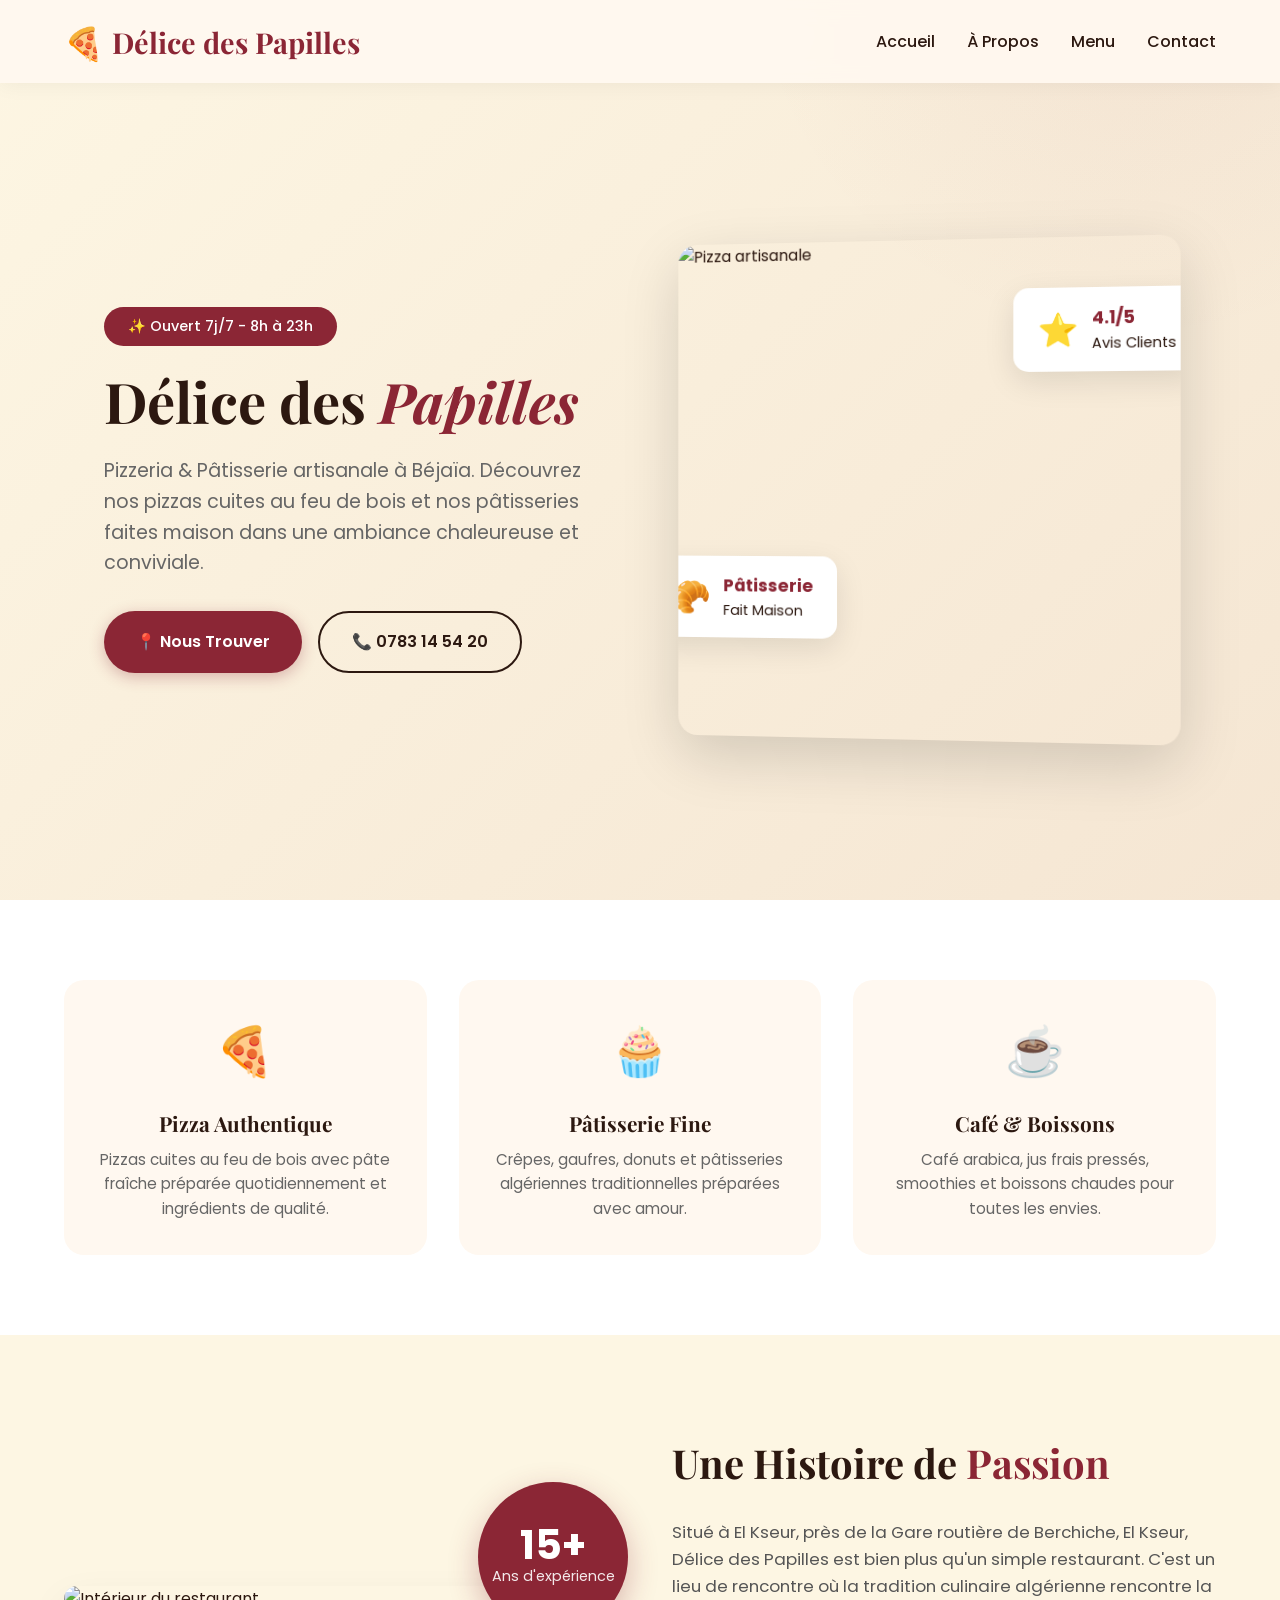
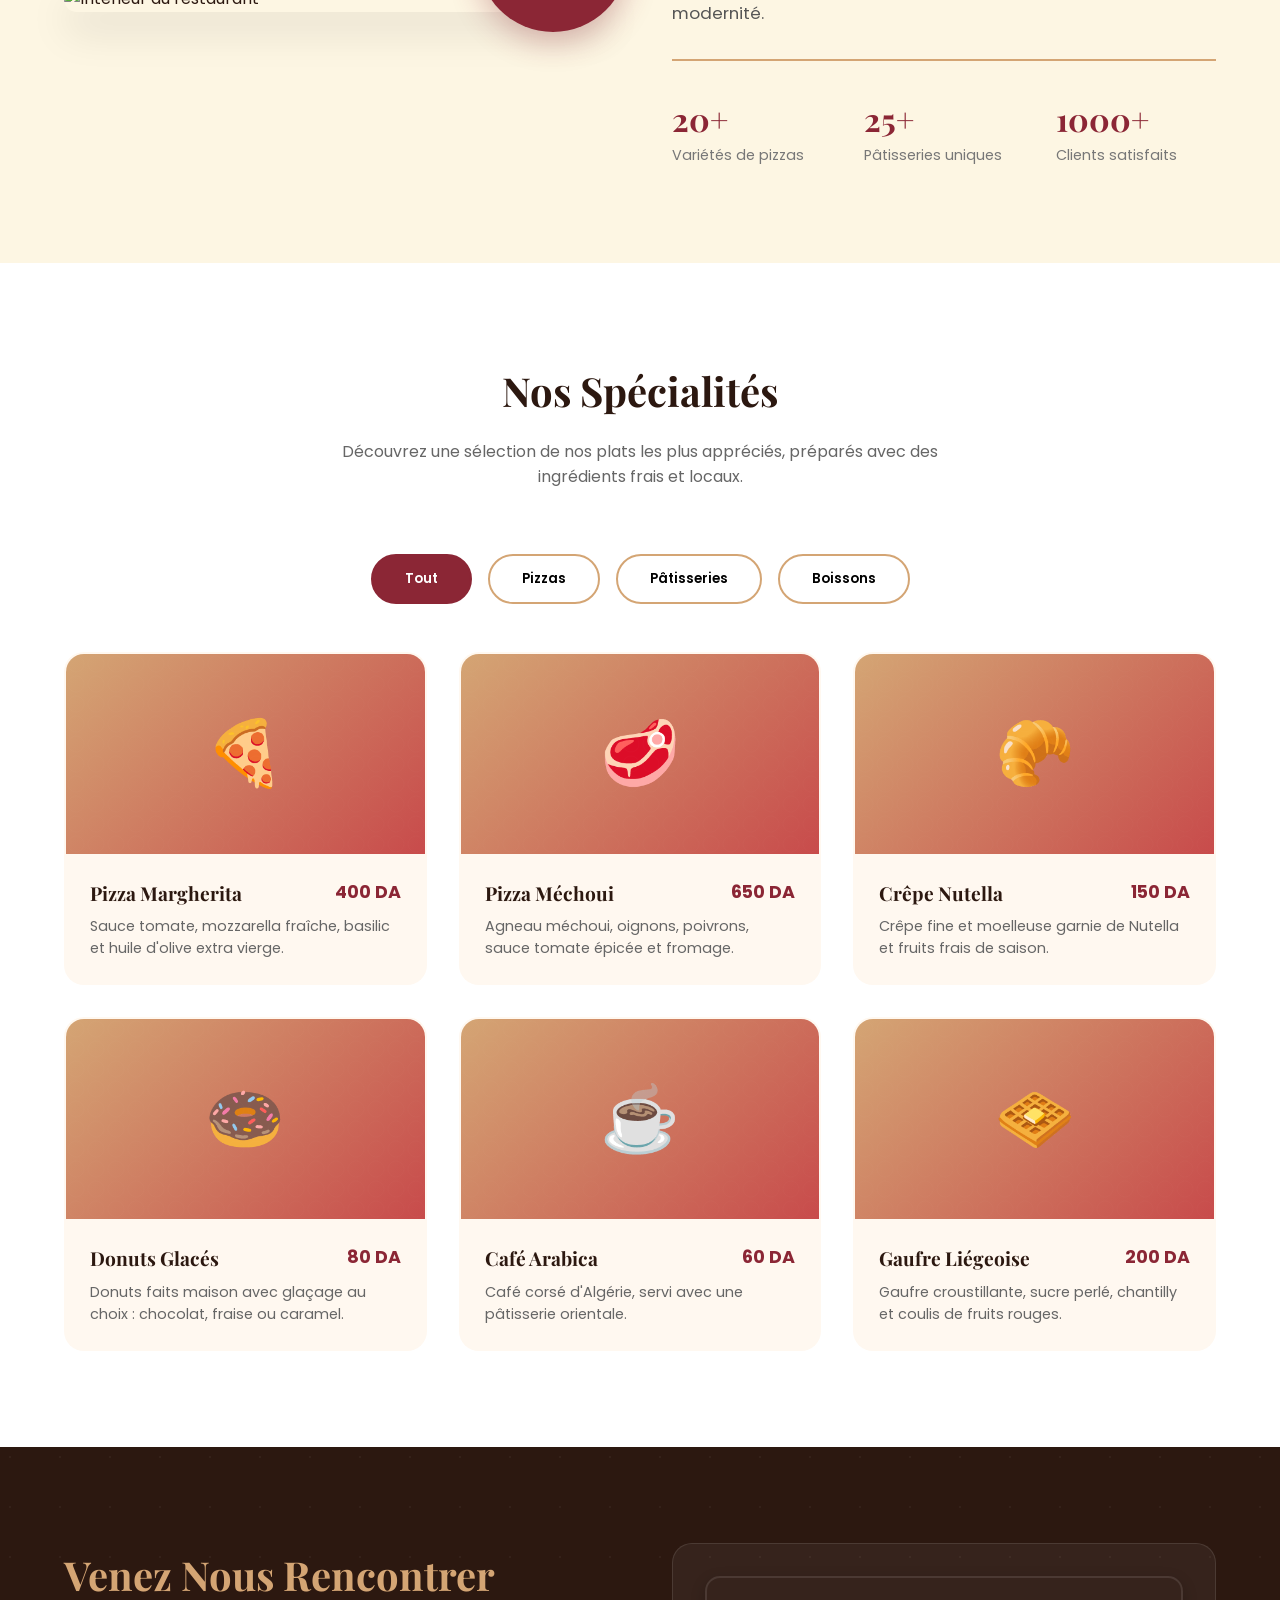
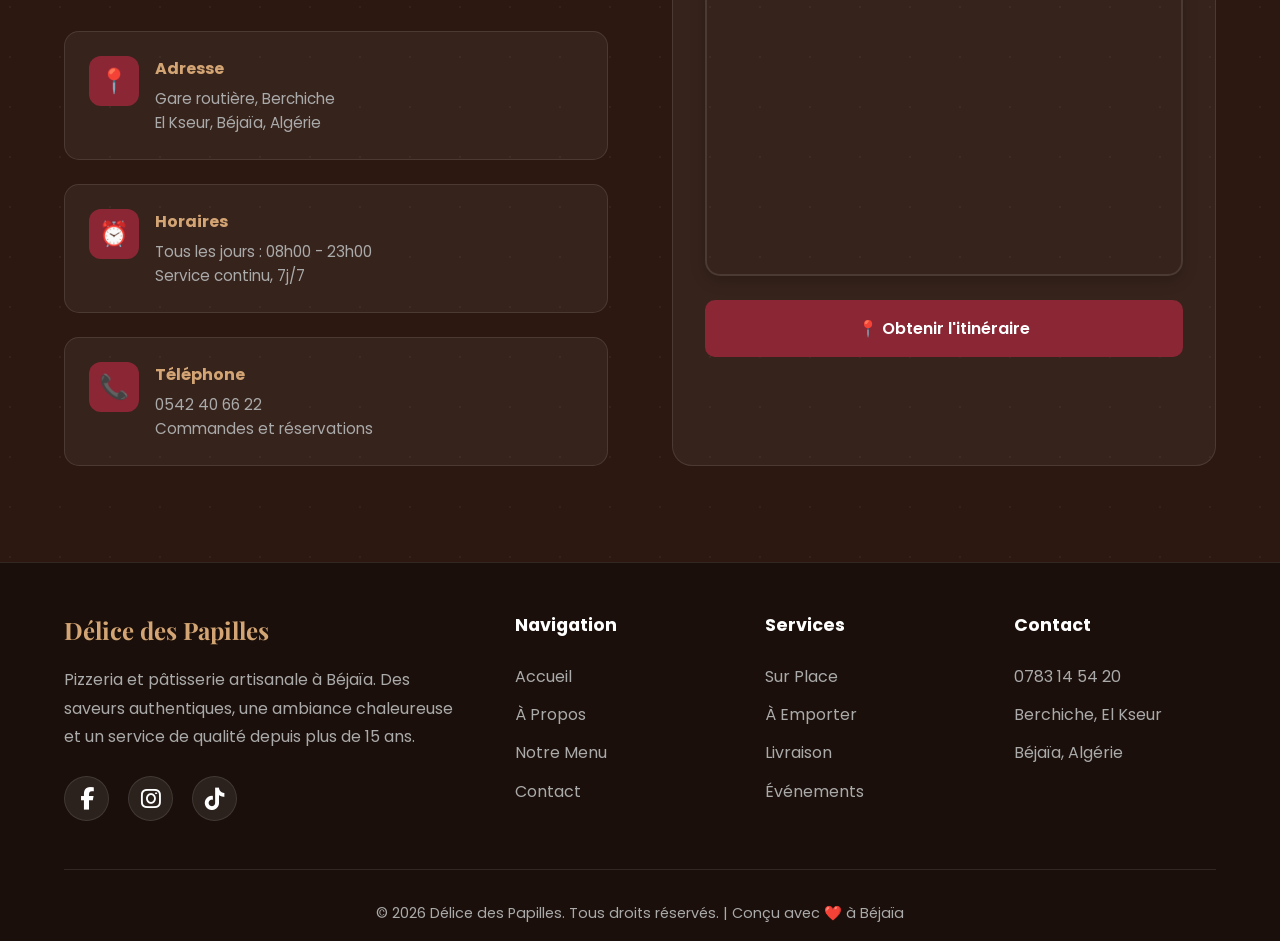
==== index.html @ 22818cdc "Add files via upload" ====
<!DOCTYPE html>
<html lang="fr">
<head>
    <meta charset="UTF-8">
    <meta name="viewport" content="width=device-width, initial-scale=1.0">
    <title>Délice des Papilles | Pizzeria & Pâtisserie - Béjaïa</title>
    <link href="https://fonts.googleapis.com/css2?family=Playfair+Display:wght@400;600;700&family=Poppins:wght@300;400;500;600&display=swap" rel="stylesheet">
    <link rel="stylesheet" href="https://cdnjs.cloudflare.com/ajax/libs/font-awesome/6.5.1/css/all.min.css">
    <link rel="stylesheet" href="style.css">
</head>
<body>

    <nav id="navbar">
        <div class="nav-container">
            <a href="#" class="logo">
                <span class="logo-icon">🍕</span>
                Délice des Papilles
            </a>
            <ul class="nav-links">
                <li><a href="#accueil">Accueil</a></li>
                <li><a href="#apropos">À Propos</a></li>
                <li><a href="#menu">Menu</a></li>
                <li><a href="#contact">Contact</a></li>
            </ul>
            <div class="mobile-menu" onclick="toggleMenu()">
                <span></span>
                <span></span>
                <span></span>
            </div>
        </div>
    </nav>

    <section class="hero" id="accueil">
        <div class="hero-container">
            <div class="hero-content">
                <span class="hero-badge">✨ Ouvert 7j/7 - 8h à 23h</span>
                <h1>Délice des <span>Papilles</span></h1>
                <p class="hero-subtitle">Pizzeria & Pâtisserie artisanale à Béjaïa. Découvrez nos pizzas cuites au feu de bois et nos pâtisseries faites maison dans une ambiance chaleureuse et conviviale.</p>
                <div class="hero-buttons">
                    <a href="#contact" class="btn btn-primary">
                        📍 Nous Trouver
                    </a>
                    <a href="tel:0783145420" class="btn btn-secondary">
                        📞 0783 14 54 20
                    </a>
                </div>
            </div>
            <div class="hero-image">
                <div class="hero-image-container">
                    <img src="https://images.unsplash.com/photo-1565299624946-b28f40a0ae38?w=800&h=500&fit=crop" alt="Pizza artisanale">
                    <div class="floating-card left">
                        <span class="floating-card-icon">🥐</span>
                        <div class="floating-card-text">
                            <strong>Pâtisserie</strong>
                            Fait Maison
                        </div>
                    </div>
                    <div class="floating-card right">
                        <span class="floating-card-icon">⭐</span>
                        <div class="floating-card-text">
                            <strong>4.1/5</strong>
                            Avis Clients
                        </div>
                    </div>
                </div>
            </div>
        </div>
    </section>

    <section class="features">
        <div class="features-grid">
            <div class="feature-card scroll-reveal">
                <div class="feature-icon">🍕</div>
                <h3>Pizza Authentique</h3>
                <p>Pizzas cuites au feu de bois avec pâte fraîche préparée quotidiennement et ingrédients de qualité.</p>
            </div>
            <div class="feature-card scroll-reveal">
                <div class="feature-icon">🧁</div>
                <h3>Pâtisserie Fine</h3>
                <p>Crêpes, gaufres, donuts et pâtisseries algériennes traditionnelles préparées avec amour.</p>
            </div>
            <div class="feature-card scroll-reveal">
                <div class="feature-icon">☕</div>
                <h3>Café & Boissons</h3>
                <p>Café arabica, jus frais pressés, smoothies et boissons chaudes pour toutes les envies.</p>
            </div>
        </div>
    </section>

    <section class="about" id="apropos">
        <div class="about-container">
            <div class="about-image scroll-reveal">
                <div class="about-image-main">
                    <img src="https://images.unsplash.com/photo-1554118811-1e0d58224f24?w=800&h=400&fit=crop" alt="Intérieur du restaurant">
                </div>
                <div class="experience-badge">
                    <span class="years">15+</span>
                    <span class="text">Ans d'expérience</span>
                </div>
            </div>
            <div class="about-content scroll-reveal">
                <h2>Une Histoire de <span>Passion</span></h2>
                <p>Situé à El Kseur, près de la Gare routière de Berchiche, El Kseur, Délice des Papilles est bien plus qu'un simple restaurant. C'est un lieu de rencontre où la tradition culinaire algérienne rencontre la modernité.</p>
                <div class="about-stats">
                    <div class="stat">
                        <h4>20+</h4>
                        <p>Variétés de pizzas</p>
                    </div>
                    <div class="stat">
                        <h4>25+</h4>
                        <p>Pâtisseries uniques</p>
                    </div>
                    <div class="stat">
                        <h4>1000+</h4>
                        <p>Clients satisfaits</p>
                    </div>
                </div>
            </div>
        </div>
    </section>

    <section class="menu-preview" id="menu">
        <div class="section-header scroll-reveal">
            <h2>Nos Spécialités</h2>
            <p>Découvrez une sélection de nos plats les plus appréciés, préparés avec des ingrédients frais et locaux.</p>
        </div>
        
        <div class="menu-tabs scroll-reveal">
            <button class="tab-btn active" onclick="filterMenu('all', event)">Tout</button>
            <button class="tab-btn" onclick="filterMenu('pizza', event)">Pizzas</button>
            <button class="tab-btn" onclick="filterMenu('patisserie', event)">Pâtisseries</button>
            <button class="tab-btn" onclick="filterMenu('boisson', event)">Boissons</button>
        </div>

        <div class="menu-grid" id="menuGrid">
            <div class="menu-item" data-category="pizza">
                <div class="menu-item-image">🍕</div>
                <div class="menu-item-content">
                    <div class="menu-item-header">
                        <h3>Pizza Margherita</h3>
                        <span class="price">400 DA</span>
                    </div>
                    <p>Sauce tomate, mozzarella fraîche, basilic et huile d'olive extra vierge.</p>
                </div>
            </div>
            <div class="menu-item" data-category="pizza">
                <div class="menu-item-image">🥩</div>
                <div class="menu-item-content">
                    <div class="menu-item-header">
                        <h3>Pizza Méchoui</h3>
                        <span class="price">650 DA</span>
                    </div>
                    <p>Agneau méchoui, oignons, poivrons, sauce tomate épicée et fromage.</p>
                </div>
            </div>
            <div class="menu-item" data-category="patisserie">
                <div class="menu-item-image">🥐</div>
                <div class="menu-item-content">
                    <div class="menu-item-header">
                        <h3>Crêpe Nutella</h3>
                        <span class="price">150 DA</span>
                    </div>
                    <p>Crêpe fine et moelleuse garnie de Nutella et fruits frais de saison.</p>
                </div>
            </div>
            <div class="menu-item" data-category="patisserie">
                <div class="menu-item-image">🍩</div>
                <div class="menu-item-content">
                    <div class="menu-item-header">
                        <h3>Donuts Glacés</h3>
                        <span class="price">80 DA</span>
                    </div>
                    <p>Donuts faits maison avec glaçage au choix : chocolat, fraise ou caramel.</p>
                </div>
            </div>
            <div class="menu-item" data-category="boisson">
                <div class="menu-item-image">☕</div>
                <div class="menu-item-content">
                    <div class="menu-item-header">
                        <h3>Café Arabica</h3>
                        <span class="price">60 DA</span>
                    </div>
                    <p>Café corsé d'Algérie, servi avec une pâtisserie orientale.</p>
                </div>
            </div>
            <div class="menu-item" data-category="patisserie">
                <div class="menu-item-image">🧇</div>
                <div class="menu-item-content">
                    <div class="menu-item-header">
                        <h3>Gaufre Liégeoise</h3>
                        <span class="price">200 DA</span>
                    </div>
                    <p>Gaufre croustillante, sucre perlé, chantilly et coulis de fruits rouges.</p>
                </div>
            </div>
        </div>
    </section>

    <section class="info-section" id="contact">
        <div class="info-container">
            <div class="info-content scroll-reveal">
                <h2>Venez Nous <span>Rencontrer</span></h2>
                <div class="info-cards">
                    <div class="info-card">
                        <div class="info-icon">📍</div>
                        <div>
                            <h4>Adresse</h4>
                            <p>Gare routière, Berchiche<br>El Kseur, Béjaïa, Algérie</p>
                        </div>
                    </div>
                    <div class="info-card">
                        <div class="info-icon">⏰</div>
                        <div>
                            <h4>Horaires</h4>
                            <p>Tous les jours : 08h00 - 23h00<br>Service continu, 7j/7</p>
                        </div>
                    </div>
                    <div class="info-card">
                        <div class="info-icon">📞</div>
                        <div>
                            <h4>Téléphone</h4>
                            <p>0542 40 66 22<br>Commandes et réservations</p>
                        </div>
                    </div>
                </div>
            </div>
            
            <div class="map-container scroll-reveal">
    <div class="map-frame" style="height: 300px; width: 100%; border-radius: 15px; overflow: hidden; margin-bottom: 1.5rem;">
        <iframe 
            src="https://www.google.com/maps/embed?pb=!1m18!1m12!1m3!1d3202.43577382405!2d4.8554283!3d36.6881987!2m3!1f0!2f0!3f0!3m2!1i1024!2i768!4f13.1!3m3!1m2!1s0x12f2d4f296316207%3A0xc3d1f65d6487e4c!2sGare%20Routi%C3%A8re%20de%20Berchiche!5e0!3m2!1sfr!2sdz!4v1711234567890!5m2!1sfr!2sdz" 
            width="100%" 
            height="100%" 
            style="border:0;" 
            allowfullscreen="" 
            loading="lazy" 
            referrerpolicy="no-referrer-when-downgrade">
        </iframe>
    </div>
    <button class="directions-btn" onclick="openMap()">
        📍 Obtenir l'itinéraire
    </button>
</div>
        </div>
    </section>

    <footer>
        <div class="footer-container">
            <div class="footer-brand">
                <h3>Délice des Papilles</h3>
                <p>Pizzeria et pâtisserie artisanale à Béjaïa. Des saveurs authentiques, une ambiance chaleureuse et un service de qualité depuis plus de 15 ans.</p>
                <div class="social-links">
    <a href="https://www.facebook.com/share/18ao5Qve84/" target="_blank" title="Facebook">
        <i class="fa-brands fa-facebook-f"></i>
    </a>
    <a href="https://www.instagram.com/delice.des.papilles?igsh=bWtlcW90cXY0NDlj" target="_blank" title="Instagram">
        <i class="fa-brands fa-instagram"></i>
    </a>
    <a href="https://www.tiktok.com/@votrecompte" target="_blank" title="TikTok">
        <i class="fa-brands fa-tiktok"></i>
    </a>
</div>
            </div>
            <div class="footer-links">
                <h4>Navigation</h4>
                <ul>
                    <li><a href="#accueil">Accueil</a></li>
                    <li><a href="#apropos">À Propos</a></li>
                    <li><a href="#menu">Notre Menu</a></li>
                    <li><a href="#contact">Contact</a></li>
                </ul>
            </div>
            <div class="footer-links">
                <h4>Services</h4>
                <ul>
                    <li><a href="#">Sur Place</a></li>
                    <li><a href="#">À Emporter</a></li>
                    <li><a href="#">Livraison</a></li>
                    <li><a href="#">Événements</a></li>
                </ul>
            </div>
            <div class="footer-links">
                <h4>Contact</h4>
                <ul>
                    <li><a href="tel:0542406622">0783 14 54 20</a></li>
                    <li><a href="#">Berchiche, El Kseur</a></li>
                    <li><a href="#">Béjaïa, Algérie</a></li>
                </ul>
            </div>
        </div>
        <div class="footer-bottom">
            <p>© 2026 Délice des Papilles. Tous droits réservés. | Conçu avec ❤️ à Béjaïa</p>
        </div>
    </footer>

    <script src="script.js"></script>
</body>
</html>
---- style.css ----
* {
    margin: 0;
    padding: 0;
    box-sizing: border-box;
}

:root {
    --primary: #8B2635;
    --primary-light: #C84B4B;
    --secondary: #D4A574;
    --accent: #F5E6D3;
    --dark: #2C1810;
    --light: #FFF8F0;
    --cream: #FDF6E3;
}

body {
    font-family: 'Poppins', sans-serif;
    background-color: var(--light);
    color: var(--dark);
    line-height: 1.6;
    overflow-x: hidden;
}

h1, h2, h3 {
    font-family: 'Playfair Display', serif;
}

/* Navigation */
nav {
    position: fixed;
    top: 0;
    width: 100%;
    background: rgba(255, 248, 240, 0.95);
    backdrop-filter: blur(10px);
    z-index: 1000;
    padding: 1rem 5%;
    box-shadow: 0 2px 20px rgba(0,0,0,0.05);
    transition: all 0.3s ease;
}

nav.scrolled {
    padding: 0.5rem 5%;
    background: rgba(255, 248, 240, 0.98);
}

.nav-container {
    max-width: 1200px;
    margin: 0 auto;
    display: flex;
    justify-content: space-between;
    align-items: center;
}

.logo {
    font-family: 'Playfair Display', serif;
    font-size: 1.8rem;
    font-weight: 700;
    color: var(--primary);
    text-decoration: none;
    display: flex;
    align-items: center;
    gap: 0.5rem;
}

.logo-icon {
    font-size: 2rem;
}

.nav-links {
    display: flex;
    gap: 2rem;
    list-style: none;
}

.nav-links a {
    text-decoration: none;
    color: var(--dark);
    font-weight: 500;
    transition: color 0.3s ease;
    position: relative;
}

.nav-links a::after {
    content: '';
    position: absolute;
    bottom: -5px;
    left: 0;
    width: 0;
    height: 2px;
    background: var(--primary);
    transition: width 0.3s ease;
}

.nav-links a:hover::after {
    width: 100%;
}

.nav-links a:hover {
    color: var(--primary);
}

.mobile-menu {
    display: none;
    flex-direction: column;
    gap: 4px;
    cursor: pointer;
}

.mobile-menu span {
    width: 25px;
    height: 3px;
    background: var(--primary);
    transition: all 0.3s ease;
}

/* Hero Section */
.hero {
    min-height: 100vh;
    background: linear-gradient(135deg, var(--cream) 0%, var(--accent) 100%);
    display: flex;
    align-items: center;
    justify-content: center;
    position: relative;
    overflow: hidden;
    padding-top: 80px;
}

.hero::before {
    content: '';
    position: absolute;
    top: -50%;
    right: -20%;
    width: 800px;
    height: 800px;
    background: radial-gradient(circle, rgba(139, 38, 53, 0.05) 0%, transparent 70%);
    border-radius: 50%;
    animation: float 20s infinite ease-in-out;
}

@keyframes float {
    0%, 100% { transform: translate(0, 0) rotate(0deg); }
    50% { transform: translate(-30px, -30px) rotate(10deg); }
}

.hero-container {
    max-width: 1200px;
    margin: 0 auto;
    padding: 0 5%;
    display: grid;
    grid-template-columns: 1fr 1fr;
    gap: 4rem;
    align-items: center;
}

.hero-content {
    z-index: 2;
}

.hero-badge {
    display: inline-block;
    background: var(--primary);
    color: white;
    padding: 0.5rem 1.5rem;
    border-radius: 50px;
    font-size: 0.9rem;
    font-weight: 500;
    margin-bottom: 1.5rem;
    animation: fadeInUp 0.8s ease;
}

.hero h1 {
    font-size: 3.5rem;
    line-height: 1.1;
    margin-bottom: 1.5rem;
    color: var(--dark);
    animation: fadeInUp 0.8s ease 0.1s both;
}

.hero h1 span {
    color: var(--primary);
    font-style: italic;
}

.hero-subtitle {
    font-size: 1.2rem;
    color: #666;
    margin-bottom: 2rem;
    animation: fadeInUp 0.8s ease 0.2s both;
}

.hero-buttons {
    display: flex;
    gap: 1rem;
    animation: fadeInUp 0.8s ease 0.3s both;
}

.btn {
    padding: 1rem 2rem;
    border-radius: 50px;
    text-decoration: none;
    font-weight: 600;
    transition: all 0.3s ease;
    display: inline-flex;
    align-items: center;
    gap: 0.5rem;
}

.btn-primary {
    background: var(--primary);
    color: white;
    box-shadow: 0 4px 15px rgba(139, 38, 53, 0.3);
}

.btn-primary:hover {
    background: var(--primary-light);
    transform: translateY(-2px);
    box-shadow: 0 6px 20px rgba(139, 38, 53, 0.4);
}

.btn-secondary {
    background: transparent;
    color: var(--dark);
    border: 2px solid var(--dark);
}

.btn-secondary:hover {
    background: var(--dark);
    color: white;
}

.hero-image {
    position: relative;
    z-index: 2;
}

.hero-image-container {
    position: relative;
    border-radius: 20px;
    overflow: hidden;
    box-shadow: 0 20px 60px rgba(0,0,0,0.15);
    transform: perspective(1000px) rotateY(-5deg);
    transition: transform 0.5s ease;
}

.hero-image-container:hover {
    transform: perspective(1000px) rotateY(0deg);
}

.hero-image img {
    width: 100%;
    height: 500px;
    object-fit: cover;
    display: block;
}

.floating-card {
    position: absolute;
    background: white;
    padding: 1rem 1.5rem;
    border-radius: 15px;
    box-shadow: 0 10px 30px rgba(0,0,0,0.1);
    display: flex;
    align-items: center;
    gap: 0.8rem;
    animation: floatCard 3s infinite ease-in-out;
}

.floating-card.left {
    left: -30px;
    bottom: 100px;
    animation-delay: 0s;
}

.floating-card.right {
    right: -20px;
    top: 50px;
    animation-delay: 1.5s;
}

@keyframes floatCard {
    0%, 100% { transform: translateY(0); }
    50% { transform: translateY(-10px); }
}

.floating-card-icon {
    font-size: 2rem;
}

.floating-card-text {
    font-size: 0.9rem;
}

.floating-card-text strong {
    display: block;
    color: var(--primary);
    font-size: 1.1rem;
}

@keyframes fadeInUp {
    from { opacity: 0; transform: translateY(30px); }
    to { opacity: 1; transform: translateY(0); }
}

/* Features Section */
.features {
    padding: 5rem 5%;
    background: white;
}

.features-grid {
    max-width: 1200px;
    margin: 0 auto;
    display: grid;
    grid-template-columns: repeat(3, 1fr);
    gap: 2rem;
}

.feature-card {
    text-align: center;
    padding: 2rem;
    border-radius: 20px;
    background: var(--light);
    transition: all 0.3s ease;
    border: 2px solid transparent;
}

.feature-card:hover {
    transform: translateY(-5px);
    border-color: var(--secondary);
    box-shadow: 0 10px 30px rgba(0,0,0,0.08);
}

.feature-icon {
    font-size: 3rem;
    margin-bottom: 1rem;
}

.feature-card h3 {
    font-size: 1.3rem;
    margin-bottom: 0.5rem;
    color: var(--dark);
}

.feature-card p {
    color: #666;
    font-size: 0.95rem;
}

/* About Section */
.about {
    padding: 6rem 5%;
    background: var(--cream);
}

.about-container {
    max-width: 1200px;
    margin: 0 auto;
    display: grid;
    grid-template-columns: 1fr 1fr;
    gap: 4rem;
    align-items: center;
}

.about-image {
    position: relative;
}

.about-image-main {
    border-radius: 20px;
    overflow: hidden;
    box-shadow: 0 20px 40px rgba(0,0,0,0.1);
}

.about-image img {
    width: 100%;
    height: 400px;
    object-fit: cover;
}

.experience-badge {
    position: absolute;
    bottom: -20px;
    right: -20px;
    background: var(--primary);
    color: white;
    width: 150px;
    height: 150px;
    border-radius: 50%;
    display: flex;
    flex-direction: column;
    align-items: center;
    justify-content: center;
    text-align: center;
    box-shadow: 0 10px 30px rgba(139, 38, 53, 0.3);
    animation: pulse 2s infinite;
}

@keyframes pulse {
    0%, 100% { transform: scale(1); }
    50% { transform: scale(1.05); }
}

.experience-badge .years {
    font-size: 2.5rem;
    font-weight: 700;
    line-height: 1;
}

.experience-badge .text {
    font-size: 0.9rem;
    opacity: 0.9;
}

.about-content h2 {
    font-size: 2.5rem;
    margin-bottom: 1.5rem;
    color: var(--dark);
}

.about-content h2 span {
    color: var(--primary);
}

.about-content p {
    color: #555;
    margin-bottom: 1.5rem;
    font-size: 1.05rem;
}

.about-stats {
    display: grid;
    grid-template-columns: repeat(3, 1fr);
    gap: 2rem;
    margin-top: 2rem;
    padding-top: 2rem;
    border-top: 2px solid var(--secondary);
}

.stat h4 {
    font-size: 2rem;
    color: var(--primary);
    font-family: 'Playfair Display', serif;
}

.stat p {
    font-size: 0.9rem;
    color: #777;
    margin: 0;
}

/* Menu Preview Section */
.menu-preview {
    padding: 6rem 5%;
    background: white;
}

.section-header {
    text-align: center;
    max-width: 600px;
    margin: 0 auto 4rem;
}

.section-header h2 {
    font-size: 2.5rem;
    margin-bottom: 1rem;
    color: var(--dark);
}

.section-header p {
    color: #666;
}

.menu-tabs {
    display: flex;
    justify-content: center;
    gap: 1rem;
    margin-bottom: 3rem;
    flex-wrap: wrap;
}

.tab-btn {
    padding: 0.8rem 2rem;
    border: 2px solid var(--secondary);
    background: transparent;
    border-radius: 50px;
    cursor: pointer;
    font-weight: 600;
    transition: all 0.3s ease;
    font-family: 'Poppins', sans-serif;
}

.tab-btn.active, .tab-btn:hover {
    background: var(--primary);
    border-color: var(--primary);
    color: white;
}

.menu-grid {
    max-width: 1200px;
    margin: 0 auto;
    display: grid;
    grid-template-columns: repeat(auto-fit, minmax(280px, 1fr));
    gap: 2rem;
}

.menu-item {
    background: var(--light);
    border-radius: 20px;
    overflow: hidden;
    transition: all 0.3s ease;
    border: 2px solid transparent;
}

.menu-item:hover {
    transform: translateY(-10px);
    border-color: var(--secondary);
    box-shadow: 0 15px 40px rgba(0,0,0,0.1);
}

.menu-item-image {
    height: 200px;
    background: linear-gradient(135deg, var(--secondary) 0%, var(--primary-light) 100%);
    display: flex;
    align-items: center;
    justify-content: center;
    font-size: 4rem;
    position: relative;
    overflow: hidden;
}

.menu-item-image::after {
    content: '';
    position: absolute;
    top: 0;
    left: 0;
    right: 0;
    bottom: 0;
    background: url('data:image/svg+xml,<svg xmlns="http://www.w3.org/2000/svg" viewBox="0 0 100 100"><circle cx="50" cy="50" r="40" fill="none" stroke="rgba(255,255,255,0.1)" stroke-width="2"/></svg>');
    background-size: 20px 20px;
    opacity: 0.3;
}

.menu-item-content {
    padding: 1.5rem;
}

.menu-item-header {
    display: flex;
    justify-content: space-between;
    align-items: start;
    margin-bottom: 0.5rem;
}

.menu-item h3 {
    font-size: 1.2rem;
    color: var(--dark);
}

.menu-item .price {
    color: var(--primary);
    font-weight: 700;
    font-size: 1.1rem;
}

.menu-item p {
    color: #666;
    font-size: 0.9rem;
    line-height: 1.5;
}

/* Info/Contact Section */
.info-section {
    padding: 6rem 5%;
    background: var(--dark);
    color: white;
    position: relative;
    overflow: hidden;
}

.info-section::before {
    content: '';
    position: absolute;
    top: 0;
    left: 0;
    right: 0;
    bottom: 0;
    background: url('data:image/svg+xml,<svg xmlns="http://www.w3.org/2000/svg" viewBox="0 0 100 100"><circle cx="20" cy="20" r="2" fill="rgba(255,255,255,0.05)"/></svg>');
    background-size: 50px 50px;
}

.info-container {
    max-width: 1200px;
    margin: 0 auto;
    display: grid;
    grid-template-columns: 1fr 1fr;
    gap: 4rem;
    position: relative;
    z-index: 2;
}

.info-content h2 {
    font-size: 2.5rem;
    margin-bottom: 1.5rem;
    color: var(--secondary);
}

.info-content > p {
    color: #ccc;
    margin-bottom: 2rem;
    font-size: 1.1rem;
}

.info-cards {
    display: grid;
    gap: 1.5rem;
}

.info-card {
    background: rgba(255,255,255,0.05);
    padding: 1.5rem;
    border-radius: 15px;
    display: flex;
    align-items: start;
    gap: 1rem;
    transition: all 0.3s ease;
    border: 1px solid rgba(255,255,255,0.1);
}

.info-card:hover {
    background: rgba(255,255,255,0.1);
    transform: translateX(10px);
}

.info-icon {
    font-size: 1.5rem;
    background: var(--primary);
    width: 50px;
    height: 50px;
    border-radius: 12px;
    display: flex;
    align-items: center;
    justify-content: center;
    flex-shrink: 0;
}

.info-card h4 {
    margin-bottom: 0.3rem;
    color: var(--secondary);
}

.info-card p {
    color: #aaa;
    font-size: 0.95rem;
}

.map-container {
    background: rgba(255,255,255,0.05);
    border-radius: 20px;
    padding: 2rem;
    border: 1px solid rgba(255,255,255,0.1);
}

/* ADD THESE BLOCKS */
.map-frame {
    height: 300px;
    width: 100%;
    border-radius: 15px;
    overflow: hidden;
    margin-bottom: 1.5rem;
    border: 2px solid rgba(255, 255, 255, 0.1);
    box-shadow: 0 5px 15px rgba(0,0,0,0.2);
}

.map-frame iframe {
    width: 100%;
    height: 100%;
    border: 0;
    /* This makes the map blend better with your dark contact section */
    filter: grayscale(0.2) contrast(1.1); 
    transition: filter 0.3s ease;
}

.map-frame:hover iframe {
    filter: grayscale(0);
}

.directions-btn {
    width: 100%;
    padding: 1rem;
    background: var(--primary);
    color: white;
    border: none;
    border-radius: 10px;
    font-weight: 600;
    cursor: pointer;
    transition: all 0.3s ease;
    font-family: 'Poppins', sans-serif;
    font-size: 1rem;
}

.directions-btn:hover {
    background: var(--primary-light);
    transform: translateY(-2px);
}

/* Footer */
footer {
    background: #1a0f0a;
    color: #aaa;
    padding: 3rem 5% 1rem;
    border-top: 1px solid rgba(255,255,255,0.1);
}

.footer-container {
    max-width: 1200px;
    margin: 0 auto;
    display: grid;
    grid-template-columns: 2fr 1fr 1fr 1fr;
    gap: 3rem;
}

.footer-brand h3 {
    color: var(--secondary);
    font-size: 1.5rem;
    margin-bottom: 1rem;
}

.footer-brand p {
    line-height: 1.8;
    margin-bottom: 1.5rem;
}

.social-links {
    display: flex;
    gap: 1rem;
}

.social-links a {
    width: 40px;
    height: 40px;
    background: rgba(255,255,255,0.1);
    border-radius: 50%;
    display: flex;
    align-items: center;
    justify-content: center;
    text-decoration: none;
    transition: all 0.3s ease;
    font-size: 1.2rem;
}

.social-links a:hover {
    background: var(--primary);
    transform: translateY(-3px);
}

.footer-links h4 {
    color: white;
    margin-bottom: 1.5rem;
    font-size: 1.1rem;
}

.footer-links ul {
    list-style: none;
}

.footer-links li {
    margin-bottom: 0.8rem;
}

.footer-links a {
    color: #aaa;
    text-decoration: none;
    transition: color 0.3s ease;
}

.footer-links a:hover {
    color: var(--secondary);
}

.footer-bottom {
    max-width: 1200px;
    margin: 3rem auto 0;
    padding-top: 2rem;
    border-top: 1px solid rgba(255,255,255,0.1);
    text-align: center;
    font-size: 0.9rem;
}

/* Responsive Styles */
@media (max-width: 968px) {
    .hero-container, .about-container, .info-container { grid-template-columns: 1fr; }
    .hero h1 { font-size: 2.5rem; }
    .features-grid { grid-template-columns: 1fr; }
    .footer-container { grid-template-columns: 1fr 1fr; }
    .nav-links { display: none; }
    .mobile-menu { display: flex; }
}

@media (max-width: 600px) {
    .hero-buttons { flex-direction: column; }
    .btn { width: 100%; justify-content: center; }
    .footer-container { grid-template-columns: 1fr; }
    .about-stats { grid-template-columns: 1fr; text-align: center; }
}

/* Scroll Animation classes */
.scroll-reveal {
    opacity: 0;
    transform: translateY(30px);
    transition: all 0.8s ease;
}

.scroll-reveal.active {
    opacity: 1;
    transform: translateY(0);
}
.social-links {
    display: flex;
    gap: 1.2rem;
}

.social-links a {
    width: 45px;
    height: 45px;
    background: rgba(255, 255, 255, 0.08);
    border-radius: 50%;
    display: flex;
    align-items: center;
    justify-content: center;
    text-decoration: none;
    transition: all 0.4s cubic-bezier(0.175, 0.885, 0.32, 1.275);
    color: white; /* Icon color */
    font-size: 1.4rem;
    border: 1px solid rgba(255, 255, 255, 0.1);
}

.social-links a:hover {
    background: var(--primary);
    transform: translateY(-5px) scale(1.1);
    border-color: var(--secondary);
    box-shadow: 0 10px 20px rgba(139, 38, 53, 0.4);
}

/* Specific colors on hover (Optional) */
.social-links a:hover .fa-facebook-f { color: #1877F2; }
.social-links a:hover .fa-instagram { color: #E4405F; }
.social-links a:hover .fa-tiktok { color: #00f2ea; }
.social-links a:hover .fa-facebook-f {
    color: #1877F2;
}

.social-links a:hover .fa-instagram {
    color: #E4405F;
}

.social-links a:hover .fa-tiktok {
    color: #00f2ea;
}
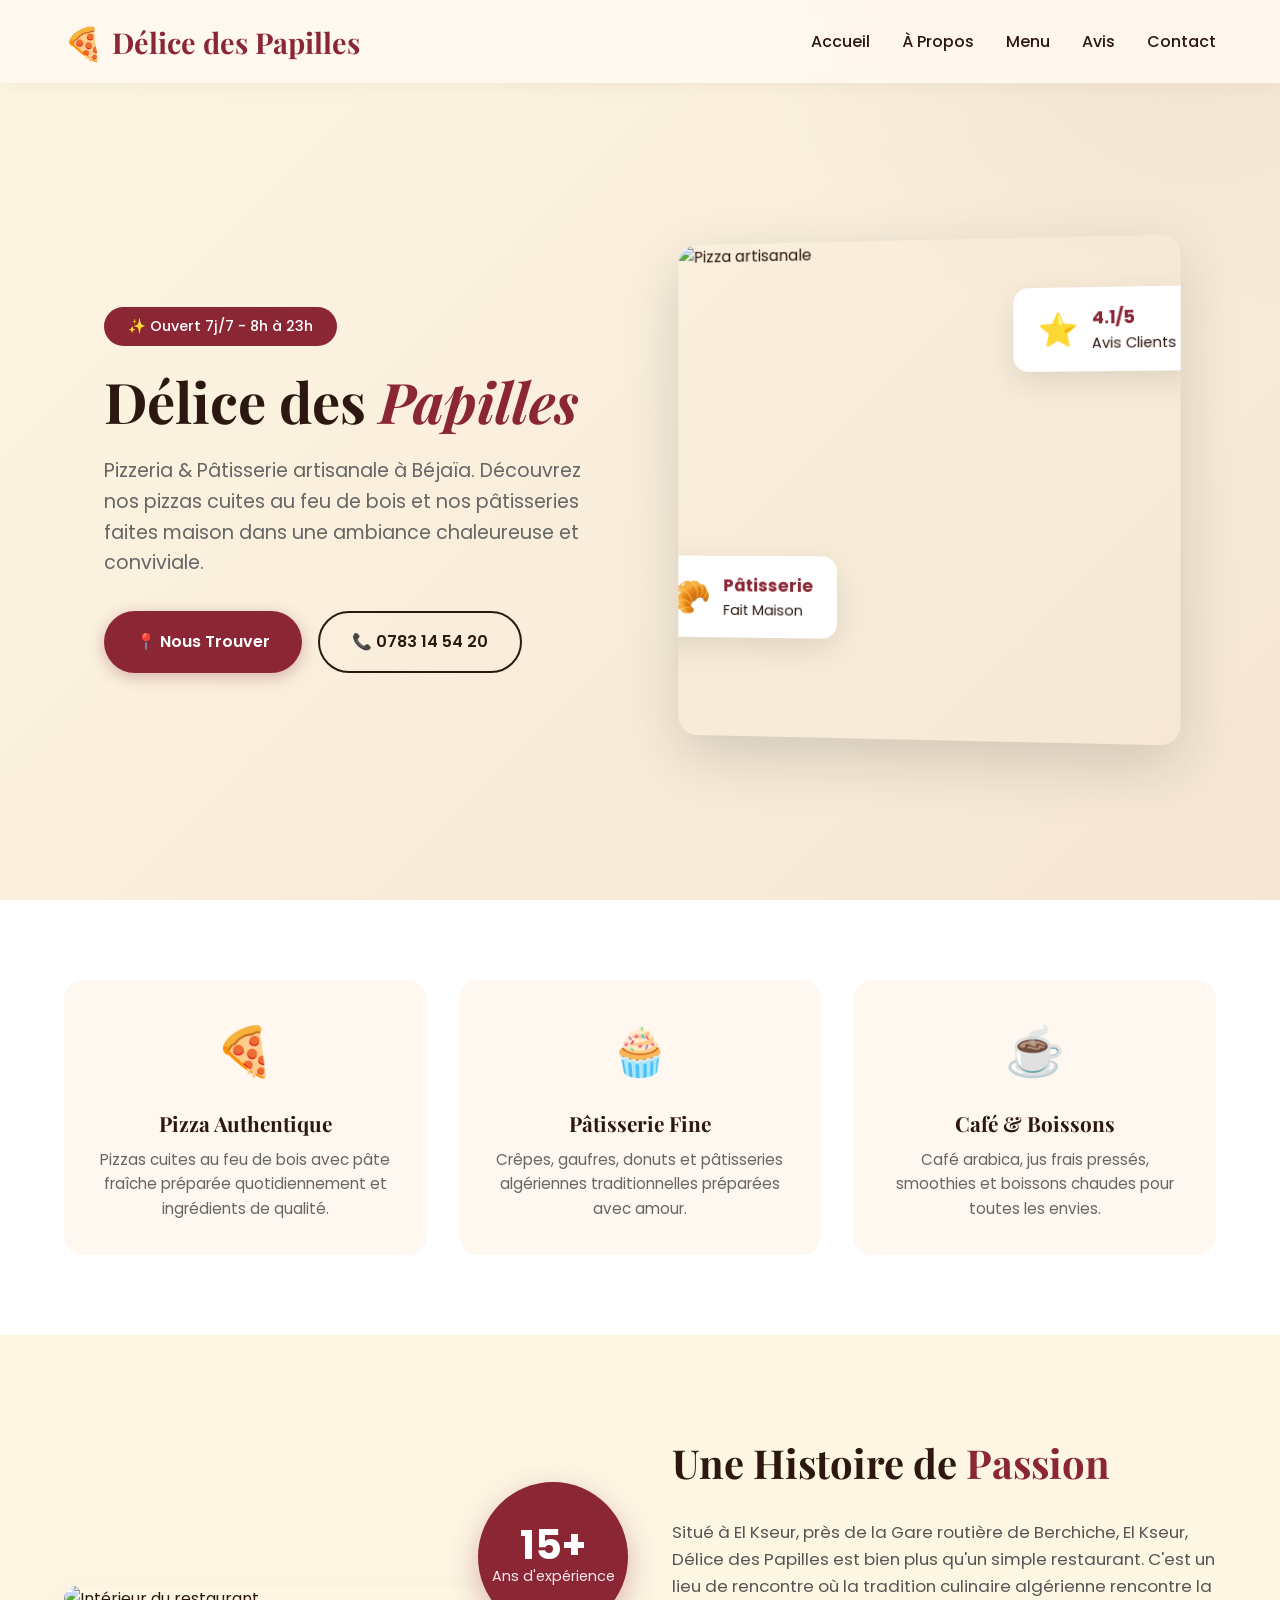
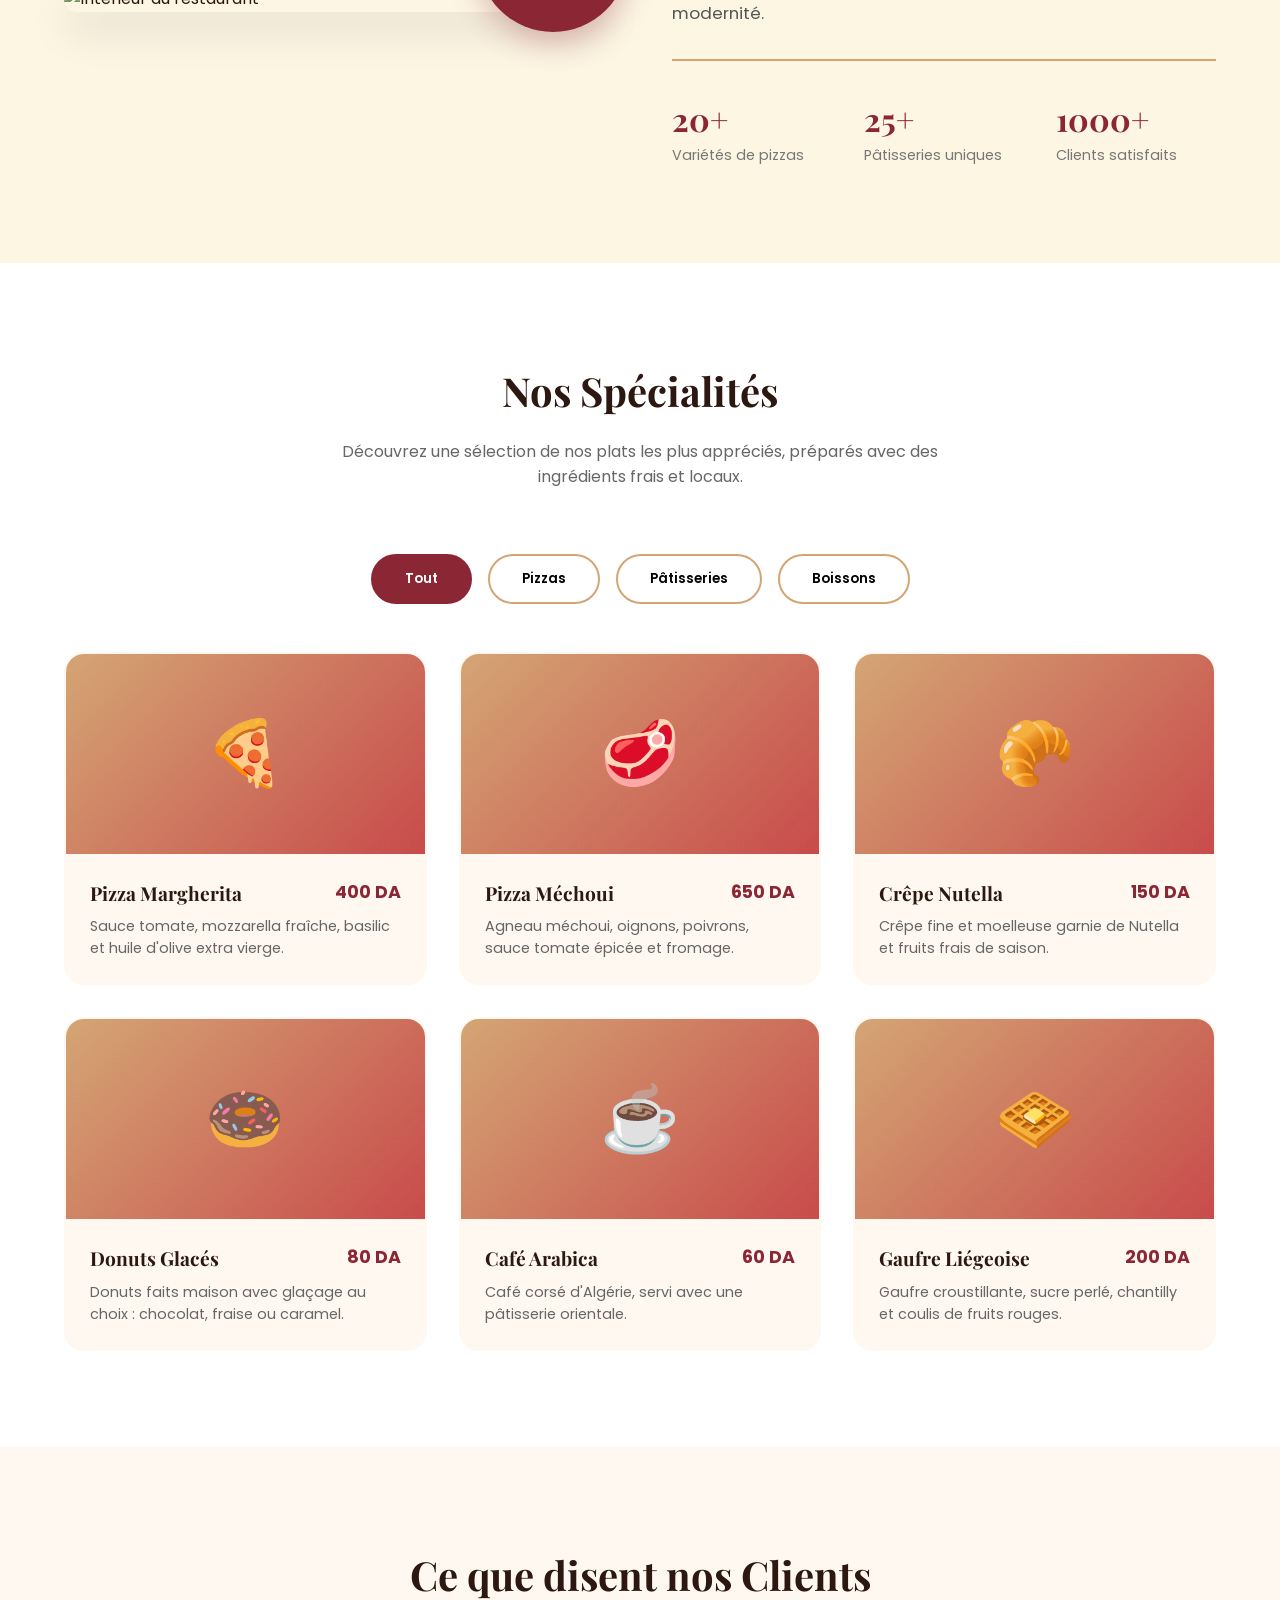
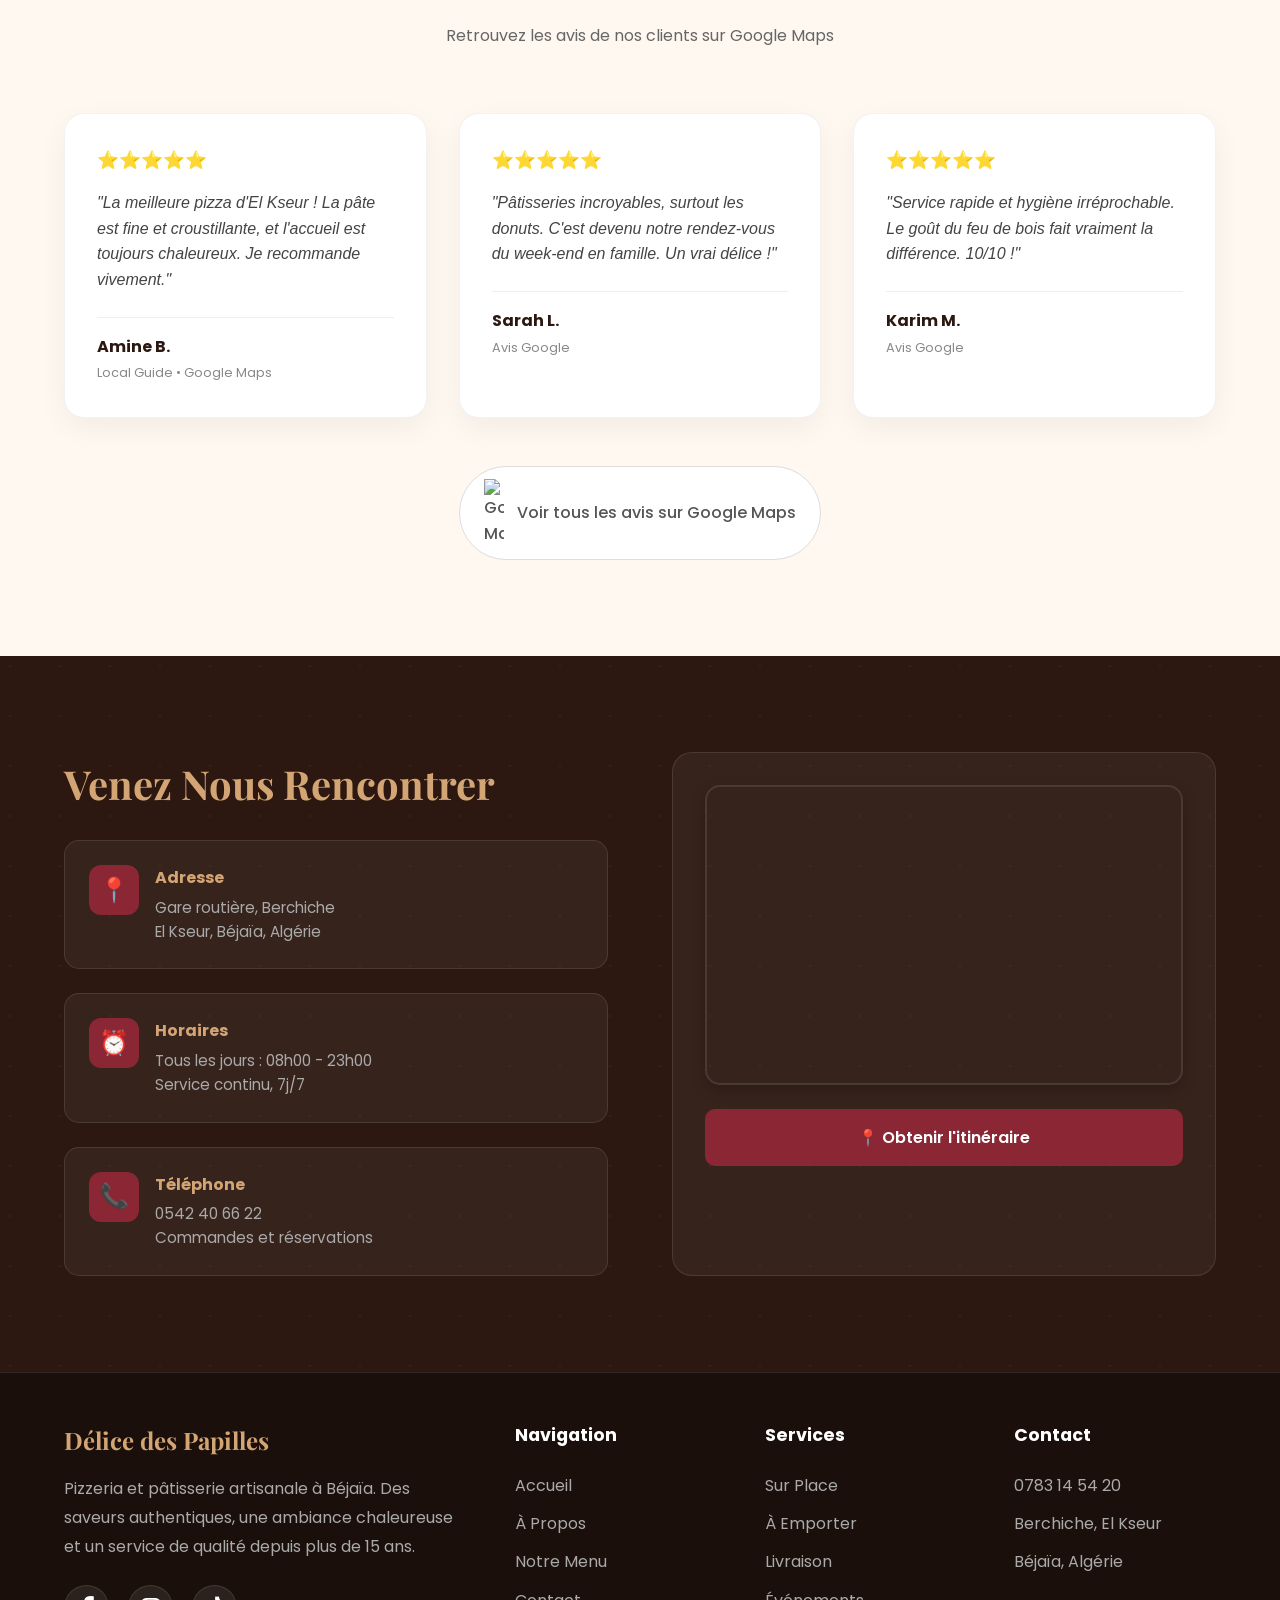
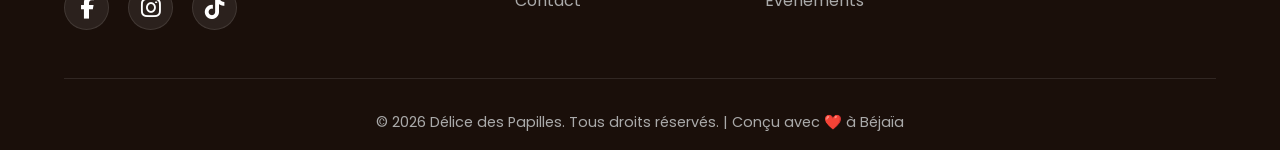
==== commit caff1554: "Add files via upload" ====
--- a/index.html
+++ b/index.html
@@ -20,6 +20,7 @@
                 <li><a href="#accueil">Accueil</a></li>
                 <li><a href="#apropos">À Propos</a></li>
                 <li><a href="#menu">Menu</a></li>
+                <li><a href="#avis">Avis</a></li>
                 <li><a href="#contact">Contact</a></li>
             </ul>
             <div class="mobile-menu" onclick="toggleMenu()">
@@ -195,6 +196,57 @@
             </div>
         </div>
     </section>
+
+    <section class="reviews" id="avis">
+    <div class="section-header scroll-reveal">
+        <h2>Ce que disent nos <span>Clients</span></h2>
+        <p>Retrouvez les avis de nos clients sur Google Maps</p>
+    </div>
+
+    <div class="reviews-container scroll-reveal">
+        <div class="reviews-grid">
+            <div class="review-card">
+                <div class="review-stars">⭐⭐⭐⭐⭐</div>
+                <p class="review-text">"La meilleure pizza d'El Kseur ! La pâte est fine et croustillante, et l'accueil est toujours chaleureux. Je recommande vivement."</p>
+                <div class="review-user">
+                    <div class="user-info">
+                        <strong>Amine B.</strong>
+                        <span>Local Guide • Google Maps</span>
+                    </div>
+                </div>
+            </div>
+
+            <div class="review-card">
+                <div class="review-stars">⭐⭐⭐⭐⭐</div>
+                <p class="review-text">"Pâtisseries incroyables, surtout les donuts. C'est devenu notre rendez-vous du week-end en famille. Un vrai délice !"</p>
+                <div class="review-user">
+                    <div class="user-info">
+                        <strong>Sarah L.</strong>
+                        <span>Avis Google</span>
+                    </div>
+                </div>
+            </div>
+
+            <div class="review-card">
+                <div class="review-stars">⭐⭐⭐⭐⭐</div>
+                <p class="review-text">"Service rapide et hygiène irréprochable. Le goût du feu de bois fait vraiment la différence. 10/10 !"</p>
+                <div class="review-user">
+                    <div class="user-info">
+                        <strong>Karim M.</strong>
+                        <span>Avis Google</span>
+                    </div>
+                </div>
+            </div>
+        </div>
+        
+        <div class="google-badge-container">
+            <a href="http://googleusercontent.com/maps.google.com/4" target="_blank" class="google-badge">
+                <img src="https://upload.wikimedia.org/wikipedia/commons/thumb/c/c1/Google_Maps_icon_%282020%29.svg/512px-Google_Maps_icon_%282020%29.svg.png" alt="Google Maps" width="20">
+                Voir tous les avis sur Google Maps
+            </a>
+        </div>
+    </div>
+</section>
 
     <section class="info-section" id="contact">
         <div class="info-container">
--- a/style.css
+++ b/style.css
@@ -856,4 +856,86 @@
 
 .social-links a:hover .fa-tiktok {
     color: #00f2ea;
+}
+/* Reviews Section */
+.reviews {
+    padding: 6rem 5%;
+    background: var(--light);
+}
+
+.reviews-grid {
+    max-width: 1200px;
+    margin: 0 auto;
+    display: grid;
+    grid-template-columns: repeat(auto-fit, minmax(300px, 1fr));
+    gap: 2rem;
+}
+
+.review-card {
+    background: white;
+    padding: 2rem;
+    border-radius: 20px;
+    box-shadow: 0 10px 30px rgba(0,0,0,0.05);
+    border: 1px solid rgba(0,0,0,0.05);
+    transition: transform 0.3s ease;
+}
+
+.review-card:hover {
+    transform: translateY(-10px);
+}
+
+.review-stars {
+    color: #FFD700;
+    margin-bottom: 1rem;
+    font-size: 1.1rem;
+}
+
+.review-text {
+    font-style: italic;
+    color: #444;
+    margin-bottom: 1.5rem;
+    line-height: 1.6;
+}
+
+.review-user {
+    display: flex;
+    align-items: center;
+    gap: 1rem;
+    border-top: 1px solid #eee;
+    padding-top: 1rem;
+}
+
+.user-info strong {
+    display: block;
+    color: var(--dark);
+}
+
+.user-info span {
+    font-size: 0.8rem;
+    color: #888;
+}
+
+.google-badge-container {
+    text-align: center;
+    margin-top: 3rem;
+}
+
+.google-badge {
+    display: inline-flex;
+    align-items: center;
+    gap: 0.8rem;
+    padding: 0.8rem 1.5rem;
+    background: white;
+    border: 1px solid #ddd;
+    border-radius: 50px;
+    text-decoration: none;
+    color: #555;
+    font-weight: 500;
+    transition: all 0.3s ease;
+}
+
+.google-badge:hover {
+    background: #f8f8f8;
+    box-shadow: 0 4px 12px rgba(0,0,0,0.1);
+    transform: scale(1.05);
 }
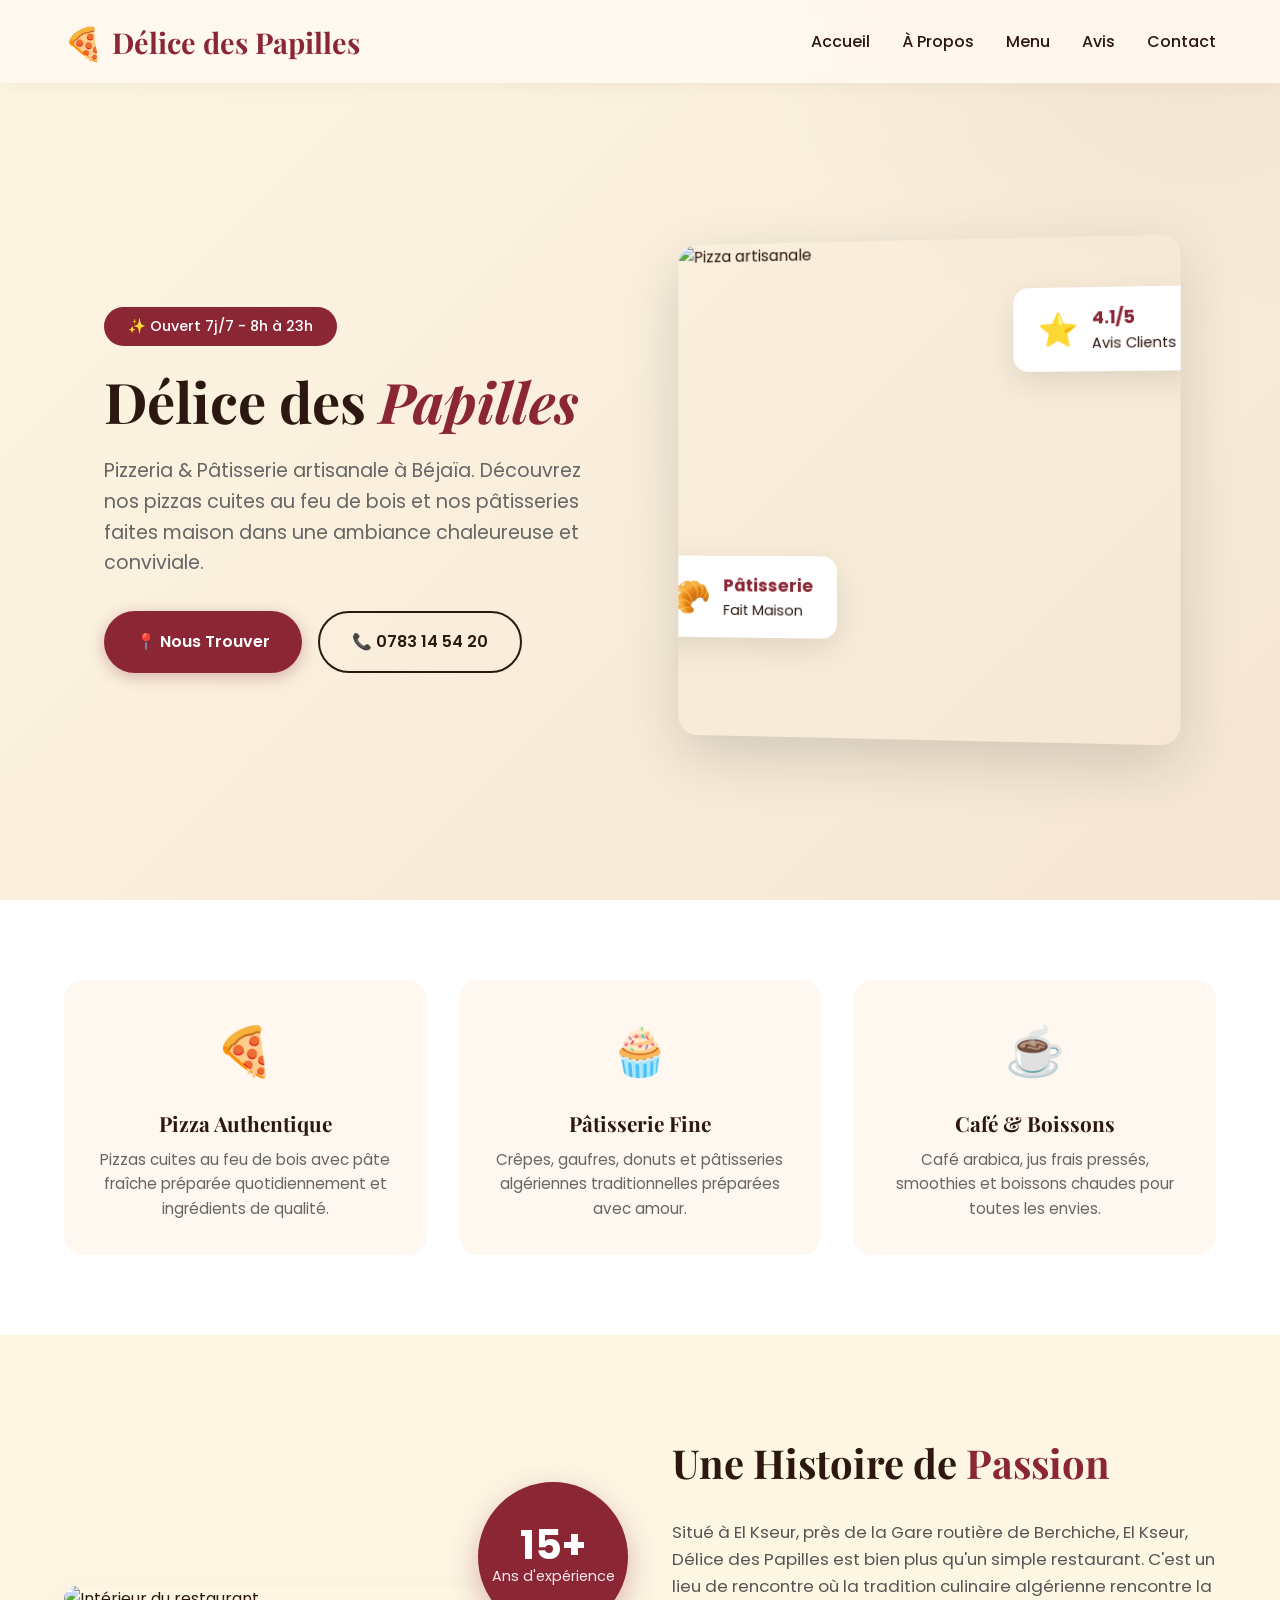
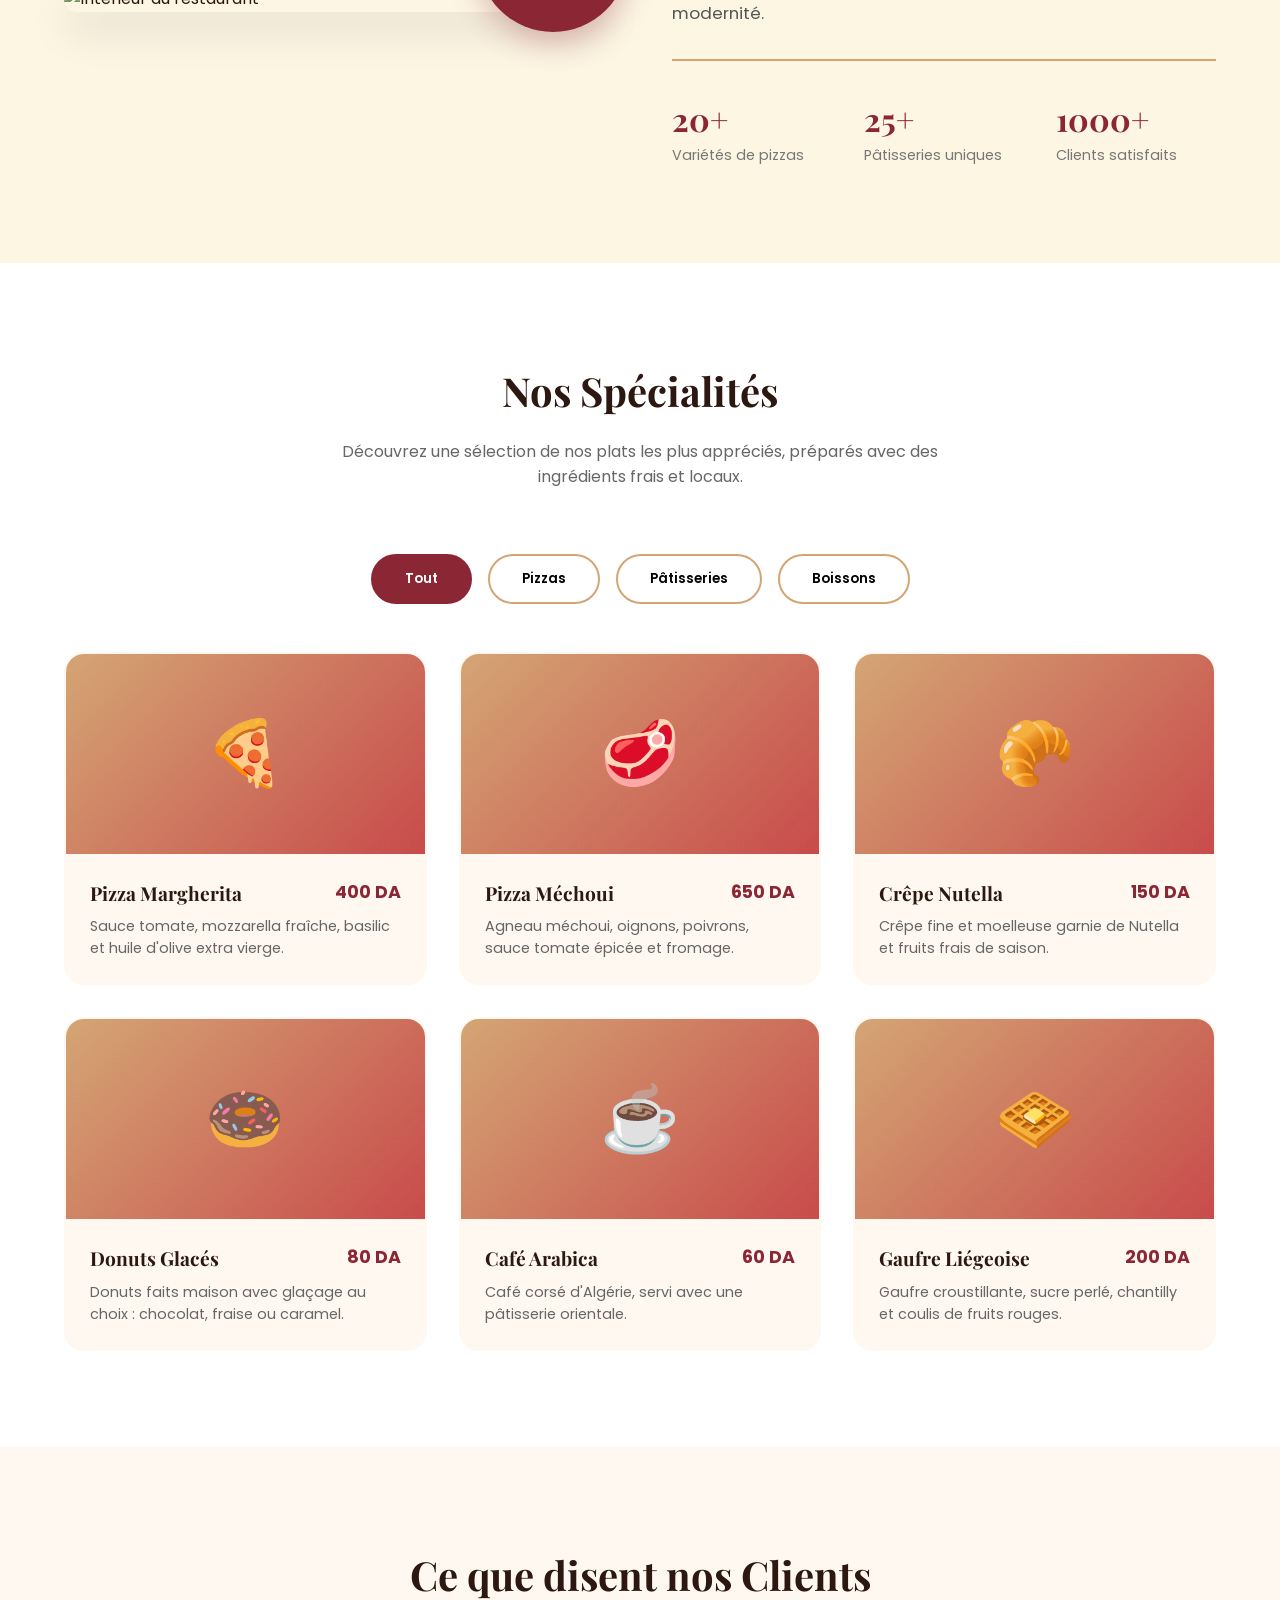
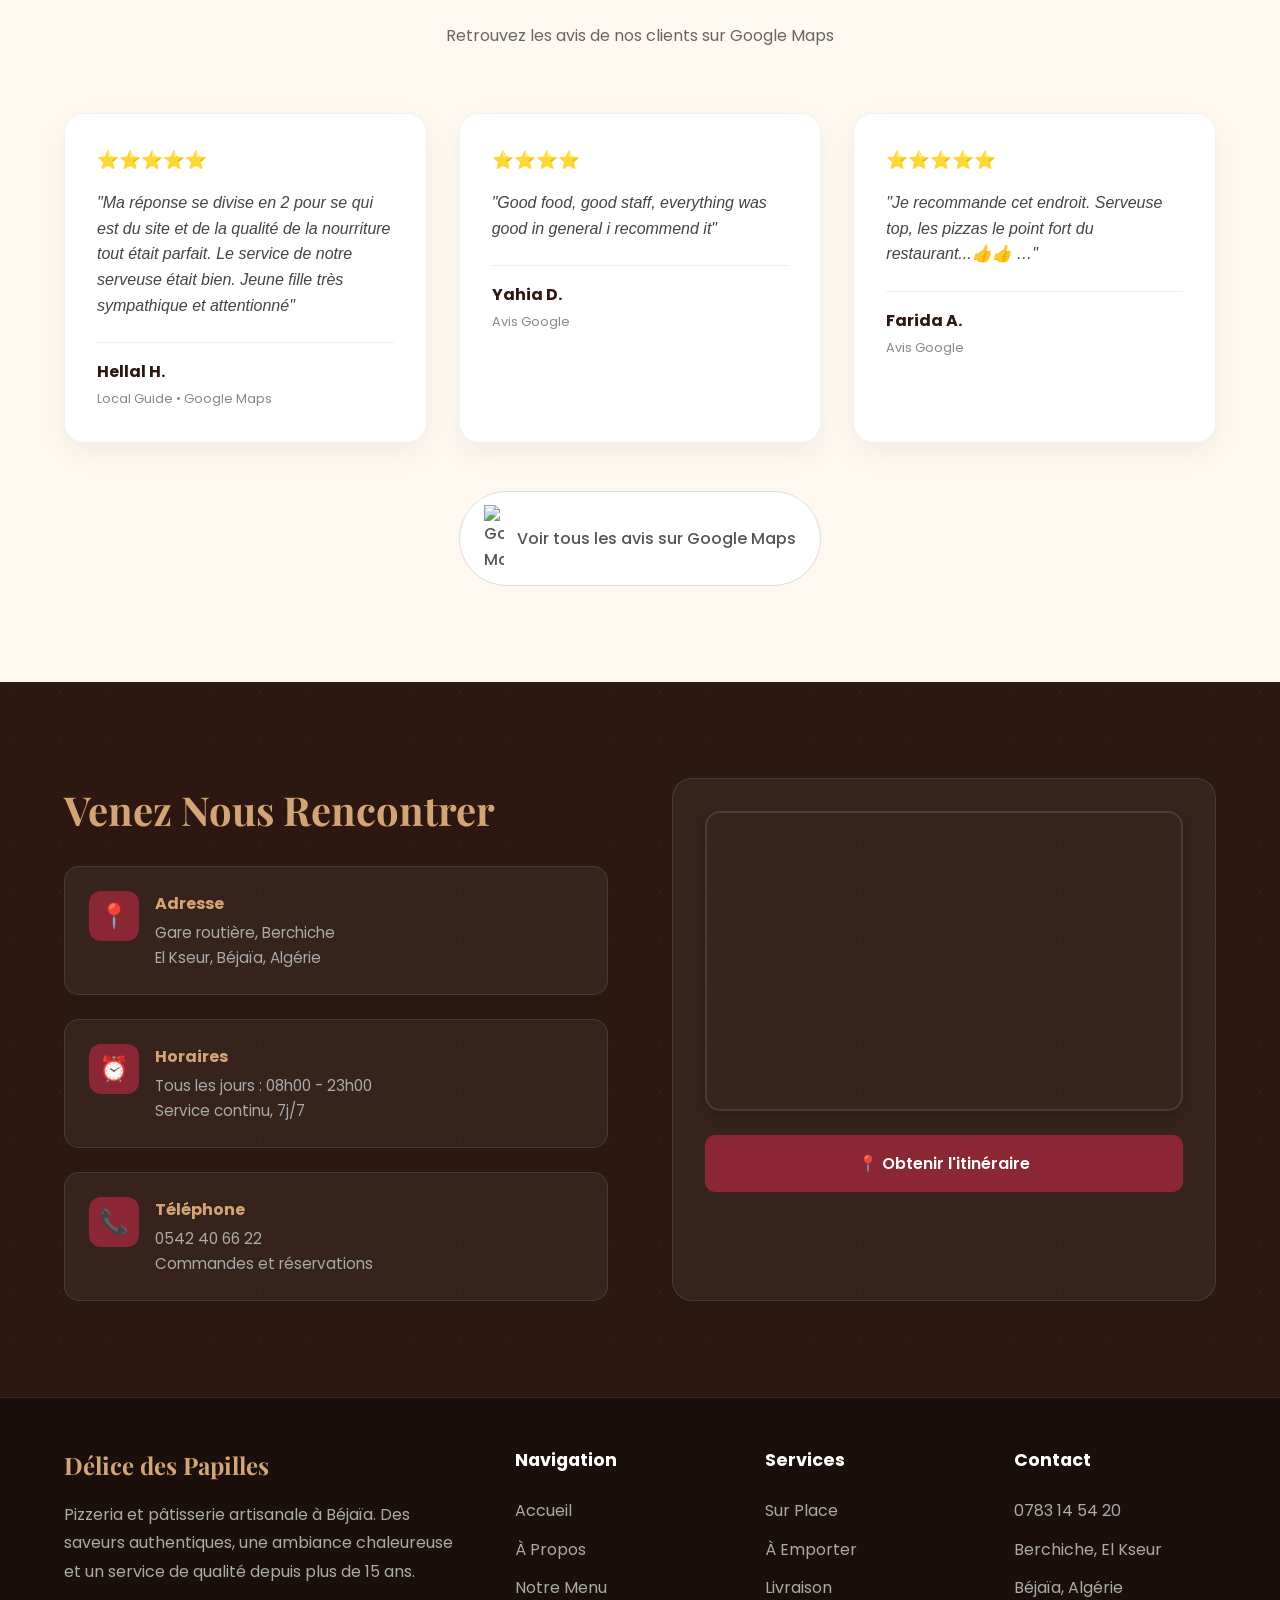
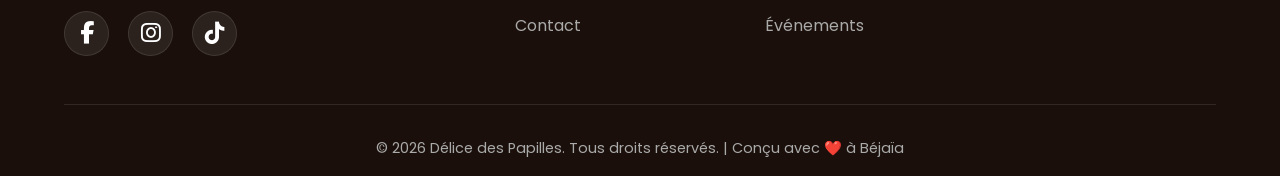
==== commit b44ce3b2: "Add files via upload" ====
--- a/index.html
+++ b/index.html
@@ -207,32 +207,32 @@
         <div class="reviews-grid">
             <div class="review-card">
                 <div class="review-stars">⭐⭐⭐⭐⭐</div>
-                <p class="review-text">"La meilleure pizza d'El Kseur ! La pâte est fine et croustillante, et l'accueil est toujours chaleureux. Je recommande vivement."</p>
+                <p class="review-text">"Ma réponse se divise en 2 pour se qui est du site et de la qualité de la nourriture tout était parfait. Le service de notre serveuse était bien. Jeune fille très sympathique et attentionné"</p>
                 <div class="review-user">
                     <div class="user-info">
-                        <strong>Amine B.</strong>
+                        <strong>Hellal H.</strong>
                         <span>Local Guide • Google Maps</span>
+                    </div>
+                </div>
+            </div>
+
+            <div class="review-card">
+                <div class="review-stars">⭐⭐⭐⭐</div>
+                <p class="review-text">"Good food, good staff, everything was good in general i recommend it"</p>
+                <div class="review-user">
+                    <div class="user-info">
+                        <strong>Yahia D.</strong>
+                        <span>Avis Google</span>
                     </div>
                 </div>
             </div>
 
             <div class="review-card">
                 <div class="review-stars">⭐⭐⭐⭐⭐</div>
-                <p class="review-text">"Pâtisseries incroyables, surtout les donuts. C'est devenu notre rendez-vous du week-end en famille. Un vrai délice !"</p>
+                <p class="review-text">"Je recommande cet endroit. Serveuse top, les pizzas le point fort du restaurant...👍👍 …"</p>
                 <div class="review-user">
                     <div class="user-info">
-                        <strong>Sarah L.</strong>
-                        <span>Avis Google</span>
-                    </div>
-                </div>
-            </div>
-
-            <div class="review-card">
-                <div class="review-stars">⭐⭐⭐⭐⭐</div>
-                <p class="review-text">"Service rapide et hygiène irréprochable. Le goût du feu de bois fait vraiment la différence. 10/10 !"</p>
-                <div class="review-user">
-                    <div class="user-info">
-                        <strong>Karim M.</strong>
+                        <strong>Farida A.</strong>
                         <span>Avis Google</span>
                     </div>
                 </div>
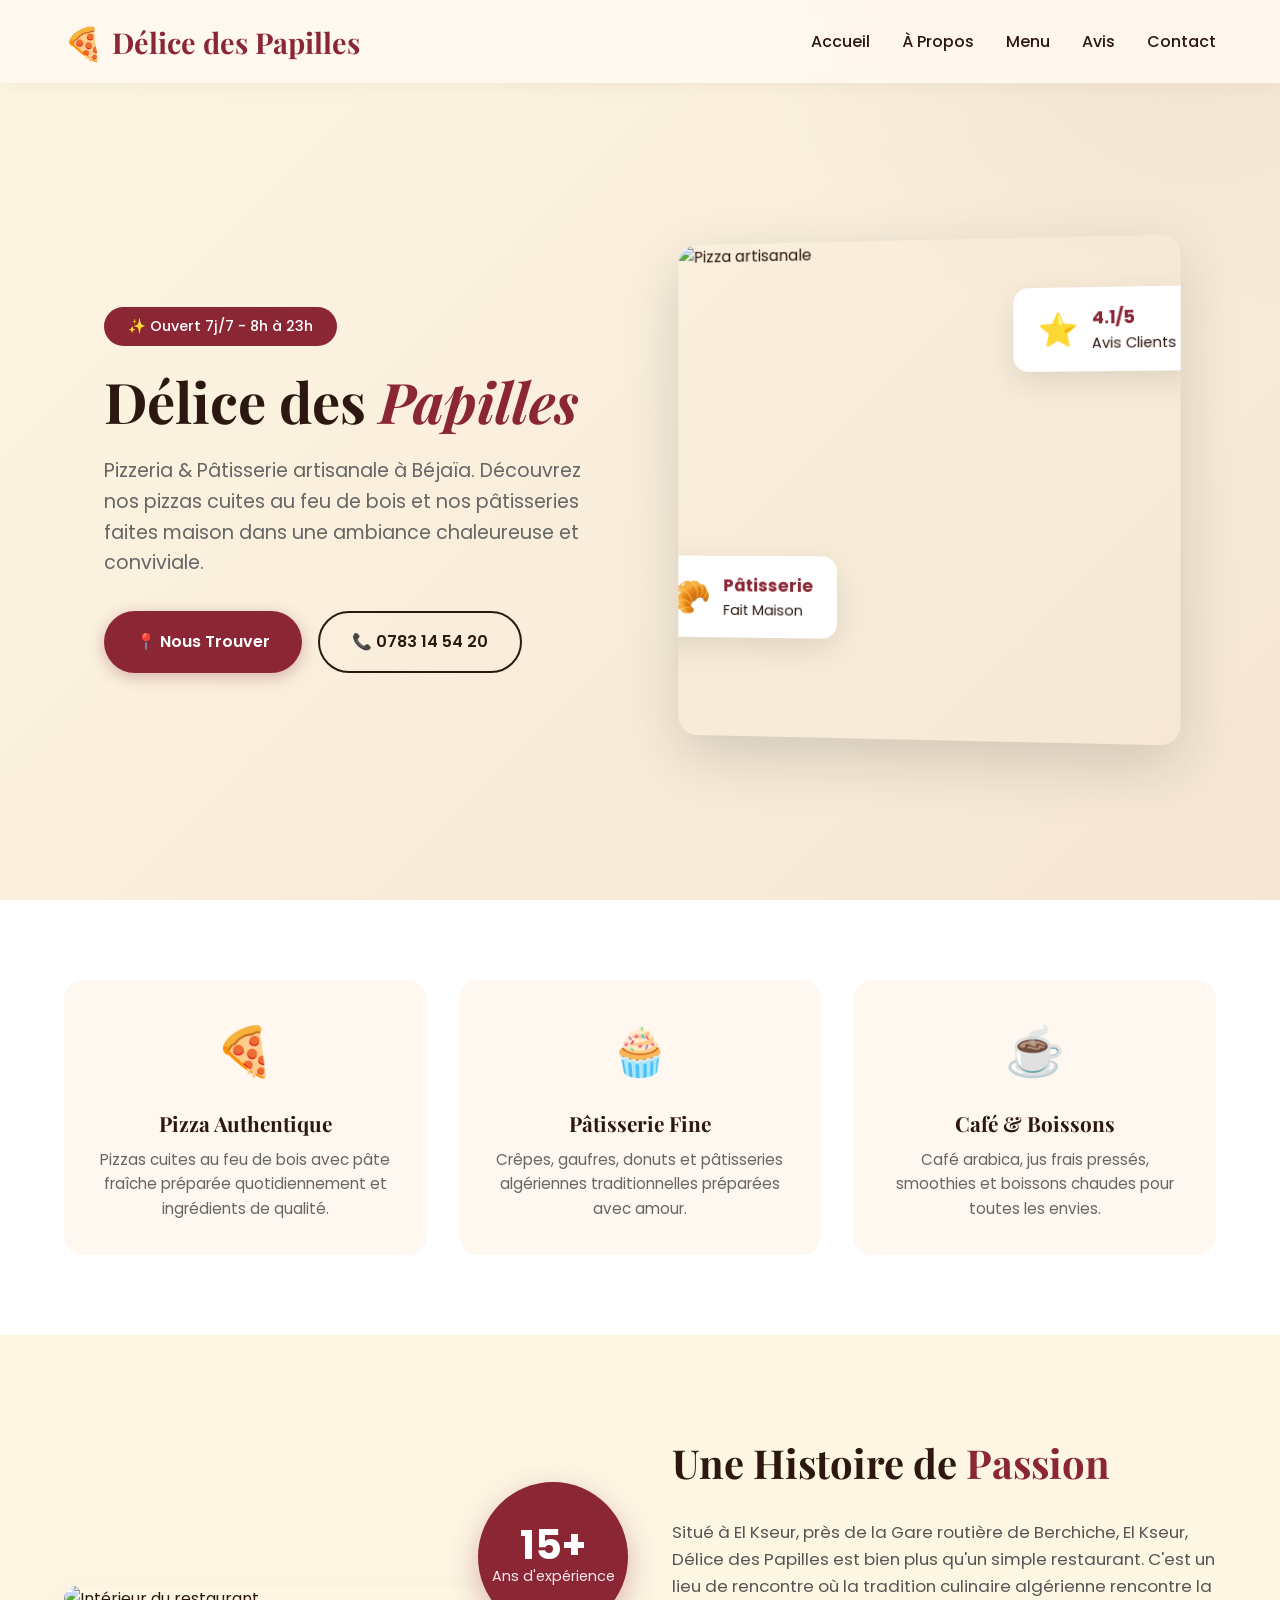
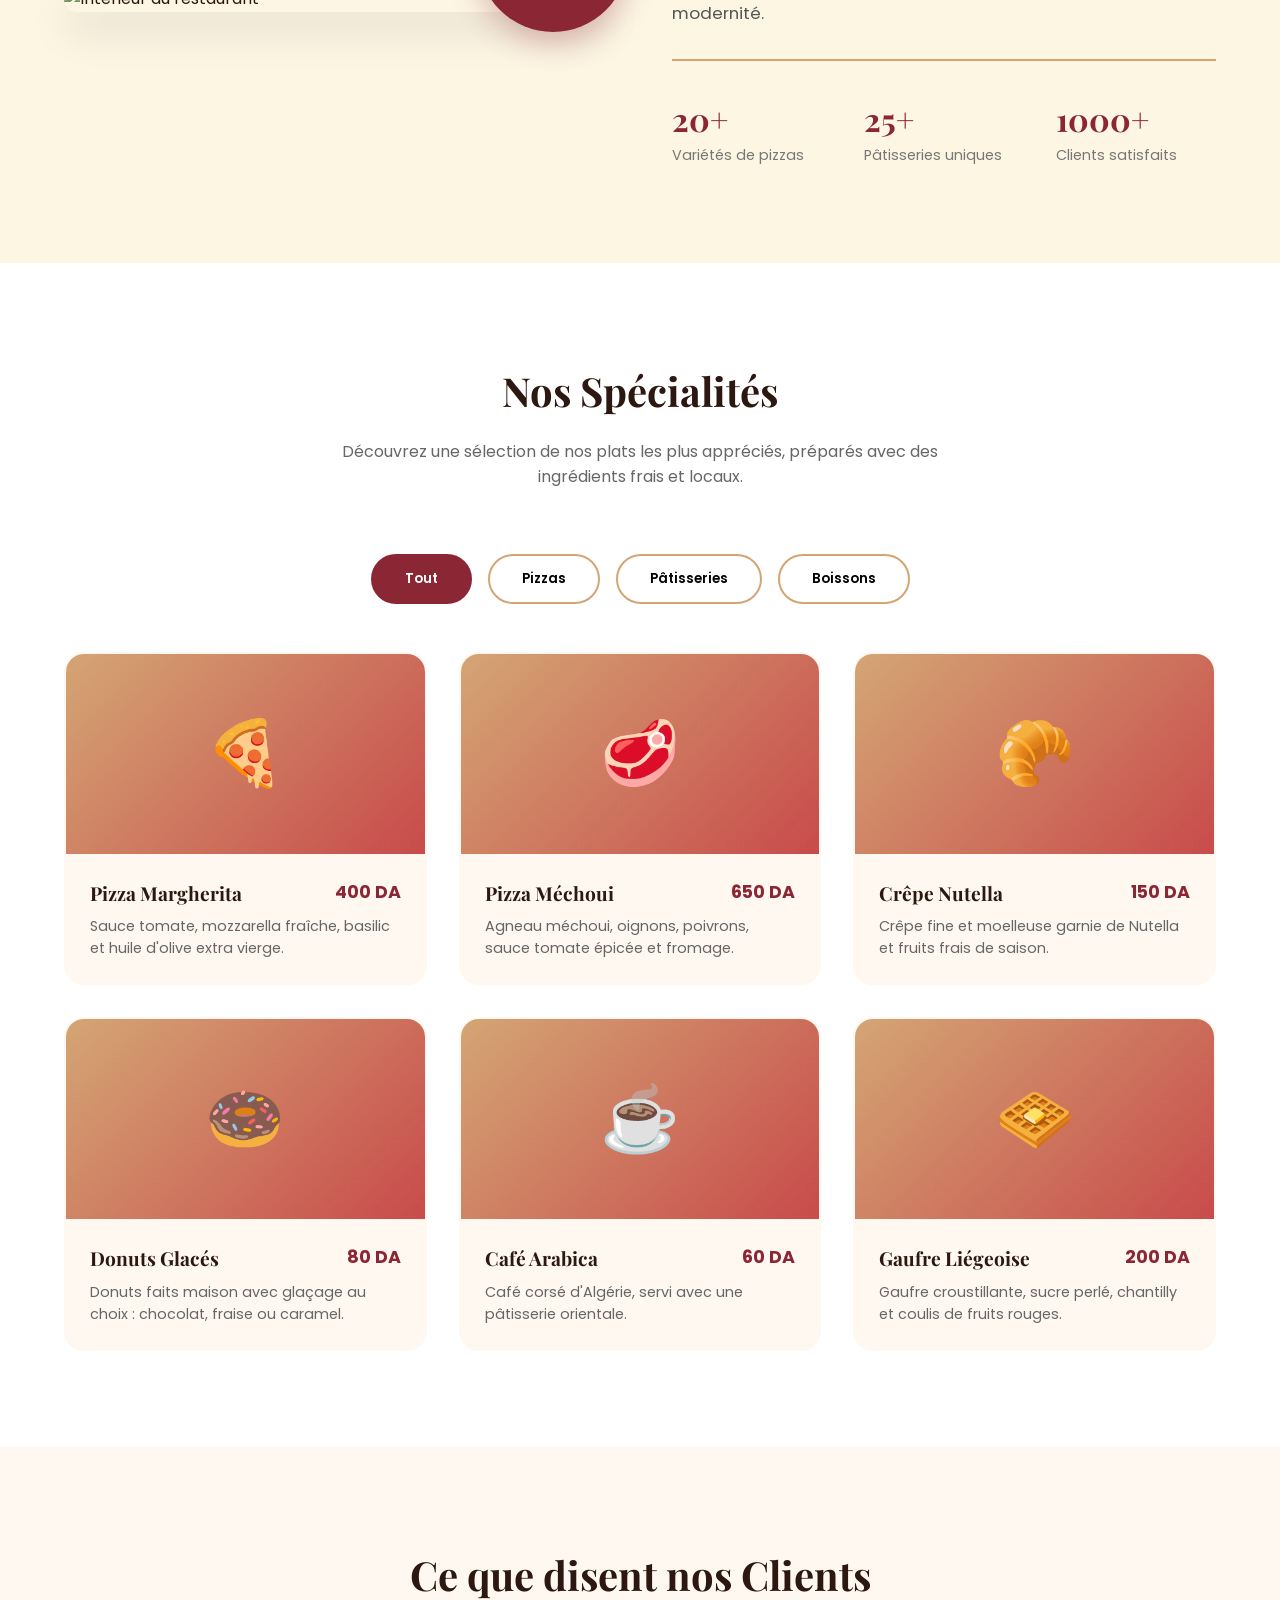
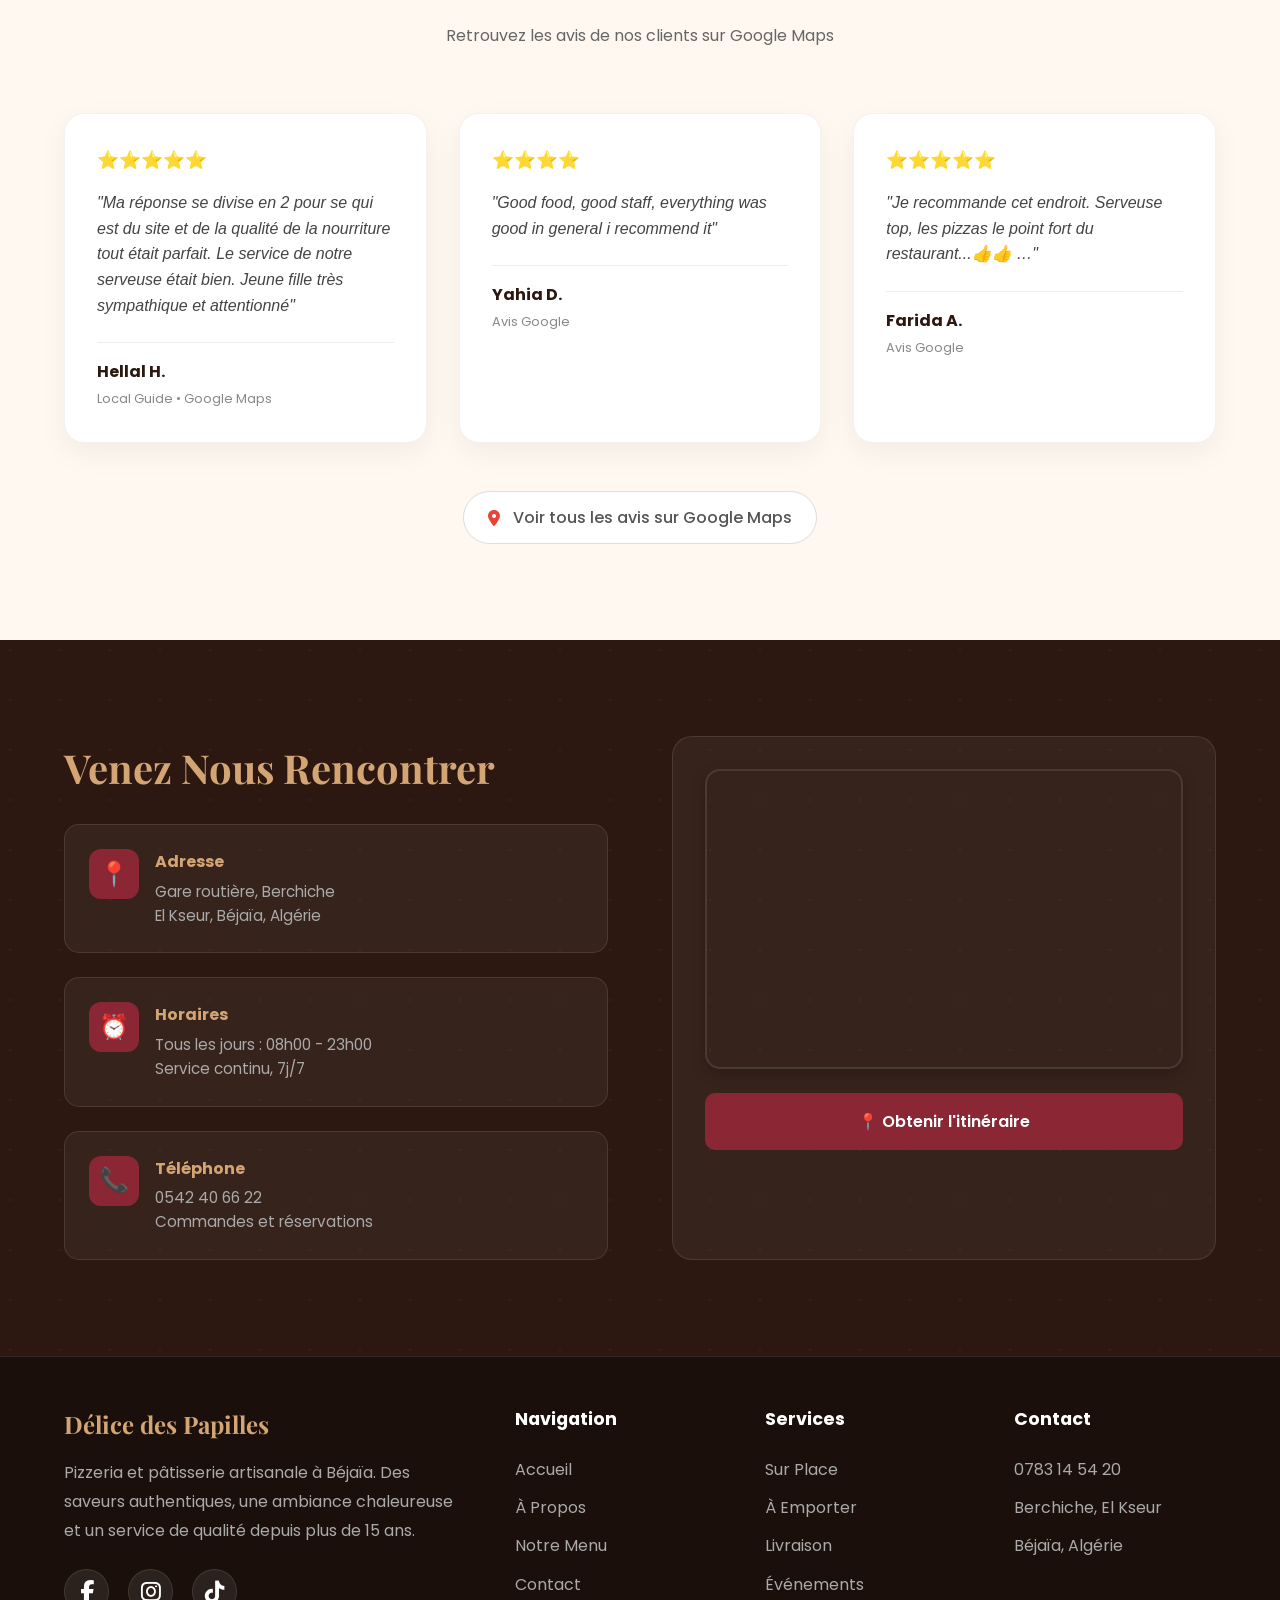
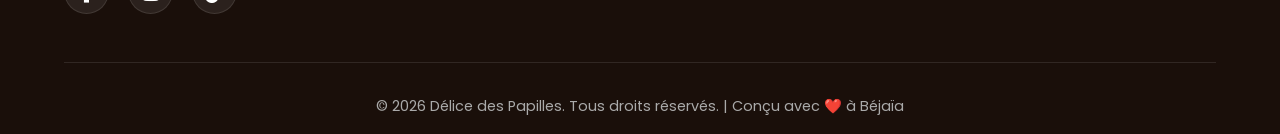
==== commit 479df52a: "Add files via upload" ====
--- a/index.html
+++ b/index.html
@@ -241,7 +241,7 @@
         
         <div class="google-badge-container">
             <a href="http://googleusercontent.com/maps.google.com/4" target="_blank" class="google-badge">
-                <img src="https://upload.wikimedia.org/wikipedia/commons/thumb/c/c1/Google_Maps_icon_%282020%29.svg/512px-Google_Maps_icon_%282020%29.svg.png" alt="Google Maps" width="20">
+                <i class="fa-solid fa-location-dot" style="color: #EA4335;"></i>
                 Voir tous les avis sur Google Maps
             </a>
         </div>
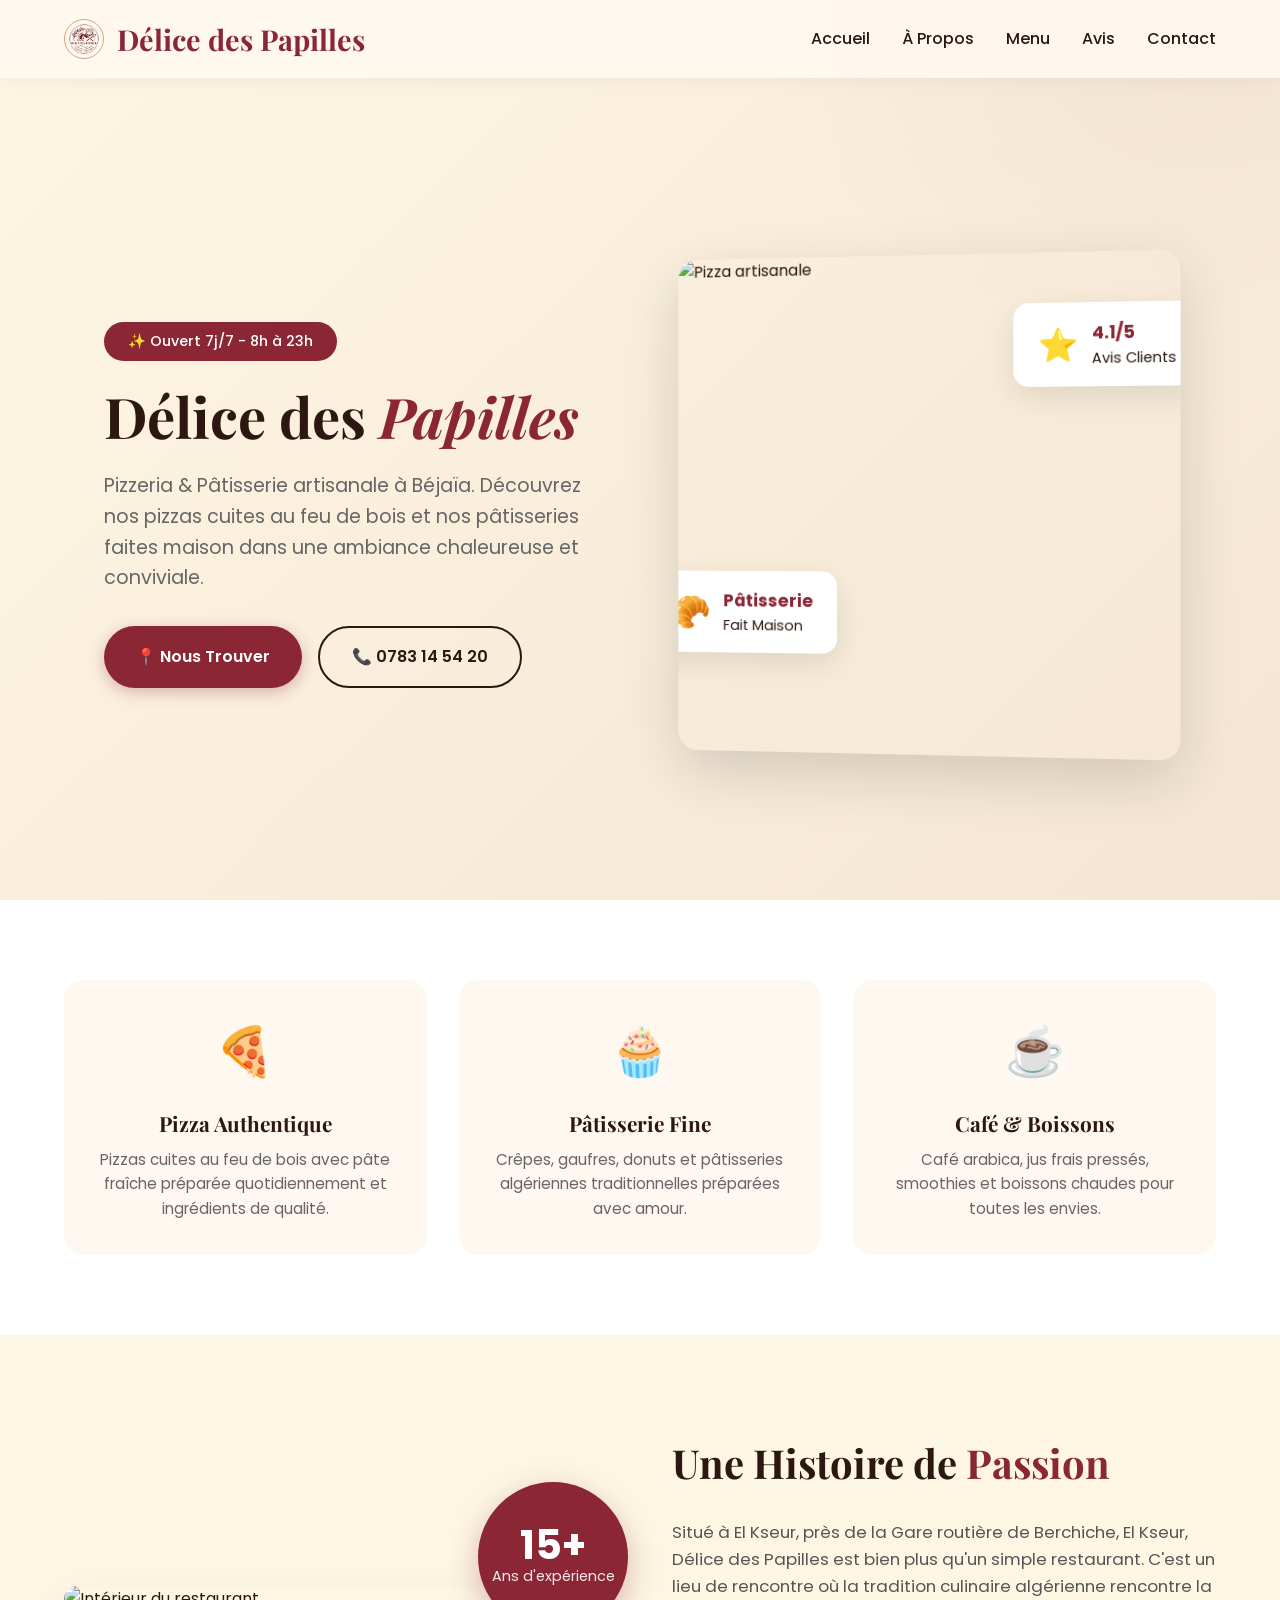
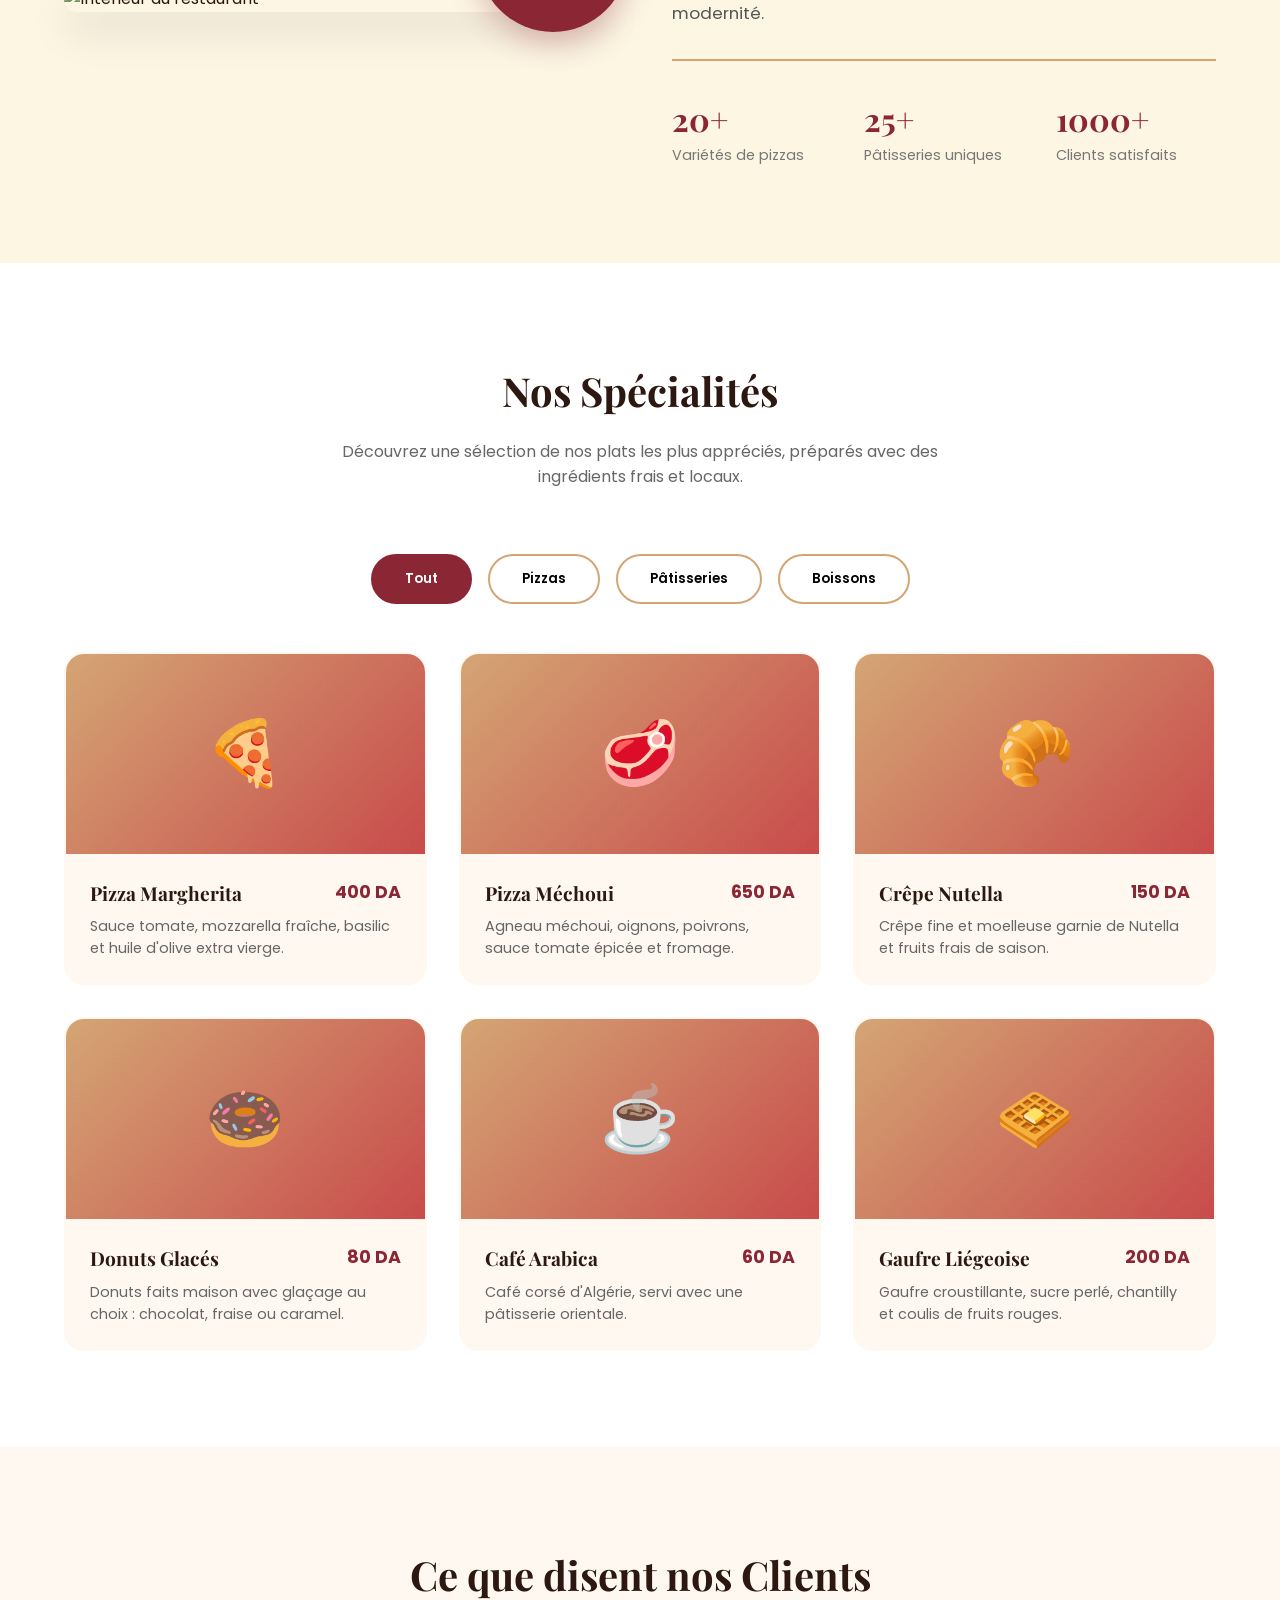
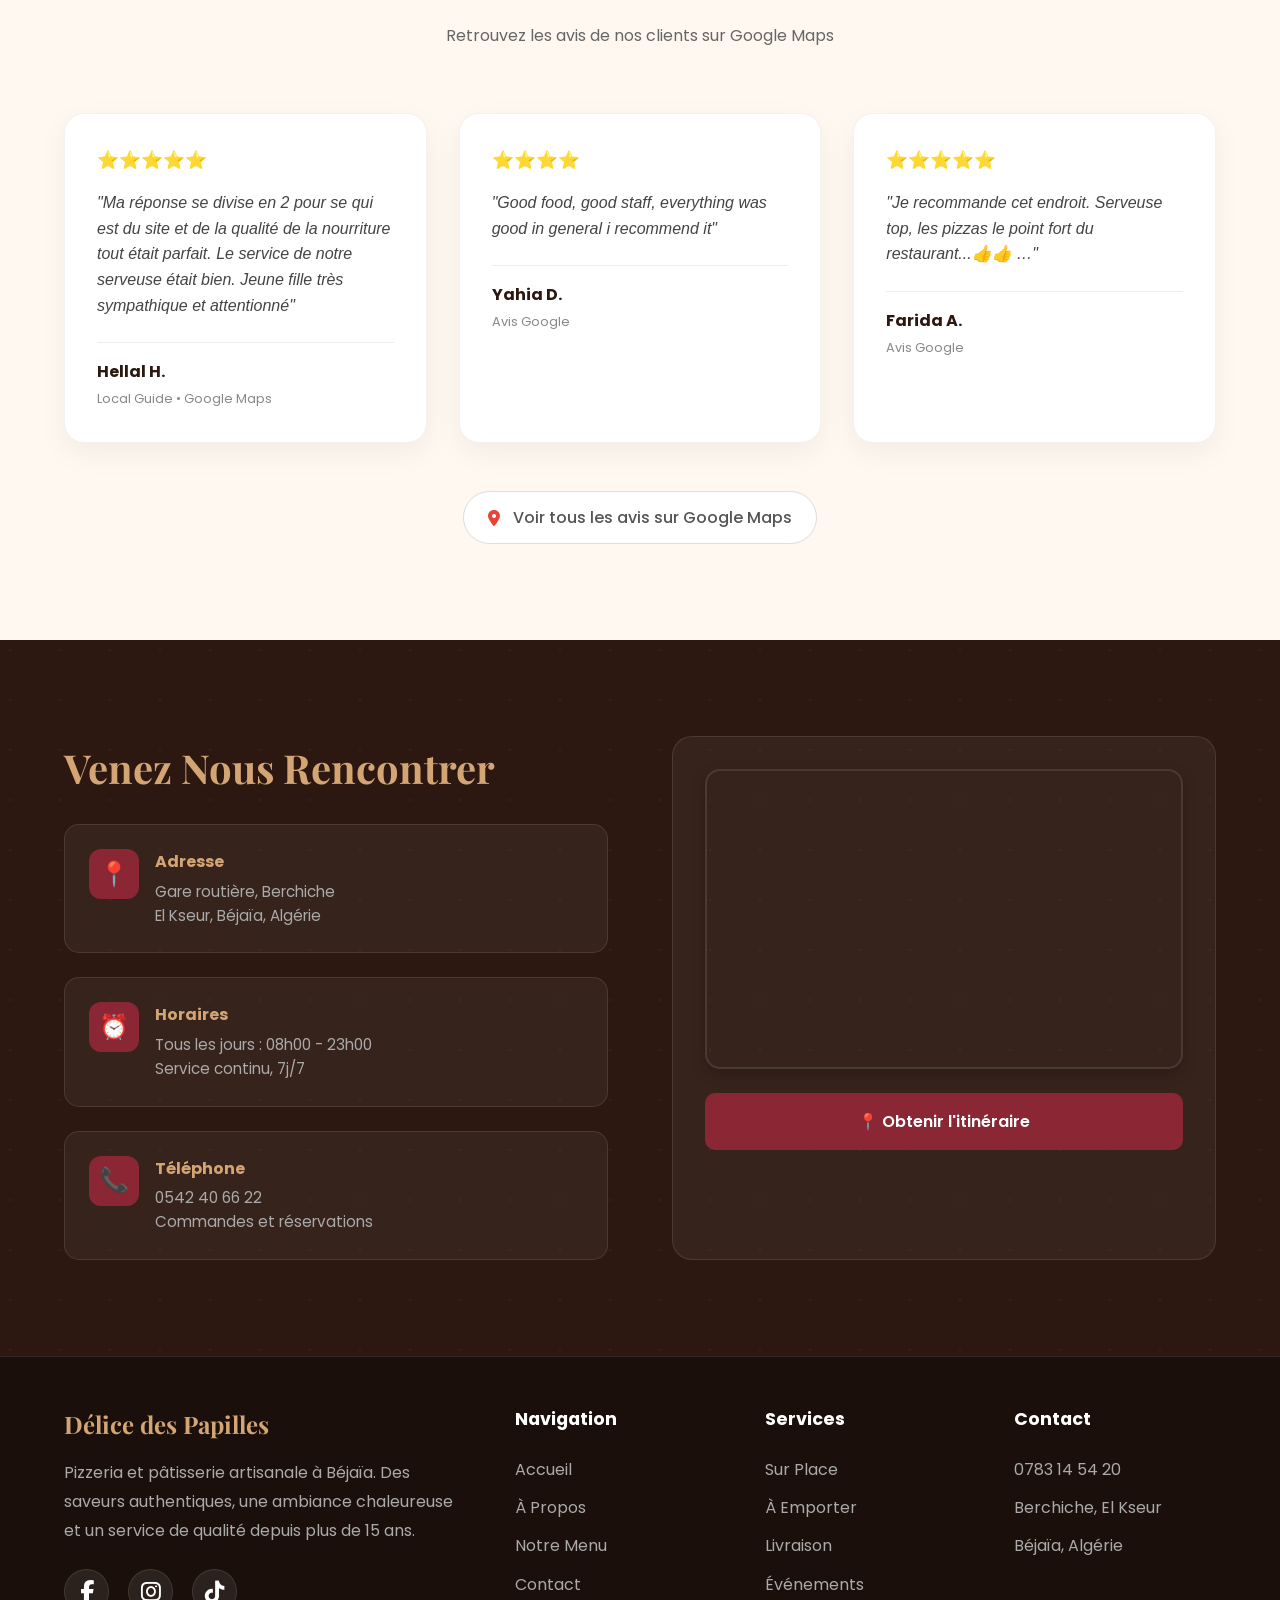
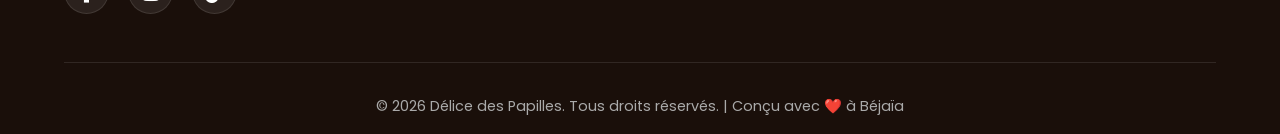
==== commit 94a21a19: "Add files via upload" ====
--- a/index.html
+++ b/index.html
@@ -4,6 +4,9 @@
     <meta charset="UTF-8">
     <meta name="viewport" content="width=device-width, initial-scale=1.0">
     <title>Délice des Papilles | Pizzeria & Pâtisserie - Béjaïa</title>
+    <link rel="icon" type="image/png" href="favicon.png">
+
+<link rel="apple-touch-icon" href="favicon.png">
     <link href="https://fonts.googleapis.com/css2?family=Playfair+Display:wght@400;600;700&family=Poppins:wght@300;400;500;600&display=swap" rel="stylesheet">
     <link rel="stylesheet" href="https://cdnjs.cloudflare.com/ajax/libs/font-awesome/6.5.1/css/all.min.css">
     <link rel="stylesheet" href="style.css">
@@ -13,9 +16,9 @@
     <nav id="navbar">
         <div class="nav-container">
             <a href="#" class="logo">
-                <span class="logo-icon">🍕</span>
-                Délice des Papilles
-            </a>
+    <img src="favicon.png" alt="Délice des Papilles Logo" class="logo-img">
+    Délice des Papilles
+</a>
             <ul class="nav-links">
                 <li><a href="#accueil">Accueil</a></li>
                 <li><a href="#apropos">À Propos</a></li>
@@ -240,7 +243,7 @@
         </div>
         
         <div class="google-badge-container">
-            <a href="http://googleusercontent.com/maps.google.com/4" target="_blank" class="google-badge">
+            <a href="https://maps.app.goo.gl/PefXxU3RwHGUaTs68" target="_blank" class="google-badge">
                 <i class="fa-solid fa-location-dot" style="color: #EA4335;"></i>
                 Voir tous les avis sur Google Maps
             </a>
--- a/style.css
+++ b/style.css
@@ -123,7 +123,7 @@
     justify-content: center;
     position: relative;
     overflow: hidden;
-    padding-top: 80px;
+    padding-top: 110px;
 }
 
 .hero::before {
@@ -938,4 +938,23 @@
     background: #f8f8f8;
     box-shadow: 0 4px 12px rgba(0,0,0,0.1);
     transform: scale(1.05);
+}
+.logo-img {
+    height: 40px; /* Adjust this to match your preferred size */
+    width: auto;
+    object-fit: contain;
+    border-radius: 50%; /* Keeps it circular like the design */
+    border: 1px solid var(--secondary); /* Optional: adds a thin gold border */
+}
+
+/* Ensure the logo and text stay centered together */
+.logo {
+    display: flex;
+    align-items: center;
+    gap: 0.8rem;
+    font-family: 'Playfair Display', serif;
+    font-size: 1.8rem;
+    font-weight: 700;
+    color: var(--primary);
+    text-decoration: none;
 }
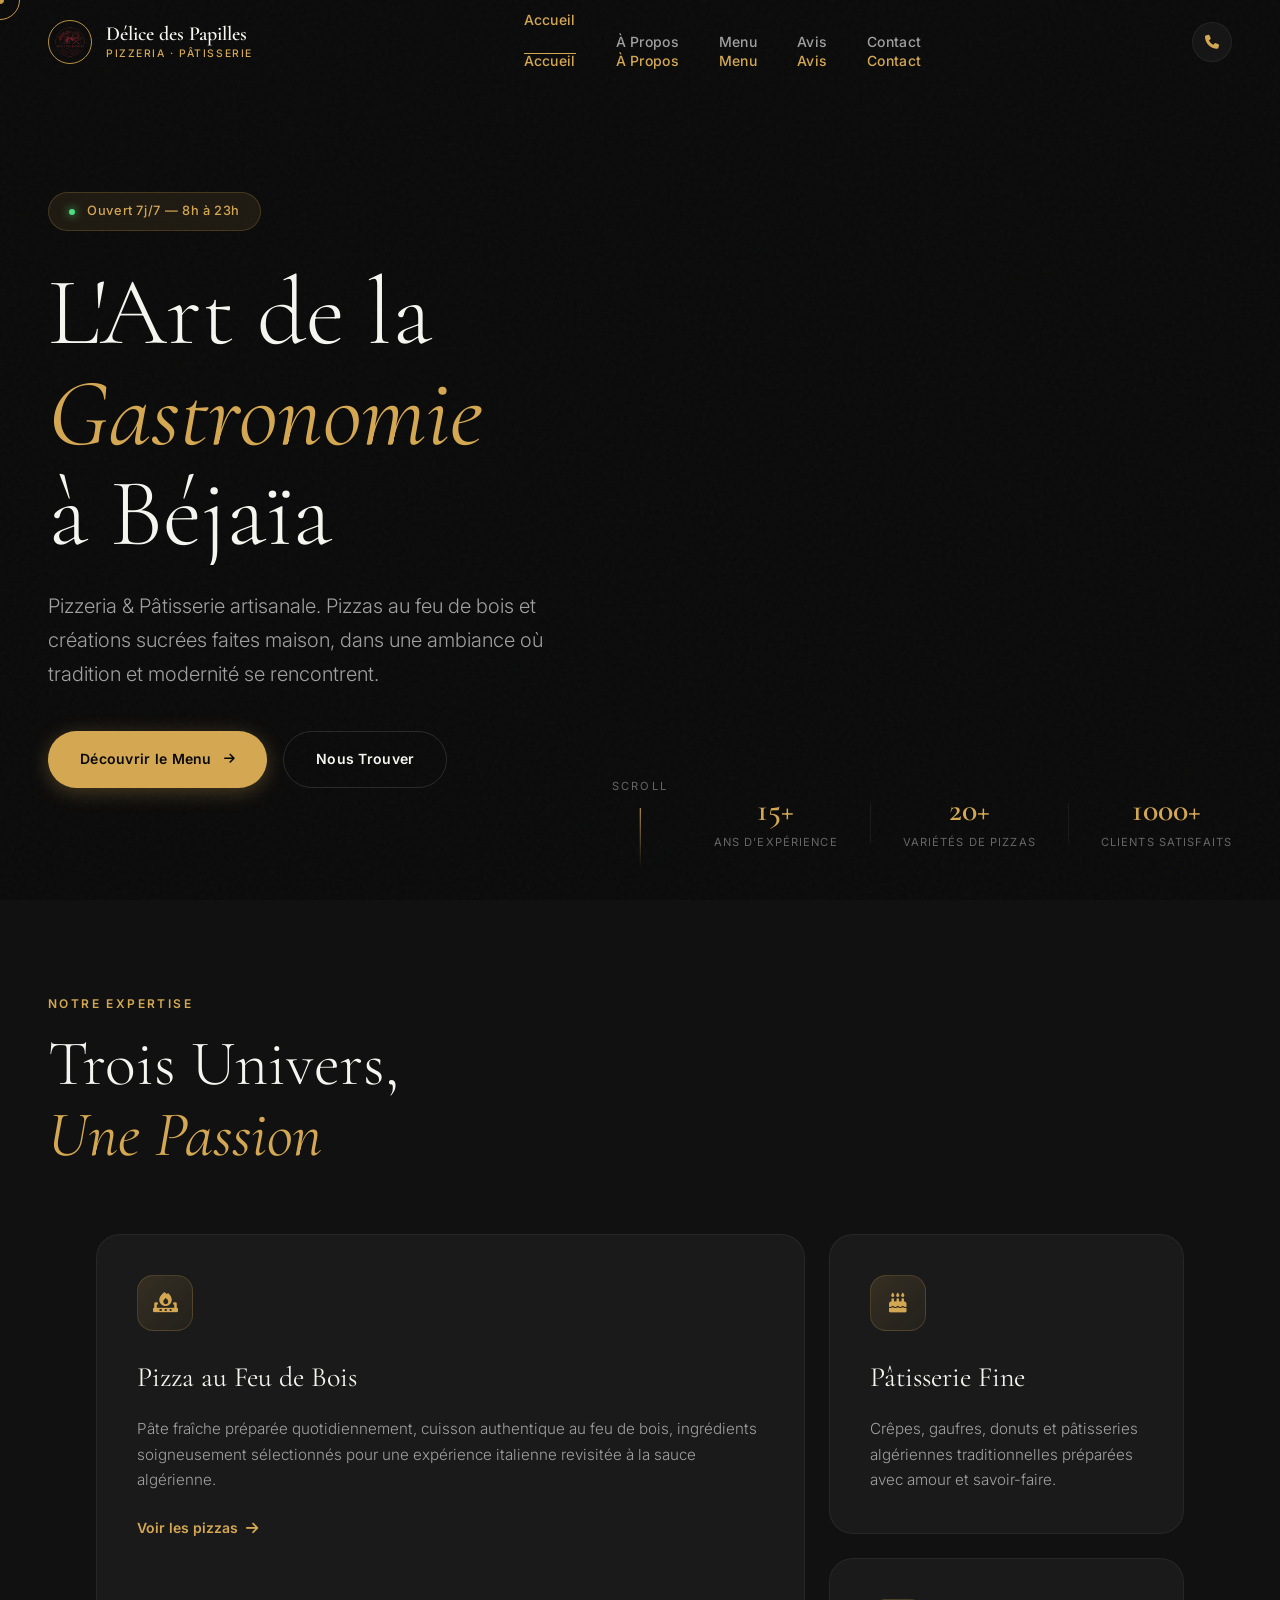
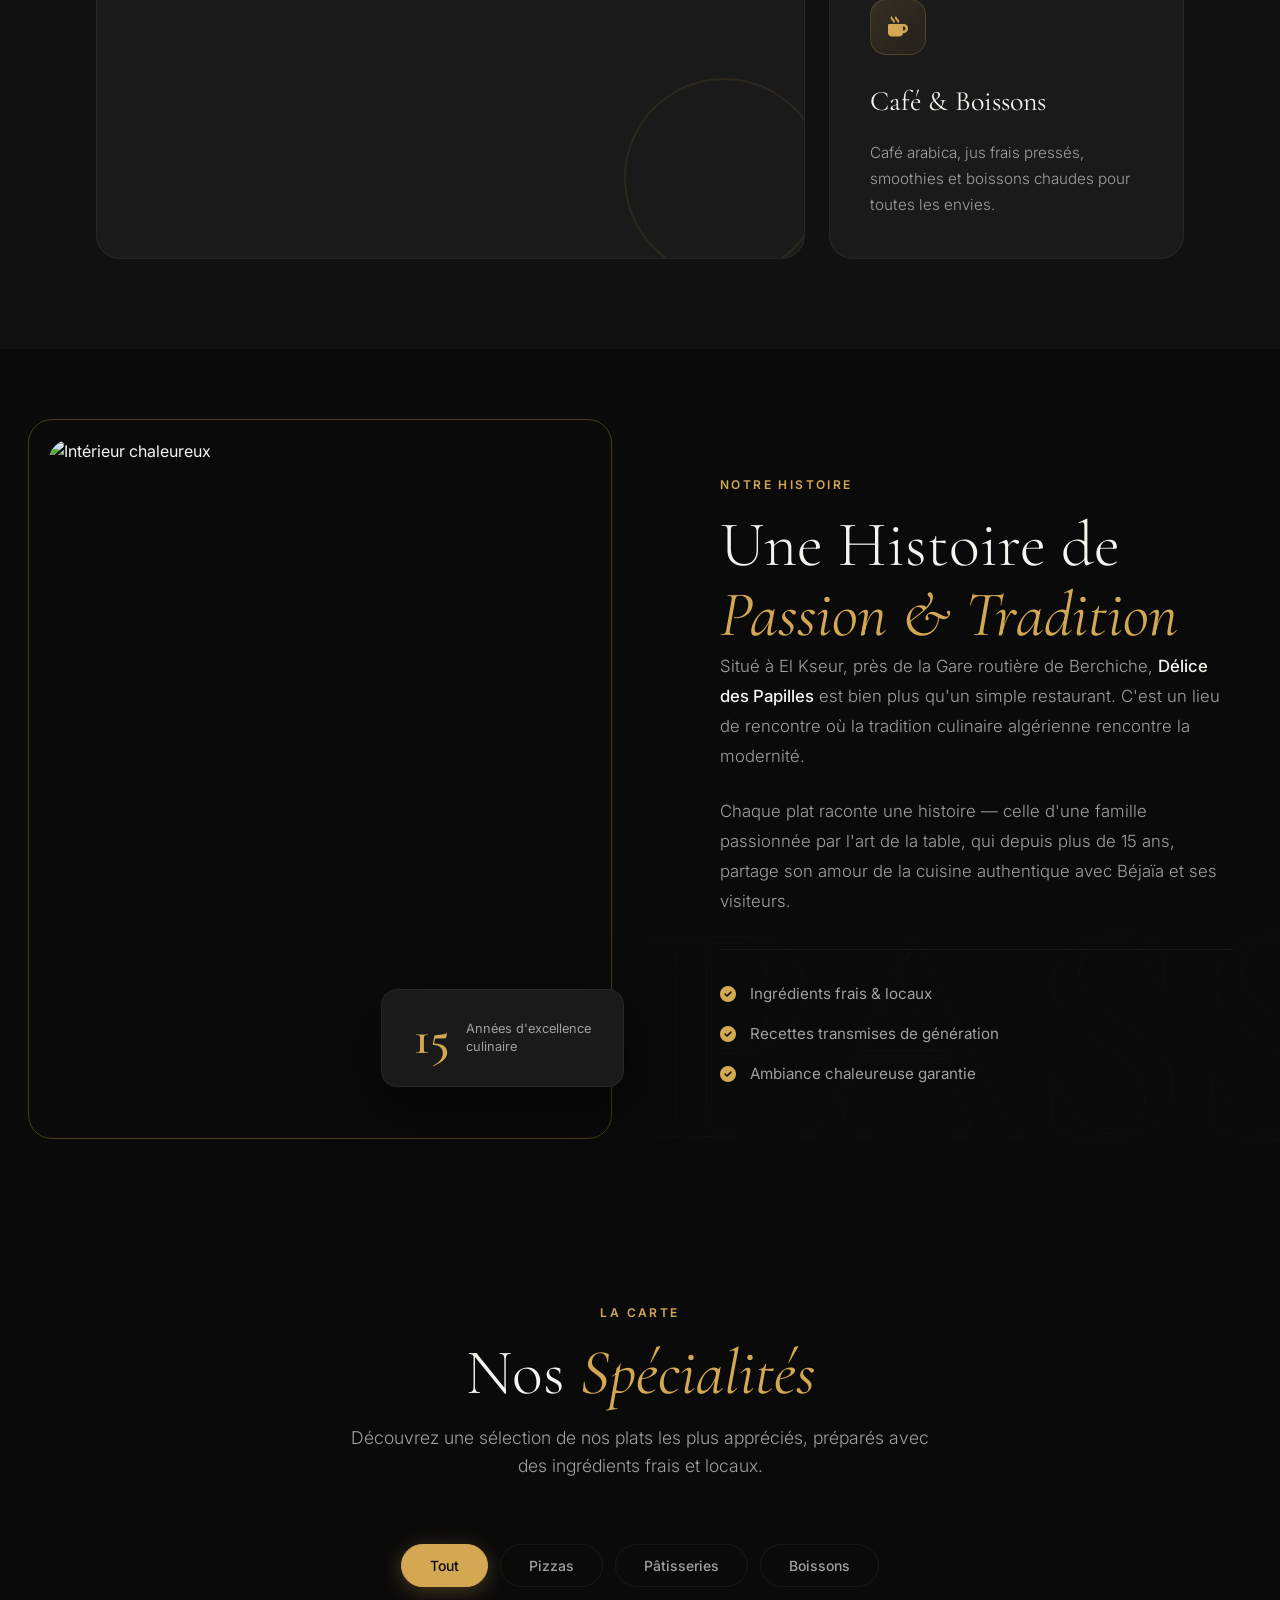
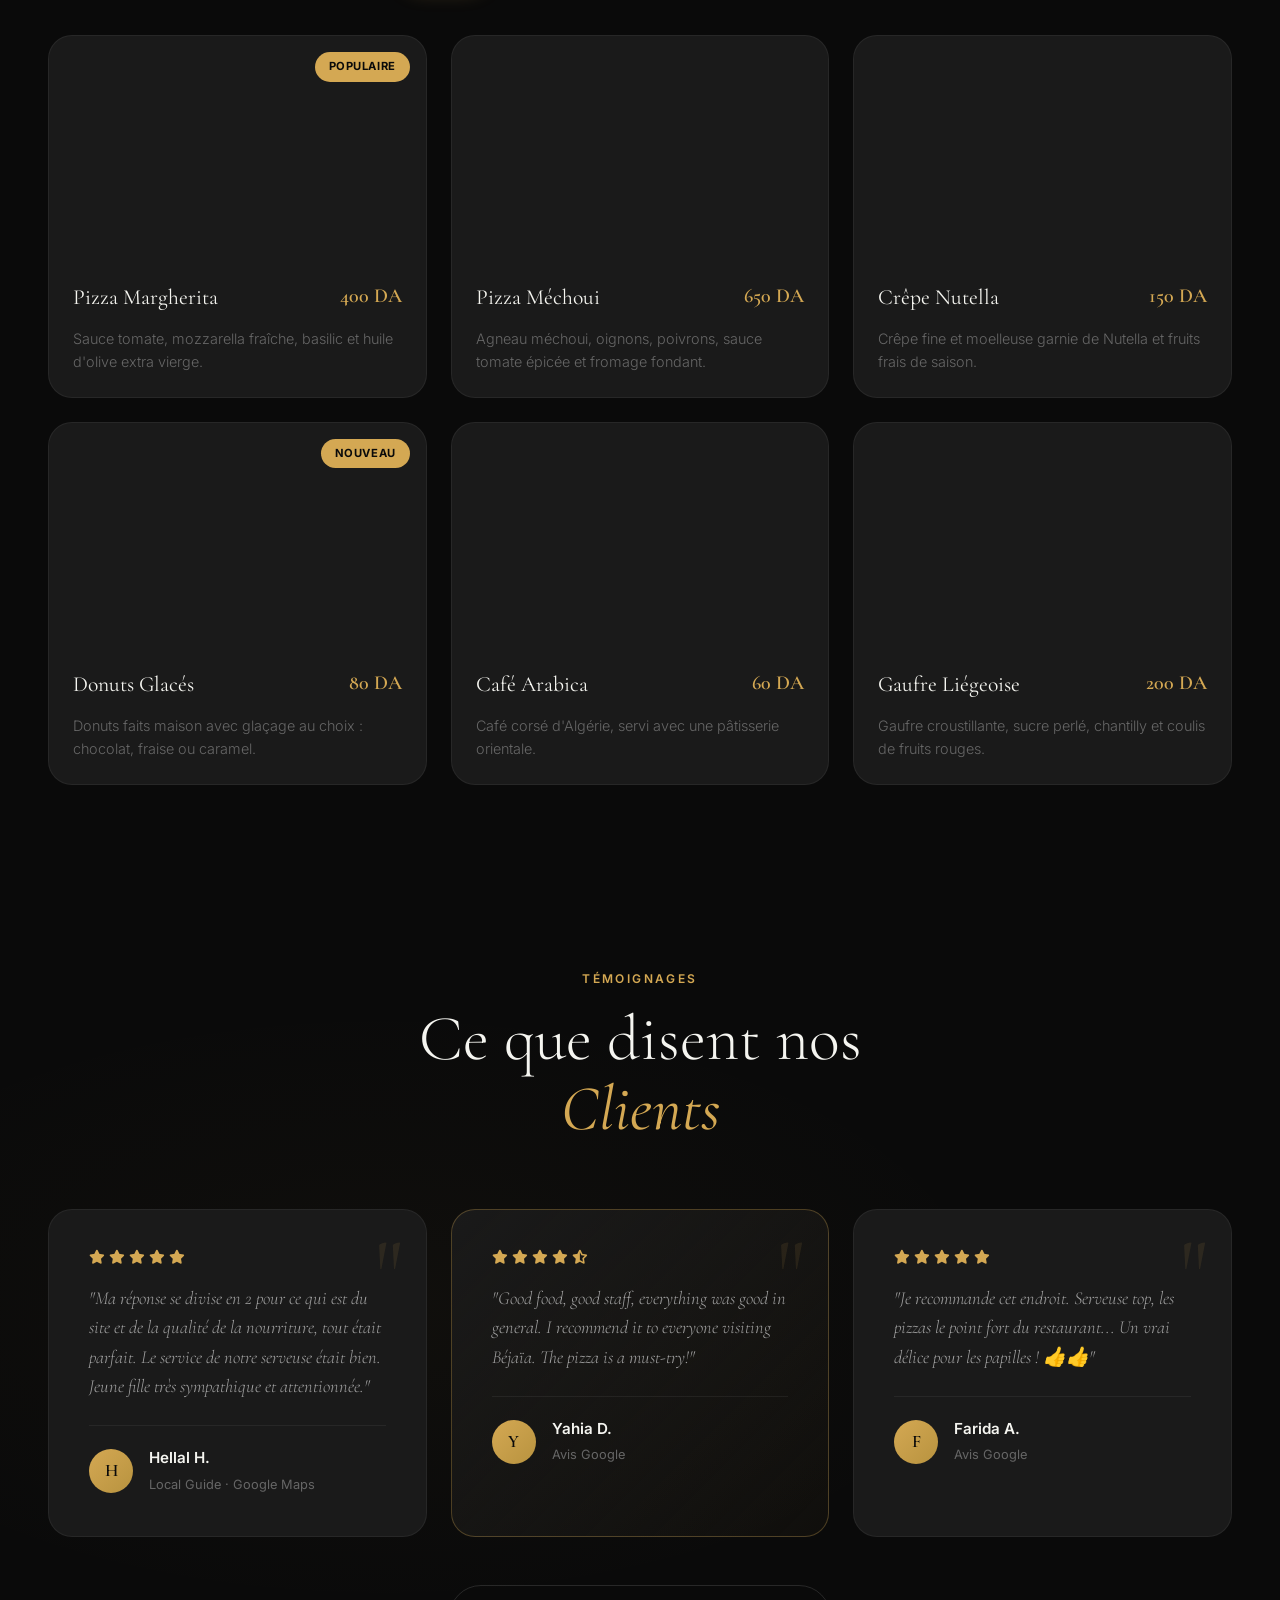
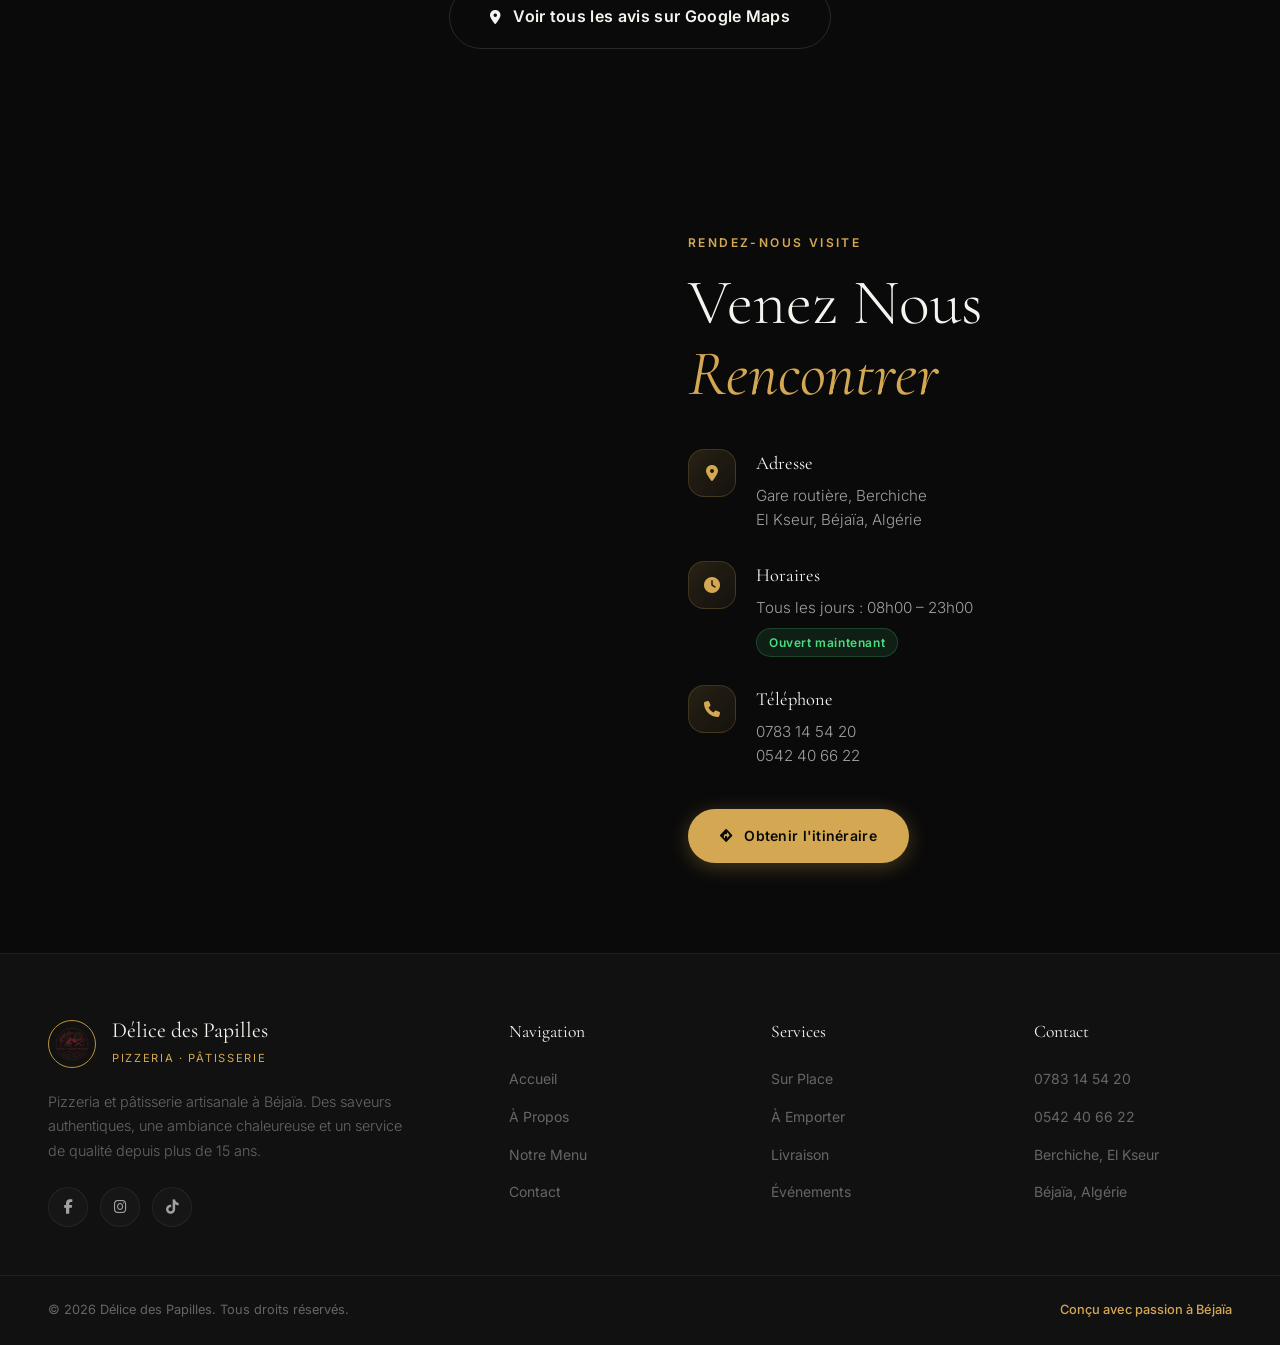
==== commit fe99eb6d: "Add files via upload" ====
--- a/index.html
+++ b/index.html
@@ -1,353 +1,543 @@
-<!DOCTYPE html>
-<html lang="fr">
-<head>
-    <meta charset="UTF-8">
-    <meta name="viewport" content="width=device-width, initial-scale=1.0">
-    <title>Délice des Papilles | Pizzeria & Pâtisserie - Béjaïa</title>
-    <link rel="icon" type="image/png" href="favicon.png">
-
-<link rel="apple-touch-icon" href="favicon.png">
-    <link href="https://fonts.googleapis.com/css2?family=Playfair+Display:wght@400;600;700&family=Poppins:wght@300;400;500;600&display=swap" rel="stylesheet">
-    <link rel="stylesheet" href="https://cdnjs.cloudflare.com/ajax/libs/font-awesome/6.5.1/css/all.min.css">
-    <link rel="stylesheet" href="style.css">
-</head>
-<body>
-
-    <nav id="navbar">
-        <div class="nav-container">
-            <a href="#" class="logo">
-    <img src="favicon.png" alt="Délice des Papilles Logo" class="logo-img">
-    Délice des Papilles
-</a>
-            <ul class="nav-links">
-                <li><a href="#accueil">Accueil</a></li>
-                <li><a href="#apropos">À Propos</a></li>
-                <li><a href="#menu">Menu</a></li>
-                <li><a href="#avis">Avis</a></li>
-                <li><a href="#contact">Contact</a></li>
-            </ul>
-            <div class="mobile-menu" onclick="toggleMenu()">
-                <span></span>
-                <span></span>
-                <span></span>
-            </div>
-        </div>
-    </nav>
-
-    <section class="hero" id="accueil">
-        <div class="hero-container">
-            <div class="hero-content">
-                <span class="hero-badge">✨ Ouvert 7j/7 - 8h à 23h</span>
-                <h1>Délice des <span>Papilles</span></h1>
-                <p class="hero-subtitle">Pizzeria & Pâtisserie artisanale à Béjaïa. Découvrez nos pizzas cuites au feu de bois et nos pâtisseries faites maison dans une ambiance chaleureuse et conviviale.</p>
-                <div class="hero-buttons">
-                    <a href="#contact" class="btn btn-primary">
-                        📍 Nous Trouver
-                    </a>
-                    <a href="tel:0783145420" class="btn btn-secondary">
-                        📞 0783 14 54 20
-                    </a>
-                </div>
-            </div>
-            <div class="hero-image">
-                <div class="hero-image-container">
-                    <img src="https://images.unsplash.com/photo-1565299624946-b28f40a0ae38?w=800&h=500&fit=crop" alt="Pizza artisanale">
-                    <div class="floating-card left">
-                        <span class="floating-card-icon">🥐</span>
-                        <div class="floating-card-text">
-                            <strong>Pâtisserie</strong>
-                            Fait Maison
-                        </div>
-                    </div>
-                    <div class="floating-card right">
-                        <span class="floating-card-icon">⭐</span>
-                        <div class="floating-card-text">
-                            <strong>4.1/5</strong>
-                            Avis Clients
-                        </div>
-                    </div>
-                </div>
-            </div>
-        </div>
-    </section>
-
-    <section class="features">
-        <div class="features-grid">
-            <div class="feature-card scroll-reveal">
-                <div class="feature-icon">🍕</div>
-                <h3>Pizza Authentique</h3>
-                <p>Pizzas cuites au feu de bois avec pâte fraîche préparée quotidiennement et ingrédients de qualité.</p>
-            </div>
-            <div class="feature-card scroll-reveal">
-                <div class="feature-icon">🧁</div>
-                <h3>Pâtisserie Fine</h3>
-                <p>Crêpes, gaufres, donuts et pâtisseries algériennes traditionnelles préparées avec amour.</p>
-            </div>
-            <div class="feature-card scroll-reveal">
-                <div class="feature-icon">☕</div>
-                <h3>Café & Boissons</h3>
-                <p>Café arabica, jus frais pressés, smoothies et boissons chaudes pour toutes les envies.</p>
-            </div>
-        </div>
-    </section>
-
-    <section class="about" id="apropos">
-        <div class="about-container">
-            <div class="about-image scroll-reveal">
-                <div class="about-image-main">
-                    <img src="https://images.unsplash.com/photo-1554118811-1e0d58224f24?w=800&h=400&fit=crop" alt="Intérieur du restaurant">
-                </div>
-                <div class="experience-badge">
-                    <span class="years">15+</span>
-                    <span class="text">Ans d'expérience</span>
-                </div>
-            </div>
-            <div class="about-content scroll-reveal">
-                <h2>Une Histoire de <span>Passion</span></h2>
-                <p>Situé à El Kseur, près de la Gare routière de Berchiche, El Kseur, Délice des Papilles est bien plus qu'un simple restaurant. C'est un lieu de rencontre où la tradition culinaire algérienne rencontre la modernité.</p>
-                <div class="about-stats">
-                    <div class="stat">
-                        <h4>20+</h4>
-                        <p>Variétés de pizzas</p>
-                    </div>
-                    <div class="stat">
-                        <h4>25+</h4>
-                        <p>Pâtisseries uniques</p>
-                    </div>
-                    <div class="stat">
-                        <h4>1000+</h4>
-                        <p>Clients satisfaits</p>
-                    </div>
-                </div>
-            </div>
-        </div>
-    </section>
-
-    <section class="menu-preview" id="menu">
-        <div class="section-header scroll-reveal">
-            <h2>Nos Spécialités</h2>
-            <p>Découvrez une sélection de nos plats les plus appréciés, préparés avec des ingrédients frais et locaux.</p>
-        </div>
-        
-        <div class="menu-tabs scroll-reveal">
-            <button class="tab-btn active" onclick="filterMenu('all', event)">Tout</button>
-            <button class="tab-btn" onclick="filterMenu('pizza', event)">Pizzas</button>
-            <button class="tab-btn" onclick="filterMenu('patisserie', event)">Pâtisseries</button>
-            <button class="tab-btn" onclick="filterMenu('boisson', event)">Boissons</button>
-        </div>
-
-        <div class="menu-grid" id="menuGrid">
-            <div class="menu-item" data-category="pizza">
-                <div class="menu-item-image">🍕</div>
-                <div class="menu-item-content">
-                    <div class="menu-item-header">
-                        <h3>Pizza Margherita</h3>
-                        <span class="price">400 DA</span>
-                    </div>
-                    <p>Sauce tomate, mozzarella fraîche, basilic et huile d'olive extra vierge.</p>
-                </div>
-            </div>
-            <div class="menu-item" data-category="pizza">
-                <div class="menu-item-image">🥩</div>
-                <div class="menu-item-content">
-                    <div class="menu-item-header">
-                        <h3>Pizza Méchoui</h3>
-                        <span class="price">650 DA</span>
-                    </div>
-                    <p>Agneau méchoui, oignons, poivrons, sauce tomate épicée et fromage.</p>
-                </div>
-            </div>
-            <div class="menu-item" data-category="patisserie">
-                <div class="menu-item-image">🥐</div>
-                <div class="menu-item-content">
-                    <div class="menu-item-header">
-                        <h3>Crêpe Nutella</h3>
-                        <span class="price">150 DA</span>
-                    </div>
-                    <p>Crêpe fine et moelleuse garnie de Nutella et fruits frais de saison.</p>
-                </div>
-            </div>
-            <div class="menu-item" data-category="patisserie">
-                <div class="menu-item-image">🍩</div>
-                <div class="menu-item-content">
-                    <div class="menu-item-header">
-                        <h3>Donuts Glacés</h3>
-                        <span class="price">80 DA</span>
-                    </div>
-                    <p>Donuts faits maison avec glaçage au choix : chocolat, fraise ou caramel.</p>
-                </div>
-            </div>
-            <div class="menu-item" data-category="boisson">
-                <div class="menu-item-image">☕</div>
-                <div class="menu-item-content">
-                    <div class="menu-item-header">
-                        <h3>Café Arabica</h3>
-                        <span class="price">60 DA</span>
-                    </div>
-                    <p>Café corsé d'Algérie, servi avec une pâtisserie orientale.</p>
-                </div>
-            </div>
-            <div class="menu-item" data-category="patisserie">
-                <div class="menu-item-image">🧇</div>
-                <div class="menu-item-content">
-                    <div class="menu-item-header">
-                        <h3>Gaufre Liégeoise</h3>
-                        <span class="price">200 DA</span>
-                    </div>
-                    <p>Gaufre croustillante, sucre perlé, chantilly et coulis de fruits rouges.</p>
-                </div>
-            </div>
-        </div>
-    </section>
-
-    <section class="reviews" id="avis">
-    <div class="section-header scroll-reveal">
-        <h2>Ce que disent nos <span>Clients</span></h2>
-        <p>Retrouvez les avis de nos clients sur Google Maps</p>
-    </div>
-
-    <div class="reviews-container scroll-reveal">
-        <div class="reviews-grid">
-            <div class="review-card">
-                <div class="review-stars">⭐⭐⭐⭐⭐</div>
-                <p class="review-text">"Ma réponse se divise en 2 pour se qui est du site et de la qualité de la nourriture tout était parfait. Le service de notre serveuse était bien. Jeune fille très sympathique et attentionné"</p>
-                <div class="review-user">
-                    <div class="user-info">
-                        <strong>Hellal H.</strong>
-                        <span>Local Guide • Google Maps</span>
-                    </div>
-                </div>
-            </div>
-
-            <div class="review-card">
-                <div class="review-stars">⭐⭐⭐⭐</div>
-                <p class="review-text">"Good food, good staff, everything was good in general i recommend it"</p>
-                <div class="review-user">
-                    <div class="user-info">
-                        <strong>Yahia D.</strong>
-                        <span>Avis Google</span>
-                    </div>
-                </div>
-            </div>
-
-            <div class="review-card">
-                <div class="review-stars">⭐⭐⭐⭐⭐</div>
-                <p class="review-text">"Je recommande cet endroit. Serveuse top, les pizzas le point fort du restaurant...👍👍 …"</p>
-                <div class="review-user">
-                    <div class="user-info">
-                        <strong>Farida A.</strong>
-                        <span>Avis Google</span>
-                    </div>
-                </div>
-            </div>
-        </div>
-        
-        <div class="google-badge-container">
-            <a href="https://maps.app.goo.gl/PefXxU3RwHGUaTs68" target="_blank" class="google-badge">
-                <i class="fa-solid fa-location-dot" style="color: #EA4335;"></i>
-                Voir tous les avis sur Google Maps
-            </a>
-        </div>
-    </div>
-</section>
-
-    <section class="info-section" id="contact">
-        <div class="info-container">
-            <div class="info-content scroll-reveal">
-                <h2>Venez Nous <span>Rencontrer</span></h2>
-                <div class="info-cards">
-                    <div class="info-card">
-                        <div class="info-icon">📍</div>
-                        <div>
-                            <h4>Adresse</h4>
-                            <p>Gare routière, Berchiche<br>El Kseur, Béjaïa, Algérie</p>
-                        </div>
-                    </div>
-                    <div class="info-card">
-                        <div class="info-icon">⏰</div>
-                        <div>
-                            <h4>Horaires</h4>
-                            <p>Tous les jours : 08h00 - 23h00<br>Service continu, 7j/7</p>
-                        </div>
-                    </div>
-                    <div class="info-card">
-                        <div class="info-icon">📞</div>
-                        <div>
-                            <h4>Téléphone</h4>
-                            <p>0542 40 66 22<br>Commandes et réservations</p>
-                        </div>
-                    </div>
-                </div>
-            </div>
-            
-            <div class="map-container scroll-reveal">
-    <div class="map-frame" style="height: 300px; width: 100%; border-radius: 15px; overflow: hidden; margin-bottom: 1.5rem;">
-        <iframe 
-            src="https://www.google.com/maps/embed?pb=!1m18!1m12!1m3!1d3202.43577382405!2d4.8554283!3d36.6881987!2m3!1f0!2f0!3f0!3m2!1i1024!2i768!4f13.1!3m3!1m2!1s0x12f2d4f296316207%3A0xc3d1f65d6487e4c!2sGare%20Routi%C3%A8re%20de%20Berchiche!5e0!3m2!1sfr!2sdz!4v1711234567890!5m2!1sfr!2sdz" 
-            width="100%" 
-            height="100%" 
-            style="border:0;" 
-            allowfullscreen="" 
-            loading="lazy" 
-            referrerpolicy="no-referrer-when-downgrade">
-        </iframe>
-    </div>
-    <button class="directions-btn" onclick="openMap()">
-        📍 Obtenir l'itinéraire
-    </button>
-</div>
-        </div>
-    </section>
-
-    <footer>
-        <div class="footer-container">
-            <div class="footer-brand">
-                <h3>Délice des Papilles</h3>
-                <p>Pizzeria et pâtisserie artisanale à Béjaïa. Des saveurs authentiques, une ambiance chaleureuse et un service de qualité depuis plus de 15 ans.</p>
-                <div class="social-links">
-    <a href="https://www.facebook.com/share/18ao5Qve84/" target="_blank" title="Facebook">
-        <i class="fa-brands fa-facebook-f"></i>
-    </a>
-    <a href="https://www.instagram.com/delice.des.papilles?igsh=bWtlcW90cXY0NDlj" target="_blank" title="Instagram">
-        <i class="fa-brands fa-instagram"></i>
-    </a>
-    <a href="https://www.tiktok.com/@votrecompte" target="_blank" title="TikTok">
-        <i class="fa-brands fa-tiktok"></i>
-    </a>
-</div>
-            </div>
-            <div class="footer-links">
-                <h4>Navigation</h4>
-                <ul>
-                    <li><a href="#accueil">Accueil</a></li>
-                    <li><a href="#apropos">À Propos</a></li>
-                    <li><a href="#menu">Notre Menu</a></li>
-                    <li><a href="#contact">Contact</a></li>
-                </ul>
-            </div>
-            <div class="footer-links">
-                <h4>Services</h4>
-                <ul>
-                    <li><a href="#">Sur Place</a></li>
-                    <li><a href="#">À Emporter</a></li>
-                    <li><a href="#">Livraison</a></li>
-                    <li><a href="#">Événements</a></li>
-                </ul>
-            </div>
-            <div class="footer-links">
-                <h4>Contact</h4>
-                <ul>
-                    <li><a href="tel:0542406622">0783 14 54 20</a></li>
-                    <li><a href="#">Berchiche, El Kseur</a></li>
-                    <li><a href="#">Béjaïa, Algérie</a></li>
-                </ul>
-            </div>
-        </div>
-        <div class="footer-bottom">
-            <p>© 2026 Délice des Papilles. Tous droits réservés. | Conçu avec ❤️ à Béjaïa</p>
-        </div>
-    </footer>
-
-    <script src="script.js"></script>
-</body>
+<!DOCTYPE html>
+<html lang="fr">
+<head>
+    <meta charset="UTF-8">
+    <meta name="viewport" content="width=device-width, initial-scale=1.0">
+    <title>Délice des Papilles | Pizzeria & Pâtisserie — Béjaïa</title>
+    <link rel="icon" type="image/png" href="favicon.png">
+    <link rel="apple-touch-icon" href="favicon.png">
+    <link href="https://fonts.googleapis.com/css2?family=Cormorant+Garamond:ital,wght@0,300;0,400;0,600;1,400;1,600&family=Inter:wght@300;400;500;600;700&display=swap" rel="stylesheet">
+    <link rel="stylesheet" href="https://cdnjs.cloudflare.com/ajax/libs/font-awesome/6.5.1/css/all.min.css">
+    <link rel="stylesheet" href="style.css">
+</head>
+<body>
+
+    <!-- Loading Screen -->
+    <div id="loader">
+        <div class="loader-content">
+            <img src="favicon.png" alt="Logo" class="loader-logo">
+            <div class="loader-text">
+                <span>D</span><span>é</span><span>l</span><span>i</span><span>c</span><span>e</span>
+                <span class="space"></span>
+                <span>d</span><span>e</span><span>s</span>
+                <span class="space"></span>
+                <span>P</span><span>a</span><span>p</span><span>i</span><span>l</span><span>l</span><span>e</span><span>s</span>
+            </div>
+            <div class="loader-bar">
+                <div class="loader-progress"></div>
+            </div>
+        </div>
+    </div>
+
+    <!-- Custom Cursor -->
+    <div id="cursor"></div>
+    <div id="cursor-follower"></div>
+
+    <!-- Navigation -->
+    <nav id="navbar">
+        <div class="nav-container">
+            <a href="#accueil" class="logo">
+                <img src="favicon.png" alt="Délice des Papilles">
+                <div class="logo-text">
+                    <span class="logo-title">Délice des Papilles</span>
+                    <span class="logo-sub">Pizzeria · Pâtisserie</span>
+                </div>
+            </a>
+
+            <ul class="nav-links">
+                <li><a href="#accueil" data-text="Accueil"><span>Accueil</span></a></li>
+                <li><a href="#apropos" data-text="À Propos"><span>À Propos</span></a></li>
+                <li><a href="#menu" data-text="Menu"><span>Menu</span></a></li>
+                <li><a href="#avis" data-text="Avis"><span>Avis</span></a></li>
+                <li><a href="#contact" data-text="Contact"><span>Contact</span></a></li>
+            </ul>
+
+            <div class="nav-actions">
+                <a href="tel:0783145420" class="nav-phone">
+                    <i class="fas fa-phone"></i>
+                </a>
+                <button class="mobile-toggle" onclick="toggleMenu()" aria-label="Menu">
+                    <span></span><span></span><span></span>
+                </button>
+            </div>
+        </div>
+    </nav>
+
+    <!-- Mobile Menu Overlay -->
+    <div id="mobile-menu">
+        <div class="mobile-menu-bg"></div>
+        <ul class="mobile-links">
+            <li><a href="#accueil" onclick="toggleMenu()">Accueil</a></li>
+            <li><a href="#apropos" onclick="toggleMenu()">À Propos</a></li>
+            <li><a href="#menu" onclick="toggleMenu()">Menu</a></li>
+            <li><a href="#avis" onclick="toggleMenu()">Avis</a></li>
+            <li><a href="#contact" onclick="toggleMenu()">Contact</a></li>
+        </ul>
+        <div class="mobile-footer">
+            <a href="tel:0783145420" class="mobile-phone">0783 14 54 20</a>
+            <div class="mobile-social">
+                <a href="https://www.facebook.com/share/18ao5Qve84/" target="_blank"><i class="fab fa-facebook-f"></i></a>
+                <a href="https://www.instagram.com/delice.des.papilles" target="_blank"><i class="fab fa-instagram"></i></a>
+                <a href="https://www.tiktok.com/@votrecompte" target="_blank"><i class="fab fa-tiktok"></i></a>
+            </div>
+        </div>
+    </div>
+
+    <!-- Hero Section -->
+    <section class="hero" id="accueil">
+        <div class="hero-bg">
+            <div class="hero-bg-img"></div>
+            <div class="hero-overlay"></div>
+            <div class="hero-grain"></div>
+        </div>
+
+        <div class="hero-content">
+            <div class="hero-badge" data-reveal>
+                <span class="badge-dot"></span>
+                <span>Ouvert 7j/7 — 8h à 23h</span>
+            </div>
+
+            <h1 class="hero-title" data-reveal>
+                <span class="line">L'Art de la</span>
+                <span class="line accent">Gastronomie</span>
+                <span class="line">à Béjaïa</span>
+            </h1>
+
+            <p class="hero-desc" data-reveal>
+                Pizzeria & Pâtisserie artisanale. Pizzas au feu de bois et créations sucrées faites maison, 
+                dans une ambiance où tradition et modernité se rencontrent.
+            </p>
+
+            <div class="hero-actions" data-reveal>
+                <a href="#menu" class="btn btn-primary magnetic">
+                    <span>Découvrir le Menu</span>
+                    <i class="fas fa-arrow-right"></i>
+                </a>
+                <a href="#contact" class="btn btn-outline magnetic">
+                    <span>Nous Trouver</span>
+                </a>
+            </div>
+        </div>
+
+        <div class="hero-scroll">
+            <div class="scroll-indicator">
+                <span>Scroll</span>
+                <div class="scroll-line"></div>
+            </div>
+        </div>
+
+        <div class="hero-stats">
+            <div class="stat-item" data-reveal>
+                <span class="stat-num">15+</span>
+                <span class="stat-label">Ans d'expérience</span>
+            </div>
+            <div class="stat-divider"></div>
+            <div class="stat-item" data-reveal>
+                <span class="stat-num">20+</span>
+                <span class="stat-label">Variétés de pizzas</span>
+            </div>
+            <div class="stat-divider"></div>
+            <div class="stat-item" data-reveal>
+                <span class="stat-num">1000+</span>
+                <span class="stat-label">Clients satisfaits</span>
+            </div>
+        </div>
+    </section>
+
+    <!-- Features / Bento Grid -->
+    <section class="features" id="features">
+        <div class="container">
+            <div class="section-header" data-reveal>
+                <span class="section-eyebrow">Notre Expertise</span>
+                <h2 class="section-title">Trois Univers,<br><em>Une Passion</em></h2>
+            </div>
+
+            <div class="bento-grid">
+                <div class="bento-card bento-large" data-reveal>
+                    <div class="bento-glow"></div>
+                    <div class="bento-content">
+                        <div class="bento-icon">
+                            <i class="fas fa-fire-burner"></i>
+                        </div>
+                        <h3>Pizza au Feu de Bois</h3>
+                        <p>Pâte fraîche préparée quotidiennement, cuisson authentique au feu de bois, ingrédients soigneusement sélectionnés pour une expérience italienne revisitée à la sauce algérienne.</p>
+                        <a href="#menu" class="bento-link">Voir les pizzas <i class="fas fa-arrow-right"></i></a>
+                    </div>
+                    <div class="bento-visual">
+                        <div class="visual-circle"></div>
+                    </div>
+                </div>
+
+                <div class="bento-card" data-reveal>
+                    <div class="bento-glow"></div>
+                    <div class="bento-content">
+                        <div class="bento-icon">
+                            <i class="fas fa-cake-candles"></i>
+                        </div>
+                        <h3>Pâtisserie Fine</h3>
+                        <p>Crêpes, gaufres, donuts et pâtisseries algériennes traditionnelles préparées avec amour et savoir-faire.</p>
+                    </div>
+                </div>
+
+                <div class="bento-card" data-reveal>
+                    <div class="bento-glow"></div>
+                    <div class="bento-content">
+                        <div class="bento-icon">
+                            <i class="fas fa-mug-hot"></i>
+                        </div>
+                        <h3>Café & Boissons</h3>
+                        <p>Café arabica, jus frais pressés, smoothies et boissons chaudes pour toutes les envies.</p>
+                    </div>
+                </div>
+            </div>
+        </div>
+    </section>
+
+    <!-- About Section -->
+    <section class="about" id="apropos">
+        <div class="about-bg-text">PASSION</div>
+        <div class="container">
+            <div class="about-grid">
+                <div class="about-visual" data-reveal>
+                    <div class="about-image-wrapper">
+                        <div class="about-image">
+                            <img src="https://images.unsplash.com/photo-1554118811-1e0d58224f24?w=800&h=600&fit=crop" alt="Intérieur chaleureux">
+                        </div>
+                        <div class="about-frame"></div>
+                    </div>
+                    <div class="about-floating-card">
+                        <span class="floating-num">15</span>
+                        <span class="floating-text">Années d'excellence<br>culinaire</span>
+                    </div>
+                </div>
+
+                <div class="about-content" data-reveal>
+                    <span class="section-eyebrow">Notre Histoire</span>
+                    <h2 class="section-title">Une Histoire de<br><em>Passion & Tradition</em></h2>
+                    <p class="about-text">
+                        Situé à El Kseur, près de la Gare routière de Berchiche, <strong>Délice des Papilles</strong> est bien plus qu'un simple restaurant. C'est un lieu de rencontre où la tradition culinaire algérienne rencontre la modernité.
+                    </p>
+                    <p class="about-text">
+                        Chaque plat raconte une histoire — celle d'une famille passionnée par l'art de la table, qui depuis plus de 15 ans, partage son amour de la cuisine authentique avec Béjaïa et ses visiteurs.
+                    </p>
+
+                    <div class="about-highlights">
+                        <div class="highlight">
+                            <i class="fas fa-check-circle"></i>
+                            <span>Ingrédients frais & locaux</span>
+                        </div>
+                        <div class="highlight">
+                            <i class="fas fa-check-circle"></i>
+                            <span>Recettes transmises de génération</span>
+                        </div>
+                        <div class="highlight">
+                            <i class="fas fa-check-circle"></i>
+                            <span>Ambiance chaleureuse garantie</span>
+                        </div>
+                    </div>
+                </div>
+            </div>
+        </div>
+    </section>
+
+    <!-- Menu Section -->
+    <section class="menu" id="menu">
+        <div class="container">
+            <div class="section-header center" data-reveal>
+                <span class="section-eyebrow">La Carte</span>
+                <h2 class="section-title">Nos <em>Spécialités</em></h2>
+                <p class="section-subtitle">Découvrez une sélection de nos plats les plus appréciés, préparés avec des ingrédients frais et locaux.</p>
+            </div>
+
+            <div class="menu-tabs" data-reveal>
+                <button class="tab-btn active" data-category="all">Tout</button>
+                <button class="tab-btn" data-category="pizza">Pizzas</button>
+                <button class="tab-btn" data-category="patisserie">Pâtisseries</button>
+                <button class="tab-btn" data-category="boisson">Boissons</button>
+            </div>
+
+            <div class="menu-grid" id="menuGrid">
+                <article class="menu-card" data-category="pizza" data-reveal>
+                    <div class="menu-card-visual">
+                        <div class="menu-card-img" style="background-image: url('https://images.unsplash.com/photo-1574071318508-1cdbab80d002?w=400&h=300&fit=crop')"></div>
+                        <div class="menu-card-overlay"></div>
+                        <span class="menu-card-badge">Populaire</span>
+                    </div>
+                    <div class="menu-card-content">
+                        <div class="menu-card-header">
+                            <h3>Pizza Margherita</h3>
+                            <span class="menu-card-price">400 DA</span>
+                        </div>
+                        <p>Sauce tomate, mozzarella fraîche, basilic et huile d'olive extra vierge.</p>
+                    </div>
+                </article>
+
+                <article class="menu-card" data-category="pizza" data-reveal>
+                    <div class="menu-card-visual">
+                        <div class="menu-card-img" style="background-image: url('https://images.unsplash.com/photo-1628840042765-356cda07504e?w=400&h=300&fit=crop')"></div>
+                        <div class="menu-card-overlay"></div>
+                    </div>
+                    <div class="menu-card-content">
+                        <div class="menu-card-header">
+                            <h3>Pizza Méchoui</h3>
+                            <span class="menu-card-price">650 DA</span>
+                        </div>
+                        <p>Agneau méchoui, oignons, poivrons, sauce tomate épicée et fromage fondant.</p>
+                    </div>
+                </article>
+
+                <article class="menu-card" data-category="patisserie" data-reveal>
+                    <div class="menu-card-visual">
+                        <div class="menu-card-img" style="background-image: url('https://images.unsplash.com/photo-1506084868230-bb9d95c24759?w=400&h=300&fit=crop')"></div>
+                        <div class="menu-card-overlay"></div>
+                    </div>
+                    <div class="menu-card-content">
+                        <div class="menu-card-header">
+                            <h3>Crêpe Nutella</h3>
+                            <span class="menu-card-price">150 DA</span>
+                        </div>
+                        <p>Crêpe fine et moelleuse garnie de Nutella et fruits frais de saison.</p>
+                    </div>
+                </article>
+
+                <article class="menu-card" data-category="patisserie" data-reveal>
+                    <div class="menu-card-visual">
+                        <div class="menu-card-img" style="background-image: url('https://images.unsplash.com/photo-1551024601-bec78aea704b?w=400&h=300&fit=crop')"></div>
+                        <div class="menu-card-overlay"></div>
+                        <span class="menu-card-badge">Nouveau</span>
+                    </div>
+                    <div class="menu-card-content">
+                        <div class="menu-card-header">
+                            <h3>Donuts Glacés</h3>
+                            <span class="menu-card-price">80 DA</span>
+                        </div>
+                        <p>Donuts faits maison avec glaçage au choix : chocolat, fraise ou caramel.</p>
+                    </div>
+                </article>
+
+                <article class="menu-card" data-category="boisson" data-reveal>
+                    <div class="menu-card-visual">
+                        <div class="menu-card-img" style="background-image: url('https://images.unsplash.com/photo-1495474472287-4d71bcdd2085?w=400&h=300&fit=crop')"></div>
+                        <div class="menu-card-overlay"></div>
+                    </div>
+                    <div class="menu-card-content">
+                        <div class="menu-card-header">
+                            <h3>Café Arabica</h3>
+                            <span class="menu-card-price">60 DA</span>
+                        </div>
+                        <p>Café corsé d'Algérie, servi avec une pâtisserie orientale.</p>
+                    </div>
+                </article>
+
+                <article class="menu-card" data-category="patisserie" data-reveal>
+                    <div class="menu-card-visual">
+                        <div class="menu-card-img" style="background-image: url('https://images.unsplash.com/photo-1562376552-0d160a2f238d?w=400&h=300&fit=crop')"></div>
+                        <div class="menu-card-overlay"></div>
+                    </div>
+                    <div class="menu-card-content">
+                        <div class="menu-card-header">
+                            <h3>Gaufre Liégeoise</h3>
+                            <span class="menu-card-price">200 DA</span>
+                        </div>
+                        <p>Gaufre croustillante, sucre perlé, chantilly et coulis de fruits rouges.</p>
+                    </div>
+                </article>
+            </div>
+        </div>
+    </section>
+
+    <!-- Reviews Section -->
+    <section class="reviews" id="avis">
+        <div class="reviews-bg"></div>
+        <div class="container">
+            <div class="section-header center" data-reveal>
+                <span class="section-eyebrow">Témoignages</span>
+                <h2 class="section-title">Ce que disent nos <em>Clients</em></h2>
+            </div>
+
+            <div class="reviews-grid" data-reveal>
+                <div class="review-card">
+                    <div class="review-stars">
+                        <i class="fas fa-star"></i><i class="fas fa-star"></i><i class="fas fa-star"></i><i class="fas fa-star"></i><i class="fas fa-star"></i>
+                    </div>
+                    <p class="review-text">"Ma réponse se divise en 2 pour ce qui est du site et de la qualité de la nourriture, tout était parfait. Le service de notre serveuse était bien. Jeune fille très sympathique et attentionnée."</p>
+                    <div class="review-author">
+                        <div class="author-avatar">H</div>
+                        <div class="author-info">
+                            <strong>Hellal H.</strong>
+                            <span>Local Guide · Google Maps</span>
+                        </div>
+                    </div>
+                </div>
+
+                <div class="review-card featured">
+                    <div class="review-stars">
+                        <i class="fas fa-star"></i><i class="fas fa-star"></i><i class="fas fa-star"></i><i class="fas fa-star"></i><i class="fas fa-star-half-stroke"></i>
+                    </div>
+                    <p class="review-text">"Good food, good staff, everything was good in general. I recommend it to everyone visiting Béjaïa. The pizza is a must-try!"</p>
+                    <div class="review-author">
+                        <div class="author-avatar">Y</div>
+                        <div class="author-info">
+                            <strong>Yahia D.</strong>
+                            <span>Avis Google</span>
+                        </div>
+                    </div>
+                </div>
+
+                <div class="review-card">
+                    <div class="review-stars">
+                        <i class="fas fa-star"></i><i class="fas fa-star"></i><i class="fas fa-star"></i><i class="fas fa-star"></i><i class="fas fa-star"></i>
+                    </div>
+                    <p class="review-text">"Je recommande cet endroit. Serveuse top, les pizzas le point fort du restaurant... Un vrai délice pour les papilles ! 👍👍"</p>
+                    <div class="review-author">
+                        <div class="author-avatar">F</div>
+                        <div class="author-info">
+                            <strong>Farida A.</strong>
+                            <span>Avis Google</span>
+                        </div>
+                    </div>
+                </div>
+            </div>
+
+            <div class="reviews-cta" data-reveal>
+                <a href="https://maps.app.goo.gl/PefXxU3RwHGUaTs68" target="_blank" class="btn btn-outline btn-large">
+                    <i class="fas fa-map-marker-alt"></i>
+                    <span>Voir tous les avis sur Google Maps</span>
+                </a>
+            </div>
+        </div>
+    </section>
+
+    <!-- Contact Section -->
+    <section class="contact" id="contact">
+        <div class="contact-map">
+            <iframe 
+                src="https://www.google.com/maps/embed?pb=!1m18!1m12!1m3!1d3202.43577382405!2d4.8554283!3d36.6881987!2m3!1f0!2f0!3f0!3m2!1i1024!2i768!4f13.1!3m3!1m2!1s0x12f2d4f296316207%3A0xc3d1f65d6487e4c!2sGare%20Routi%C3%A8re%20de%20Berchiche!5e0!3m2!1sfr!2sdz!4v1711234567890!5m2!1sfr!2sdz" 
+                width="100%" 
+                height="100%" 
+                style="border:0; filter: grayscale(0.6) contrast(1.1);" 
+                allowfullscreen="" 
+                loading="lazy" 
+                referrerpolicy="no-referrer-when-downgrade">
+            </iframe>
+            <div class="map-overlay"></div>
+        </div>
+
+        <div class="contact-panel">
+            <div class="contact-panel-inner" data-reveal>
+                <span class="section-eyebrow">Rendez-nous visite</span>
+                <h2 class="section-title">Venez Nous<br><em>Rencontrer</em></h2>
+
+                <div class="contact-info">
+                    <div class="info-row">
+                        <div class="info-icon">
+                            <i class="fas fa-location-dot"></i>
+                        </div>
+                        <div class="info-text">
+                            <h4>Adresse</h4>
+                            <p>Gare routière, Berchiche<br>El Kseur, Béjaïa, Algérie</p>
+                        </div>
+                    </div>
+
+                    <div class="info-row">
+                        <div class="info-icon">
+                            <i class="fas fa-clock"></i>
+                        </div>
+                        <div class="info-text">
+                            <h4>Horaires</h4>
+                            <p>Tous les jours : 08h00 – 23h00<br><span class="badge-open">Ouvert maintenant</span></p>
+                        </div>
+                    </div>
+
+                    <div class="info-row">
+                        <div class="info-icon">
+                            <i class="fas fa-phone"></i>
+                        </div>
+                        <div class="info-text">
+                            <h4>Téléphone</h4>
+                            <p><a href="tel:0783145420">0783 14 54 20</a><br><a href="tel:0542406622">0542 40 66 22</a></p>
+                        </div>
+                    </div>
+                </div>
+
+                <div class="contact-actions">
+                    <a href="https://maps.app.goo.gl/ALEvUc21nsCSx7n49" target="_blank" class="btn btn-primary magnetic">
+                        <i class="fas fa-directions"></i>
+                        <span>Obtenir l'itinéraire</span>
+                    </a>
+                </div>
+            </div>
+        </div>
+    </section>
+
+    <!-- Footer -->
+    <footer>
+        <div class="footer-main">
+            <div class="container">
+                <div class="footer-grid">
+                    <div class="footer-brand">
+                        <div class="footer-logo">
+                            <img src="favicon.png" alt="Logo">
+                            <div>
+                                <h3>Délice des Papilles</h3>
+                                <span>Pizzeria · Pâtisserie</span>
+                            </div>
+                        </div>
+                        <p>Pizzeria et pâtisserie artisanale à Béjaïa. Des saveurs authentiques, une ambiance chaleureuse et un service de qualité depuis plus de 15 ans.</p>
+                        <div class="footer-social">
+                            <a href="https://www.facebook.com/share/18ao5Qve84/" target="_blank" class="magnetic" aria-label="Facebook">
+                                <i class="fab fa-facebook-f"></i>
+                            </a>
+                            <a href="https://www.instagram.com/delice.des.papilles" target="_blank" class="magnetic" aria-label="Instagram">
+                                <i class="fab fa-instagram"></i>
+                            </a>
+                            <a href="https://www.tiktok.com/@votrecompte" target="_blank" class="magnetic" aria-label="TikTok">
+                                <i class="fab fa-tiktok"></i>
+                            </a>
+                        </div>
+                    </div>
+
+                    <div class="footer-links-col">
+                        <h4>Navigation</h4>
+                        <ul>
+                            <li><a href="#accueil">Accueil</a></li>
+                            <li><a href="#apropos">À Propos</a></li>
+                            <li><a href="#menu">Notre Menu</a></li>
+                            <li><a href="#contact">Contact</a></li>
+                        </ul>
+                    </div>
+
+                    <div class="footer-links-col">
+                        <h4>Services</h4>
+                        <ul>
+                            <li><a href="#">Sur Place</a></li>
+                            <li><a href="#">À Emporter</a></li>
+                            <li><a href="#">Livraison</a></li>
+                            <li><a href="#">Événements</a></li>
+                        </ul>
+                    </div>
+
+                    <div class="footer-links-col">
+                        <h4>Contact</h4>
+                        <ul>
+                            <li><a href="tel:0783145420">0783 14 54 20</a></li>
+                            <li><a href="tel:0542406622">0542 40 66 22</a></li>
+                            <li><span>Berchiche, El Kseur</span></li>
+                            <li><span>Béjaïa, Algérie</span></li>
+                        </ul>
+                    </div>
+                </div>
+            </div>
+        </div>
+
+        <div class="footer-bottom">
+            <div class="container">
+                <p>© 2026 Délice des Papilles. Tous droits réservés.</p>
+                <p class="footer-credit">Conçu avec passion à Béjaïa</p>
+            </div>
+        </div>
+    </footer>
+
+    <script src="script.js"></script>
+</body>
 </html>
--- a/style.css
+++ b/style.css
@@ -1,960 +1,1852 @@
-* {
-    margin: 0;
-    padding: 0;
-    box-sizing: border-box;
-}
-
-:root {
-    --primary: #8B2635;
-    --primary-light: #C84B4B;
-    --secondary: #D4A574;
-    --accent: #F5E6D3;
-    --dark: #2C1810;
-    --light: #FFF8F0;
-    --cream: #FDF6E3;
-}
-
-body {
-    font-family: 'Poppins', sans-serif;
-    background-color: var(--light);
-    color: var(--dark);
-    line-height: 1.6;
-    overflow-x: hidden;
-}
-
-h1, h2, h3 {
-    font-family: 'Playfair Display', serif;
-}
-
-/* Navigation */
-nav {
-    position: fixed;
-    top: 0;
-    width: 100%;
-    background: rgba(255, 248, 240, 0.95);
-    backdrop-filter: blur(10px);
-    z-index: 1000;
-    padding: 1rem 5%;
-    box-shadow: 0 2px 20px rgba(0,0,0,0.05);
-    transition: all 0.3s ease;
-}
-
-nav.scrolled {
-    padding: 0.5rem 5%;
-    background: rgba(255, 248, 240, 0.98);
-}
-
-.nav-container {
-    max-width: 1200px;
-    margin: 0 auto;
-    display: flex;
-    justify-content: space-between;
-    align-items: center;
-}
-
-.logo {
-    font-family: 'Playfair Display', serif;
-    font-size: 1.8rem;
-    font-weight: 700;
-    color: var(--primary);
-    text-decoration: none;
-    display: flex;
-    align-items: center;
-    gap: 0.5rem;
-}
-
-.logo-icon {
-    font-size: 2rem;
-}
-
-.nav-links {
-    display: flex;
-    gap: 2rem;
-    list-style: none;
-}
-
-.nav-links a {
-    text-decoration: none;
-    color: var(--dark);
-    font-weight: 500;
-    transition: color 0.3s ease;
-    position: relative;
-}
-
-.nav-links a::after {
-    content: '';
-    position: absolute;
-    bottom: -5px;
-    left: 0;
-    width: 0;
-    height: 2px;
-    background: var(--primary);
-    transition: width 0.3s ease;
-}
-
-.nav-links a:hover::after {
-    width: 100%;
-}
-
-.nav-links a:hover {
-    color: var(--primary);
-}
-
-.mobile-menu {
-    display: none;
-    flex-direction: column;
-    gap: 4px;
-    cursor: pointer;
-}
-
-.mobile-menu span {
-    width: 25px;
-    height: 3px;
-    background: var(--primary);
-    transition: all 0.3s ease;
-}
-
-/* Hero Section */
-.hero {
-    min-height: 100vh;
-    background: linear-gradient(135deg, var(--cream) 0%, var(--accent) 100%);
-    display: flex;
-    align-items: center;
-    justify-content: center;
-    position: relative;
-    overflow: hidden;
-    padding-top: 110px;
-}
-
-.hero::before {
-    content: '';
-    position: absolute;
-    top: -50%;
-    right: -20%;
-    width: 800px;
-    height: 800px;
-    background: radial-gradient(circle, rgba(139, 38, 53, 0.05) 0%, transparent 70%);
-    border-radius: 50%;
-    animation: float 20s infinite ease-in-out;
-}
-
-@keyframes float {
-    0%, 100% { transform: translate(0, 0) rotate(0deg); }
-    50% { transform: translate(-30px, -30px) rotate(10deg); }
-}
-
-.hero-container {
-    max-width: 1200px;
-    margin: 0 auto;
-    padding: 0 5%;
-    display: grid;
-    grid-template-columns: 1fr 1fr;
-    gap: 4rem;
-    align-items: center;
-}
-
-.hero-content {
-    z-index: 2;
-}
-
-.hero-badge {
-    display: inline-block;
-    background: var(--primary);
-    color: white;
-    padding: 0.5rem 1.5rem;
-    border-radius: 50px;
-    font-size: 0.9rem;
-    font-weight: 500;
-    margin-bottom: 1.5rem;
-    animation: fadeInUp 0.8s ease;
-}
-
-.hero h1 {
-    font-size: 3.5rem;
-    line-height: 1.1;
-    margin-bottom: 1.5rem;
-    color: var(--dark);
-    animation: fadeInUp 0.8s ease 0.1s both;
-}
-
-.hero h1 span {
-    color: var(--primary);
-    font-style: italic;
-}
-
-.hero-subtitle {
-    font-size: 1.2rem;
-    color: #666;
-    margin-bottom: 2rem;
-    animation: fadeInUp 0.8s ease 0.2s both;
-}
-
-.hero-buttons {
-    display: flex;
-    gap: 1rem;
-    animation: fadeInUp 0.8s ease 0.3s both;
-}
-
-.btn {
-    padding: 1rem 2rem;
-    border-radius: 50px;
-    text-decoration: none;
-    font-weight: 600;
-    transition: all 0.3s ease;
-    display: inline-flex;
-    align-items: center;
-    gap: 0.5rem;
-}
-
-.btn-primary {
-    background: var(--primary);
-    color: white;
-    box-shadow: 0 4px 15px rgba(139, 38, 53, 0.3);
-}
-
-.btn-primary:hover {
-    background: var(--primary-light);
-    transform: translateY(-2px);
-    box-shadow: 0 6px 20px rgba(139, 38, 53, 0.4);
-}
-
-.btn-secondary {
-    background: transparent;
-    color: var(--dark);
-    border: 2px solid var(--dark);
-}
-
-.btn-secondary:hover {
-    background: var(--dark);
-    color: white;
-}
-
-.hero-image {
-    position: relative;
-    z-index: 2;
-}
-
-.hero-image-container {
-    position: relative;
-    border-radius: 20px;
-    overflow: hidden;
-    box-shadow: 0 20px 60px rgba(0,0,0,0.15);
-    transform: perspective(1000px) rotateY(-5deg);
-    transition: transform 0.5s ease;
-}
-
-.hero-image-container:hover {
-    transform: perspective(1000px) rotateY(0deg);
-}
-
-.hero-image img {
-    width: 100%;
-    height: 500px;
-    object-fit: cover;
-    display: block;
-}
-
-.floating-card {
-    position: absolute;
-    background: white;
-    padding: 1rem 1.5rem;
-    border-radius: 15px;
-    box-shadow: 0 10px 30px rgba(0,0,0,0.1);
-    display: flex;
-    align-items: center;
-    gap: 0.8rem;
-    animation: floatCard 3s infinite ease-in-out;
-}
-
-.floating-card.left {
-    left: -30px;
-    bottom: 100px;
-    animation-delay: 0s;
-}
-
-.floating-card.right {
-    right: -20px;
-    top: 50px;
-    animation-delay: 1.5s;
-}
-
-@keyframes floatCard {
-    0%, 100% { transform: translateY(0); }
-    50% { transform: translateY(-10px); }
-}
-
-.floating-card-icon {
-    font-size: 2rem;
-}
-
-.floating-card-text {
-    font-size: 0.9rem;
-}
-
-.floating-card-text strong {
-    display: block;
-    color: var(--primary);
-    font-size: 1.1rem;
-}
-
-@keyframes fadeInUp {
-    from { opacity: 0; transform: translateY(30px); }
-    to { opacity: 1; transform: translateY(0); }
-}
-
-/* Features Section */
-.features {
-    padding: 5rem 5%;
-    background: white;
-}
-
-.features-grid {
-    max-width: 1200px;
-    margin: 0 auto;
-    display: grid;
-    grid-template-columns: repeat(3, 1fr);
-    gap: 2rem;
-}
-
-.feature-card {
-    text-align: center;
-    padding: 2rem;
-    border-radius: 20px;
-    background: var(--light);
-    transition: all 0.3s ease;
-    border: 2px solid transparent;
-}
-
-.feature-card:hover {
-    transform: translateY(-5px);
-    border-color: var(--secondary);
-    box-shadow: 0 10px 30px rgba(0,0,0,0.08);
-}
-
-.feature-icon {
-    font-size: 3rem;
-    margin-bottom: 1rem;
-}
-
-.feature-card h3 {
-    font-size: 1.3rem;
-    margin-bottom: 0.5rem;
-    color: var(--dark);
-}
-
-.feature-card p {
-    color: #666;
-    font-size: 0.95rem;
-}
-
-/* About Section */
-.about {
-    padding: 6rem 5%;
-    background: var(--cream);
-}
-
-.about-container {
-    max-width: 1200px;
-    margin: 0 auto;
-    display: grid;
-    grid-template-columns: 1fr 1fr;
-    gap: 4rem;
-    align-items: center;
-}
-
-.about-image {
-    position: relative;
-}
-
-.about-image-main {
-    border-radius: 20px;
-    overflow: hidden;
-    box-shadow: 0 20px 40px rgba(0,0,0,0.1);
-}
-
-.about-image img {
-    width: 100%;
-    height: 400px;
-    object-fit: cover;
-}
-
-.experience-badge {
-    position: absolute;
-    bottom: -20px;
-    right: -20px;
-    background: var(--primary);
-    color: white;
-    width: 150px;
-    height: 150px;
-    border-radius: 50%;
-    display: flex;
-    flex-direction: column;
-    align-items: center;
-    justify-content: center;
-    text-align: center;
-    box-shadow: 0 10px 30px rgba(139, 38, 53, 0.3);
-    animation: pulse 2s infinite;
-}
-
-@keyframes pulse {
-    0%, 100% { transform: scale(1); }
-    50% { transform: scale(1.05); }
-}
-
-.experience-badge .years {
-    font-size: 2.5rem;
-    font-weight: 700;
-    line-height: 1;
-}
-
-.experience-badge .text {
-    font-size: 0.9rem;
-    opacity: 0.9;
-}
-
-.about-content h2 {
-    font-size: 2.5rem;
-    margin-bottom: 1.5rem;
-    color: var(--dark);
-}
-
-.about-content h2 span {
-    color: var(--primary);
-}
-
-.about-content p {
-    color: #555;
-    margin-bottom: 1.5rem;
-    font-size: 1.05rem;
-}
-
-.about-stats {
-    display: grid;
-    grid-template-columns: repeat(3, 1fr);
-    gap: 2rem;
-    margin-top: 2rem;
-    padding-top: 2rem;
-    border-top: 2px solid var(--secondary);
-}
-
-.stat h4 {
-    font-size: 2rem;
-    color: var(--primary);
-    font-family: 'Playfair Display', serif;
-}
-
-.stat p {
-    font-size: 0.9rem;
-    color: #777;
-    margin: 0;
-}
-
-/* Menu Preview Section */
-.menu-preview {
-    padding: 6rem 5%;
-    background: white;
-}
-
-.section-header {
-    text-align: center;
-    max-width: 600px;
-    margin: 0 auto 4rem;
-}
-
-.section-header h2 {
-    font-size: 2.5rem;
-    margin-bottom: 1rem;
-    color: var(--dark);
-}
-
-.section-header p {
-    color: #666;
-}
-
-.menu-tabs {
-    display: flex;
-    justify-content: center;
-    gap: 1rem;
-    margin-bottom: 3rem;
-    flex-wrap: wrap;
-}
-
-.tab-btn {
-    padding: 0.8rem 2rem;
-    border: 2px solid var(--secondary);
-    background: transparent;
-    border-radius: 50px;
-    cursor: pointer;
-    font-weight: 600;
-    transition: all 0.3s ease;
-    font-family: 'Poppins', sans-serif;
-}
-
-.tab-btn.active, .tab-btn:hover {
-    background: var(--primary);
-    border-color: var(--primary);
-    color: white;
-}
-
-.menu-grid {
-    max-width: 1200px;
-    margin: 0 auto;
-    display: grid;
-    grid-template-columns: repeat(auto-fit, minmax(280px, 1fr));
-    gap: 2rem;
-}
-
-.menu-item {
-    background: var(--light);
-    border-radius: 20px;
-    overflow: hidden;
-    transition: all 0.3s ease;
-    border: 2px solid transparent;
-}
-
-.menu-item:hover {
-    transform: translateY(-10px);
-    border-color: var(--secondary);
-    box-shadow: 0 15px 40px rgba(0,0,0,0.1);
-}
-
-.menu-item-image {
-    height: 200px;
-    background: linear-gradient(135deg, var(--secondary) 0%, var(--primary-light) 100%);
-    display: flex;
-    align-items: center;
-    justify-content: center;
-    font-size: 4rem;
-    position: relative;
-    overflow: hidden;
-}
-
-.menu-item-image::after {
-    content: '';
-    position: absolute;
-    top: 0;
-    left: 0;
-    right: 0;
-    bottom: 0;
-    background: url('data:image/svg+xml,<svg xmlns="http://www.w3.org/2000/svg" viewBox="0 0 100 100"><circle cx="50" cy="50" r="40" fill="none" stroke="rgba(255,255,255,0.1)" stroke-width="2"/></svg>');
-    background-size: 20px 20px;
-    opacity: 0.3;
-}
-
-.menu-item-content {
-    padding: 1.5rem;
-}
-
-.menu-item-header {
-    display: flex;
-    justify-content: space-between;
-    align-items: start;
-    margin-bottom: 0.5rem;
-}
-
-.menu-item h3 {
-    font-size: 1.2rem;
-    color: var(--dark);
-}
-
-.menu-item .price {
-    color: var(--primary);
-    font-weight: 700;
-    font-size: 1.1rem;
-}
-
-.menu-item p {
-    color: #666;
-    font-size: 0.9rem;
-    line-height: 1.5;
-}
-
-/* Info/Contact Section */
-.info-section {
-    padding: 6rem 5%;
-    background: var(--dark);
-    color: white;
-    position: relative;
-    overflow: hidden;
-}
-
-.info-section::before {
-    content: '';
-    position: absolute;
-    top: 0;
-    left: 0;
-    right: 0;
-    bottom: 0;
-    background: url('data:image/svg+xml,<svg xmlns="http://www.w3.org/2000/svg" viewBox="0 0 100 100"><circle cx="20" cy="20" r="2" fill="rgba(255,255,255,0.05)"/></svg>');
-    background-size: 50px 50px;
-}
-
-.info-container {
-    max-width: 1200px;
-    margin: 0 auto;
-    display: grid;
-    grid-template-columns: 1fr 1fr;
-    gap: 4rem;
-    position: relative;
-    z-index: 2;
-}
-
-.info-content h2 {
-    font-size: 2.5rem;
-    margin-bottom: 1.5rem;
-    color: var(--secondary);
-}
-
-.info-content > p {
-    color: #ccc;
-    margin-bottom: 2rem;
-    font-size: 1.1rem;
-}
-
-.info-cards {
-    display: grid;
-    gap: 1.5rem;
-}
-
-.info-card {
-    background: rgba(255,255,255,0.05);
-    padding: 1.5rem;
-    border-radius: 15px;
-    display: flex;
-    align-items: start;
-    gap: 1rem;
-    transition: all 0.3s ease;
-    border: 1px solid rgba(255,255,255,0.1);
-}
-
-.info-card:hover {
-    background: rgba(255,255,255,0.1);
-    transform: translateX(10px);
-}
-
-.info-icon {
-    font-size: 1.5rem;
-    background: var(--primary);
-    width: 50px;
-    height: 50px;
-    border-radius: 12px;
-    display: flex;
-    align-items: center;
-    justify-content: center;
-    flex-shrink: 0;
-}
-
-.info-card h4 {
-    margin-bottom: 0.3rem;
-    color: var(--secondary);
-}
-
-.info-card p {
-    color: #aaa;
-    font-size: 0.95rem;
-}
-
-.map-container {
-    background: rgba(255,255,255,0.05);
-    border-radius: 20px;
-    padding: 2rem;
-    border: 1px solid rgba(255,255,255,0.1);
-}
-
-/* ADD THESE BLOCKS */
-.map-frame {
-    height: 300px;
-    width: 100%;
-    border-radius: 15px;
-    overflow: hidden;
-    margin-bottom: 1.5rem;
-    border: 2px solid rgba(255, 255, 255, 0.1);
-    box-shadow: 0 5px 15px rgba(0,0,0,0.2);
-}
-
-.map-frame iframe {
-    width: 100%;
-    height: 100%;
-    border: 0;
-    /* This makes the map blend better with your dark contact section */
-    filter: grayscale(0.2) contrast(1.1); 
-    transition: filter 0.3s ease;
-}
-
-.map-frame:hover iframe {
-    filter: grayscale(0);
-}
-
-.directions-btn {
-    width: 100%;
-    padding: 1rem;
-    background: var(--primary);
-    color: white;
-    border: none;
-    border-radius: 10px;
-    font-weight: 600;
-    cursor: pointer;
-    transition: all 0.3s ease;
-    font-family: 'Poppins', sans-serif;
-    font-size: 1rem;
-}
-
-.directions-btn:hover {
-    background: var(--primary-light);
-    transform: translateY(-2px);
-}
-
-/* Footer */
-footer {
-    background: #1a0f0a;
-    color: #aaa;
-    padding: 3rem 5% 1rem;
-    border-top: 1px solid rgba(255,255,255,0.1);
-}
-
-.footer-container {
-    max-width: 1200px;
-    margin: 0 auto;
-    display: grid;
-    grid-template-columns: 2fr 1fr 1fr 1fr;
-    gap: 3rem;
-}
-
-.footer-brand h3 {
-    color: var(--secondary);
-    font-size: 1.5rem;
-    margin-bottom: 1rem;
-}
-
-.footer-brand p {
-    line-height: 1.8;
-    margin-bottom: 1.5rem;
-}
-
-.social-links {
-    display: flex;
-    gap: 1rem;
-}
-
-.social-links a {
-    width: 40px;
-    height: 40px;
-    background: rgba(255,255,255,0.1);
-    border-radius: 50%;
-    display: flex;
-    align-items: center;
-    justify-content: center;
-    text-decoration: none;
-    transition: all 0.3s ease;
-    font-size: 1.2rem;
-}
-
-.social-links a:hover {
-    background: var(--primary);
-    transform: translateY(-3px);
-}
-
-.footer-links h4 {
-    color: white;
-    margin-bottom: 1.5rem;
-    font-size: 1.1rem;
-}
-
-.footer-links ul {
-    list-style: none;
-}
-
-.footer-links li {
-    margin-bottom: 0.8rem;
-}
-
-.footer-links a {
-    color: #aaa;
-    text-decoration: none;
-    transition: color 0.3s ease;
-}
-
-.footer-links a:hover {
-    color: var(--secondary);
-}
-
-.footer-bottom {
-    max-width: 1200px;
-    margin: 3rem auto 0;
-    padding-top: 2rem;
-    border-top: 1px solid rgba(255,255,255,0.1);
-    text-align: center;
-    font-size: 0.9rem;
-}
-
-/* Responsive Styles */
-@media (max-width: 968px) {
-    .hero-container, .about-container, .info-container { grid-template-columns: 1fr; }
-    .hero h1 { font-size: 2.5rem; }
-    .features-grid { grid-template-columns: 1fr; }
-    .footer-container { grid-template-columns: 1fr 1fr; }
-    .nav-links { display: none; }
-    .mobile-menu { display: flex; }
-}
-
-@media (max-width: 600px) {
-    .hero-buttons { flex-direction: column; }
-    .btn { width: 100%; justify-content: center; }
-    .footer-container { grid-template-columns: 1fr; }
-    .about-stats { grid-template-columns: 1fr; text-align: center; }
-}
-
-/* Scroll Animation classes */
-.scroll-reveal {
-    opacity: 0;
-    transform: translateY(30px);
-    transition: all 0.8s ease;
-}
-
-.scroll-reveal.active {
-    opacity: 1;
-    transform: translateY(0);
-}
-.social-links {
-    display: flex;
-    gap: 1.2rem;
-}
-
-.social-links a {
-    width: 45px;
-    height: 45px;
-    background: rgba(255, 255, 255, 0.08);
-    border-radius: 50%;
-    display: flex;
-    align-items: center;
-    justify-content: center;
-    text-decoration: none;
-    transition: all 0.4s cubic-bezier(0.175, 0.885, 0.32, 1.275);
-    color: white; /* Icon color */
-    font-size: 1.4rem;
-    border: 1px solid rgba(255, 255, 255, 0.1);
-}
-
-.social-links a:hover {
-    background: var(--primary);
-    transform: translateY(-5px) scale(1.1);
-    border-color: var(--secondary);
-    box-shadow: 0 10px 20px rgba(139, 38, 53, 0.4);
-}
-
-/* Specific colors on hover (Optional) */
-.social-links a:hover .fa-facebook-f { color: #1877F2; }
-.social-links a:hover .fa-instagram { color: #E4405F; }
-.social-links a:hover .fa-tiktok { color: #00f2ea; }
-.social-links a:hover .fa-facebook-f {
-    color: #1877F2;
-}
-
-.social-links a:hover .fa-instagram {
-    color: #E4405F;
-}
-
-.social-links a:hover .fa-tiktok {
-    color: #00f2ea;
-}
-/* Reviews Section */
-.reviews {
-    padding: 6rem 5%;
-    background: var(--light);
-}
-
-.reviews-grid {
-    max-width: 1200px;
-    margin: 0 auto;
-    display: grid;
-    grid-template-columns: repeat(auto-fit, minmax(300px, 1fr));
-    gap: 2rem;
-}
-
-.review-card {
-    background: white;
-    padding: 2rem;
-    border-radius: 20px;
-    box-shadow: 0 10px 30px rgba(0,0,0,0.05);
-    border: 1px solid rgba(0,0,0,0.05);
-    transition: transform 0.3s ease;
-}
-
-.review-card:hover {
-    transform: translateY(-10px);
-}
-
-.review-stars {
-    color: #FFD700;
-    margin-bottom: 1rem;
-    font-size: 1.1rem;
-}
-
-.review-text {
-    font-style: italic;
-    color: #444;
-    margin-bottom: 1.5rem;
-    line-height: 1.6;
-}
-
-.review-user {
-    display: flex;
-    align-items: center;
-    gap: 1rem;
-    border-top: 1px solid #eee;
-    padding-top: 1rem;
-}
-
-.user-info strong {
-    display: block;
-    color: var(--dark);
-}
-
-.user-info span {
-    font-size: 0.8rem;
-    color: #888;
-}
-
-.google-badge-container {
-    text-align: center;
-    margin-top: 3rem;
-}
-
-.google-badge {
-    display: inline-flex;
-    align-items: center;
-    gap: 0.8rem;
-    padding: 0.8rem 1.5rem;
-    background: white;
-    border: 1px solid #ddd;
-    border-radius: 50px;
-    text-decoration: none;
-    color: #555;
-    font-weight: 500;
-    transition: all 0.3s ease;
-}
-
-.google-badge:hover {
-    background: #f8f8f8;
-    box-shadow: 0 4px 12px rgba(0,0,0,0.1);
-    transform: scale(1.05);
-}
-.logo-img {
-    height: 40px; /* Adjust this to match your preferred size */
-    width: auto;
-    object-fit: contain;
-    border-radius: 50%; /* Keeps it circular like the design */
-    border: 1px solid var(--secondary); /* Optional: adds a thin gold border */
-}
-
-/* Ensure the logo and text stay centered together */
-.logo {
-    display: flex;
-    align-items: center;
-    gap: 0.8rem;
-    font-family: 'Playfair Display', serif;
-    font-size: 1.8rem;
-    font-weight: 700;
-    color: var(--primary);
-    text-decoration: none;
-}+/* ========================================
+   DÉLICE DES PAPILLES — MODERN THEME
+   Dark Artisan Bistro Aesthetic
+   ======================================== */
+
+/* CSS Custom Properties */
+:root {
+    /* Colors */
+    --bg-primary: #0A0A0A;
+    --bg-secondary: #111111;
+    --bg-elevated: #161616;
+    --bg-card: #1A1A1A;
+    --border: rgba(255, 255, 255, 0.06);
+    --border-hover: rgba(255, 255, 255, 0.12);
+
+    --accent: #D4A853;
+    --accent-light: #E8C878;
+    --accent-dark: #B8933F;
+    --accent-glow: rgba(212, 168, 83, 0.15);
+
+    --text-primary: #F5F5F0;
+    --text-secondary: #A0A0A0;
+    --text-muted: #666666;
+
+    --success: #4ADE80;
+
+    /* Typography */
+    --font-display: 'Cormorant Garamond', Georgia, serif;
+    --font-body: 'Inter', -apple-system, BlinkMacSystemFont, sans-serif;
+
+    /* Spacing */
+    --section-padding: clamp(5rem, 10vh, 8rem);
+    --container-width: 1280px;
+    --container-padding: clamp(1.5rem, 5vw, 3rem);
+
+    /* Transitions */
+    --transition-fast: 0.2s cubic-bezier(0.4, 0, 0.2, 1);
+    --transition-base: 0.4s cubic-bezier(0.4, 0, 0.2, 1);
+    --transition-slow: 0.8s cubic-bezier(0.4, 0, 0.2, 1);
+    --transition-bounce: 0.5s cubic-bezier(0.175, 0.885, 0.32, 1.275);
+
+    /* Effects */
+    --shadow-sm: 0 2px 8px rgba(0, 0, 0, 0.3);
+    --shadow-md: 0 8px 32px rgba(0, 0, 0, 0.4);
+    --shadow-lg: 0 20px 60px rgba(0, 0, 0, 0.5);
+    --shadow-glow: 0 0 40px var(--accent-glow);
+
+    --radius-sm: 8px;
+    --radius-md: 16px;
+    --radius-lg: 24px;
+    --radius-xl: 32px;
+    --radius-full: 9999px;
+}
+
+/* Reset & Base */
+*, *::before, *::after {
+    margin: 0;
+    padding: 0;
+    box-sizing: border-box;
+}
+
+html {
+    scroll-behavior: smooth;
+    font-size: 16px;
+    -webkit-font-smoothing: antialiased;
+    -moz-osx-font-smoothing: grayscale;
+}
+
+body {
+    font-family: var(--font-body);
+    background-color: var(--bg-primary);
+    color: var(--text-primary);
+    line-height: 1.6;
+    overflow-x: hidden;
+    cursor: none;
+}
+
+body.menu-open {
+    overflow: hidden;
+}
+
+::selection {
+    background: var(--accent);
+    color: var(--bg-primary);
+}
+
+/* Scrollbar */
+::-webkit-scrollbar {
+    width: 8px;
+}
+::-webkit-scrollbar-track {
+    background: var(--bg-primary);
+}
+::-webkit-scrollbar-thumb {
+    background: var(--bg-elevated);
+    border-radius: var(--radius-full);
+}
+::-webkit-scrollbar-thumb:hover {
+    background: var(--accent-dark);
+}
+
+/* Container */
+.container {
+    max-width: var(--container-width);
+    margin: 0 auto;
+    padding: 0 var(--container-padding);
+}
+
+/* ========================================
+   LOADER
+   ======================================== */
+#loader {
+    position: fixed;
+    inset: 0;
+    background: var(--bg-primary);
+    z-index: 9999;
+    display: flex;
+    align-items: center;
+    justify-content: center;
+    transition: opacity 0.8s ease, visibility 0.8s ease;
+}
+
+#loader.hidden {
+    opacity: 0;
+    visibility: hidden;
+    pointer-events: none;
+}
+
+.loader-content {
+    text-align: center;
+}
+
+.loader-logo {
+    width: 80px;
+    height: 80px;
+    object-fit: contain;
+    margin-bottom: 2rem;
+    animation: loaderPulse 2s ease-in-out infinite;
+    filter: brightness(1.2);
+}
+
+@keyframes loaderPulse {
+    0%, 100% { transform: scale(1); opacity: 1; }
+    50% { transform: scale(1.1); opacity: 0.8; }
+}
+
+.loader-text {
+    font-family: var(--font-display);
+    font-size: 1.5rem;
+    font-weight: 300;
+    letter-spacing: 0.15em;
+    color: var(--text-primary);
+    margin-bottom: 2rem;
+}
+
+.loader-text span {
+    display: inline-block;
+    opacity: 0;
+    animation: loaderChar 0.05s ease forwards;
+}
+
+.loader-text .space {
+    width: 0.5em;
+}
+
+@keyframes loaderChar {
+    to { opacity: 1; }
+}
+
+.loader-bar {
+    width: 200px;
+    height: 2px;
+    background: var(--bg-elevated);
+    border-radius: var(--radius-full);
+    margin: 0 auto;
+    overflow: hidden;
+}
+
+.loader-progress {
+    height: 100%;
+    width: 0%;
+    background: linear-gradient(90deg, var(--accent), var(--accent-light));
+    border-radius: var(--radius-full);
+    animation: loaderProgress 2s ease forwards;
+}
+
+@keyframes loaderProgress {
+    0% { width: 0%; }
+    50% { width: 70%; }
+    100% { width: 100%; }
+}
+
+/* ========================================
+   CUSTOM CURSOR
+   ======================================== */
+#cursor, #cursor-follower {
+    position: fixed;
+    pointer-events: none;
+    border-radius: 50%;
+    z-index: 9998;
+    transition: transform 0.15s ease-out, opacity 0.3s ease;
+    mix-blend-mode: difference;
+}
+
+#cursor {
+    width: 8px;
+    height: 8px;
+    background: var(--accent);
+    transform: translate(-50%, -50%);
+}
+
+#cursor-follower {
+    width: 40px;
+    height: 40px;
+    border: 1px solid var(--accent);
+    transform: translate(-50%, -50%);
+    transition: transform 0.3s ease-out, width 0.3s ease, height 0.3s ease;
+}
+
+#cursor.hover, #cursor-follower.hover {
+    transform: translate(-50%, -50%) scale(1.5);
+}
+
+#cursor-follower.hover {
+    width: 60px;
+    height: 60px;
+    background: rgba(212, 168, 83, 0.05);
+}
+
+@media (pointer: coarse) {
+    #cursor, #cursor-follower { display: none; }
+    body { cursor: auto; }
+}
+
+/* ========================================
+   NAVIGATION
+   ======================================== */
+#navbar {
+    position: fixed;
+    top: 0;
+    left: 0;
+    right: 0;
+    z-index: 1000;
+    padding: 1.25rem var(--container-padding);
+    transition: all var(--transition-base);
+}
+
+#navbar.scrolled {
+    background: rgba(10, 10, 10, 0.85);
+    backdrop-filter: blur(20px) saturate(1.5);
+    -webkit-backdrop-filter: blur(20px) saturate(1.5);
+    padding: 0.75rem var(--container-padding);
+    border-bottom: 1px solid var(--border);
+}
+
+.nav-container {
+    max-width: var(--container-width);
+    margin: 0 auto;
+    display: flex;
+    align-items: center;
+    justify-content: space-between;
+}
+
+/* Logo */
+.logo {
+    display: flex;
+    align-items: center;
+    gap: 0.875rem;
+    text-decoration: none;
+    color: inherit;
+    transition: opacity var(--transition-fast);
+}
+
+.logo:hover {
+    opacity: 0.8;
+}
+
+.logo img {
+    width: 44px;
+    height: 44px;
+    object-fit: contain;
+    border-radius: 50%;
+    border: 1.5px solid var(--accent-dark);
+    padding: 2px;
+    transition: transform var(--transition-bounce);
+}
+
+.logo:hover img {
+    transform: rotate(10deg) scale(1.05);
+}
+
+.logo-text {
+    display: flex;
+    flex-direction: column;
+}
+
+.logo-title {
+    font-family: var(--font-display);
+    font-size: 1.25rem;
+    font-weight: 600;
+    line-height: 1.2;
+    color: var(--text-primary);
+}
+
+.logo-sub {
+    font-size: 0.65rem;
+    font-weight: 500;
+    letter-spacing: 0.15em;
+    text-transform: uppercase;
+    color: var(--accent);
+}
+
+/* Nav Links */
+.nav-links {
+    display: flex;
+    gap: 2.5rem;
+    list-style: none;
+    align-items: center;
+}
+
+.nav-links a {
+    position: relative;
+    text-decoration: none;
+    color: var(--text-secondary);
+    font-size: 0.875rem;
+    font-weight: 500;
+    letter-spacing: 0.02em;
+    transition: color var(--transition-fast);
+    overflow: hidden;
+}
+
+.nav-links a span {
+    display: inline-block;
+    transition: transform var(--transition-base);
+}
+
+.nav-links a::before {
+    content: attr(data-text);
+    position: absolute;
+    top: 100%;
+    left: 0;
+    color: var(--accent);
+    font-size: 0.875rem;
+    font-weight: 500;
+    letter-spacing: 0.02em;
+}
+
+.nav-links a:hover span,
+.nav-links a.active span {
+    transform: translateY(-100%);
+    color: var(--accent);
+}
+
+.nav-links a::after {
+    content: '';
+    position: absolute;
+    bottom: -4px;
+    left: 0;
+    width: 0;
+    height: 1px;
+    background: var(--accent);
+    transition: width var(--transition-base);
+}
+
+.nav-links a:hover::after,
+.nav-links a.active::after {
+    width: 100%;
+}
+
+/* Nav Actions */
+.nav-actions {
+    display: flex;
+    align-items: center;
+    gap: 1rem;
+}
+
+.nav-phone {
+    width: 40px;
+    height: 40px;
+    border-radius: 50%;
+    background: var(--bg-elevated);
+    border: 1px solid var(--border);
+    display: flex;
+    align-items: center;
+    justify-content: center;
+    color: var(--accent);
+    text-decoration: none;
+    font-size: 0.875rem;
+    transition: all var(--transition-fast);
+}
+
+.nav-phone:hover {
+    background: var(--accent);
+    color: var(--bg-primary);
+    border-color: var(--accent);
+    transform: scale(1.1);
+}
+
+/* Mobile Toggle */
+.mobile-toggle {
+    display: none;
+    flex-direction: column;
+    gap: 5px;
+    background: none;
+    border: none;
+    cursor: pointer;
+    padding: 5px;
+    z-index: 1002;
+}
+
+.mobile-toggle span {
+    display: block;
+    width: 24px;
+    height: 2px;
+    background: var(--text-primary);
+    border-radius: var(--radius-full);
+    transition: all var(--transition-base);
+    transform-origin: center;
+}
+
+.mobile-toggle.active span:nth-child(1) {
+    transform: translateY(7px) rotate(45deg);
+}
+
+.mobile-toggle.active span:nth-child(2) {
+    opacity: 0;
+    transform: scaleX(0);
+}
+
+.mobile-toggle.active span:nth-child(3) {
+    transform: translateY(-7px) rotate(-45deg);
+}
+
+/* Mobile Menu */
+#mobile-menu {
+    position: fixed;
+    inset: 0;
+    z-index: 999;
+    display: flex;
+    flex-direction: column;
+    align-items: center;
+    justify-content: center;
+    visibility: hidden;
+    opacity: 0;
+    transition: all var(--transition-slow);
+}
+
+#mobile-menu.active {
+    visibility: visible;
+    opacity: 1;
+}
+
+.mobile-menu-bg {
+    position: absolute;
+    inset: 0;
+    background: rgba(10, 10, 10, 0.98);
+    backdrop-filter: blur(30px);
+}
+
+.mobile-links {
+    position: relative;
+    z-index: 1;
+    list-style: none;
+    text-align: center;
+    display: flex;
+    flex-direction: column;
+    gap: 1.5rem;
+}
+
+.mobile-links a {
+    font-family: var(--font-display);
+    font-size: clamp(2rem, 6vw, 3.5rem);
+    font-weight: 300;
+    color: var(--text-primary);
+    text-decoration: none;
+    display: inline-block;
+    transition: color var(--transition-fast);
+    position: relative;
+}
+
+.mobile-links a::after {
+    content: '';
+    position: absolute;
+    bottom: -5px;
+    left: 50%;
+    width: 0;
+    height: 2px;
+    background: var(--accent);
+    transition: all var(--transition-base);
+    transform: translateX(-50%);
+}
+
+.mobile-links a:hover {
+    color: var(--accent);
+}
+
+.mobile-links a:hover::after {
+    width: 100%;
+}
+
+.mobile-footer {
+    position: relative;
+    z-index: 1;
+    margin-top: 3rem;
+    text-align: center;
+    display: flex;
+    flex-direction: column;
+    align-items: center;
+    gap: 1.5rem;
+}
+
+.mobile-phone {
+    font-size: 1.125rem;
+    color: var(--accent);
+    text-decoration: none;
+    font-weight: 600;
+    letter-spacing: 0.05em;
+}
+
+.mobile-social {
+    display: flex;
+    gap: 1rem;
+}
+
+.mobile-social a {
+    width: 44px;
+    height: 44px;
+    border-radius: 50%;
+    background: var(--bg-elevated);
+    border: 1px solid var(--border);
+    display: flex;
+    align-items: center;
+    justify-content: center;
+    color: var(--text-secondary);
+    text-decoration: none;
+    font-size: 1rem;
+    transition: all var(--transition-fast);
+}
+
+.mobile-social a:hover {
+    background: var(--accent);
+    color: var(--bg-primary);
+    border-color: var(--accent);
+    transform: translateY(-3px);
+}
+
+/* ========================================
+   HERO SECTION
+   ======================================== */
+.hero {
+    position: relative;
+    min-height: 100vh;
+    display: flex;
+    align-items: center;
+    overflow: hidden;
+    padding: calc(80px + var(--section-padding)) var(--container-padding) var(--section-padding);
+}
+
+.hero-bg {
+    position: absolute;
+    inset: 0;
+    z-index: 0;
+}
+
+.hero-bg-img {
+    position: absolute;
+    inset: 0;
+    background: 
+        linear-gradient(135deg, rgba(10,10,10,0.95) 0%, rgba(10,10,10,0.7) 50%, rgba(10,10,10,0.9) 100%),
+        url('https://images.unsplash.com/photo-1513104890138-7c749659a591?w=1920&h=1080&fit=crop') center/cover no-repeat;
+    transform: scale(1.1);
+    animation: heroZoom 20s ease-in-out infinite alternate;
+}
+
+@keyframes heroZoom {
+    0% { transform: scale(1.1); }
+    100% { transform: scale(1.2); }
+}
+
+.hero-overlay {
+    position: absolute;
+    inset: 0;
+    background: radial-gradient(ellipse at center, transparent 0%, var(--bg-primary) 70%);
+}
+
+.hero-grain {
+    position: absolute;
+    inset: 0;
+    opacity: 0.03;
+    background-image: url("data:image/svg+xml,%3Csvg viewBox='0 0 256 256' xmlns='http://www.w3.org/2000/svg'%3E%3Cfilter id='noise'%3E%3CfeTurbulence type='fractalNoise' baseFrequency='0.9' numOctaves='4' stitchTiles='stitch'/%3E%3C/filter%3E%3Crect width='100%25' height='100%25' filter='url(%23noise)'/%3E%3C/svg%3E");
+    pointer-events: none;
+}
+
+.hero-content {
+    position: relative;
+    z-index: 2;
+    max-width: 800px;
+}
+
+.hero-badge {
+    display: inline-flex;
+    align-items: center;
+    gap: 0.75rem;
+    padding: 0.5rem 1.25rem;
+    background: rgba(212, 168, 83, 0.1);
+    border: 1px solid rgba(212, 168, 83, 0.2);
+    border-radius: var(--radius-full);
+    font-size: 0.8rem;
+    font-weight: 500;
+    letter-spacing: 0.05em;
+    color: var(--accent);
+    margin-bottom: 2rem;
+    backdrop-filter: blur(10px);
+}
+
+.badge-dot {
+    width: 6px;
+    height: 6px;
+    background: var(--success);
+    border-radius: 50%;
+    animation: pulseDot 2s ease-in-out infinite;
+    box-shadow: 0 0 8px var(--success);
+}
+
+@keyframes pulseDot {
+    0%, 100% { opacity: 1; transform: scale(1); }
+    50% { opacity: 0.5; transform: scale(1.3); }
+}
+
+.hero-title {
+    font-family: var(--font-display);
+    font-size: clamp(3rem, 8vw, 6rem);
+    font-weight: 300;
+    line-height: 1.05;
+    margin-bottom: 1.5rem;
+    color: var(--text-primary);
+}
+
+.hero-title .line {
+    display: block;
+    overflow: hidden;
+}
+
+.hero-title .line span {
+    display: inline-block;
+    transform: translateY(100%);
+    opacity: 0;
+    transition: transform 1s cubic-bezier(0.16, 1, 0.3, 1), opacity 1s ease;
+}
+
+.hero-title.revealed .line span {
+    transform: translateY(0);
+    opacity: 1;
+}
+
+.hero-title .accent {
+    color: var(--accent);
+    font-style: italic;
+    font-weight: 400;
+}
+
+.hero-desc {
+    font-size: clamp(1rem, 2vw, 1.25rem);
+    color: var(--text-secondary);
+    max-width: 560px;
+    margin-bottom: 2.5rem;
+    line-height: 1.7;
+    font-weight: 300;
+}
+
+.hero-actions {
+    display: flex;
+    gap: 1rem;
+    flex-wrap: wrap;
+}
+
+/* Buttons */
+.btn {
+    display: inline-flex;
+    align-items: center;
+    gap: 0.75rem;
+    padding: 1rem 2rem;
+    border-radius: var(--radius-full);
+    font-family: var(--font-body);
+    font-size: 0.875rem;
+    font-weight: 600;
+    letter-spacing: 0.02em;
+    text-decoration: none;
+    cursor: pointer;
+    border: none;
+    transition: all var(--transition-base);
+    position: relative;
+    overflow: hidden;
+    white-space: nowrap;
+}
+
+.btn-primary {
+    background: var(--accent);
+    color: var(--bg-primary);
+    box-shadow: 0 4px 20px rgba(212, 168, 83, 0.3);
+}
+
+.btn-primary:hover {
+    background: var(--accent-light);
+    transform: translateY(-2px);
+    box-shadow: 0 8px 30px rgba(212, 168, 83, 0.4);
+}
+
+.btn-outline {
+    background: transparent;
+    color: var(--text-primary);
+    border: 1.5px solid var(--border-hover);
+}
+
+.btn-outline:hover {
+    border-color: var(--accent);
+    color: var(--accent);
+    background: rgba(212, 168, 83, 0.05);
+    transform: translateY(-2px);
+}
+
+.btn-large {
+    padding: 1.125rem 2.5rem;
+    font-size: 1rem;
+}
+
+.btn i {
+    font-size: 0.875em;
+    transition: transform var(--transition-fast);
+}
+
+.btn:hover i {
+    transform: translateX(3px);
+}
+
+/* Hero Scroll Indicator */
+.hero-scroll {
+    position: absolute;
+    bottom: 2rem;
+    left: 50%;
+    transform: translateX(-50%);
+    z-index: 2;
+}
+
+.scroll-indicator {
+    display: flex;
+    flex-direction: column;
+    align-items: center;
+    gap: 0.75rem;
+    color: var(--text-muted);
+    font-size: 0.7rem;
+    letter-spacing: 0.2em;
+    text-transform: uppercase;
+}
+
+.scroll-line {
+    width: 1px;
+    height: 60px;
+    background: linear-gradient(to bottom, var(--accent), transparent);
+    animation: scrollLine 2s ease-in-out infinite;
+}
+
+@keyframes scrollLine {
+    0% { transform: scaleY(0); transform-origin: top; }
+    50% { transform: scaleY(1); transform-origin: top; }
+    50.1% { transform-origin: bottom; }
+    100% { transform: scaleY(0); transform-origin: bottom; }
+}
+
+/* Hero Stats */
+.hero-stats {
+    position: absolute;
+    bottom: 3rem;
+    right: var(--container-padding);
+    z-index: 2;
+    display: flex;
+    align-items: center;
+    gap: 2rem;
+}
+
+.stat-item {
+    text-align: center;
+}
+
+.stat-num {
+    display: block;
+    font-family: var(--font-display);
+    font-size: 2rem;
+    font-weight: 600;
+    color: var(--accent);
+    line-height: 1;
+}
+
+.stat-label {
+    display: block;
+    font-size: 0.7rem;
+    color: var(--text-muted);
+    letter-spacing: 0.1em;
+    text-transform: uppercase;
+    margin-top: 0.5rem;
+}
+
+.stat-divider {
+    width: 1px;
+    height: 40px;
+    background: var(--border);
+}
+
+/* ========================================
+   SECTION HEADERS
+   ======================================== */
+.section-header {
+    margin-bottom: 4rem;
+}
+
+.section-header.center {
+    text-align: center;
+    max-width: 600px;
+    margin-left: auto;
+    margin-right: auto;
+}
+
+.section-eyebrow {
+    display: inline-block;
+    font-size: 0.75rem;
+    font-weight: 600;
+    letter-spacing: 0.2em;
+    text-transform: uppercase;
+    color: var(--accent);
+    margin-bottom: 1rem;
+}
+
+.section-title {
+    font-family: var(--font-display);
+    font-size: clamp(2.5rem, 5vw, 4rem);
+    font-weight: 300;
+    line-height: 1.1;
+    color: var(--text-primary);
+}
+
+.section-title em {
+    color: var(--accent);
+    font-style: italic;
+    font-weight: 400;
+}
+
+.section-subtitle {
+    margin-top: 1rem;
+    color: var(--text-secondary);
+    font-size: 1.1rem;
+    font-weight: 300;
+    line-height: 1.6;
+}
+
+/* ========================================
+   FEATURES / BENTO GRID
+   ======================================== */
+.features {
+    padding: var(--section-padding) 0;
+    background: var(--bg-secondary);
+    position: relative;
+}
+
+.bento-grid {
+    display: grid;
+    grid-template-columns: 2fr 1fr;
+    grid-template-rows: 1fr 1fr;
+    gap: 1.5rem;
+    max-width: var(--container-width);
+    margin: 0 auto;
+    padding: 0 var(--container-padding);
+}
+
+.bento-card {
+    position: relative;
+    background: var(--bg-card);
+    border: 1px solid var(--border);
+    border-radius: var(--radius-lg);
+    padding: 2.5rem;
+    overflow: hidden;
+    transition: all var(--transition-base);
+}
+
+.bento-card:hover {
+    border-color: var(--border-hover);
+    transform: translateY(-4px);
+    box-shadow: var(--shadow-md);
+}
+
+.bento-large {
+    grid-row: span 2;
+    display: flex;
+    flex-direction: column;
+    justify-content: space-between;
+}
+
+.bento-glow {
+    position: absolute;
+    top: -50%;
+    right: -50%;
+    width: 100%;
+    height: 100%;
+    background: radial-gradient(circle, var(--accent-glow) 0%, transparent 70%);
+    opacity: 0;
+    transition: opacity var(--transition-slow);
+    pointer-events: none;
+}
+
+.bento-card:hover .bento-glow {
+    opacity: 1;
+}
+
+.bento-icon {
+    width: 56px;
+    height: 56px;
+    border-radius: var(--radius-md);
+    background: linear-gradient(135deg, rgba(212, 168, 83, 0.15), rgba(212, 168, 83, 0.05));
+    border: 1px solid rgba(212, 168, 83, 0.2);
+    display: flex;
+    align-items: center;
+    justify-content: center;
+    font-size: 1.25rem;
+    color: var(--accent);
+    margin-bottom: 1.5rem;
+    transition: all var(--transition-base);
+}
+
+.bento-card:hover .bento-icon {
+    background: var(--accent);
+    color: var(--bg-primary);
+    transform: scale(1.1);
+}
+
+.bento-content h3 {
+    font-family: var(--font-display);
+    font-size: 1.75rem;
+    font-weight: 400;
+    margin-bottom: 1rem;
+    color: var(--text-primary);
+}
+
+.bento-content p {
+    color: var(--text-secondary);
+    font-size: 0.95rem;
+    line-height: 1.7;
+    font-weight: 300;
+}
+
+.bento-link {
+    display: inline-flex;
+    align-items: center;
+    gap: 0.5rem;
+    margin-top: 1.5rem;
+    color: var(--accent);
+    text-decoration: none;
+    font-size: 0.875rem;
+    font-weight: 600;
+    transition: gap var(--transition-fast);
+}
+
+.bento-link:hover {
+    gap: 0.75rem;
+}
+
+.bento-visual {
+    position: absolute;
+    bottom: -20px;
+    right: -20px;
+    width: 200px;
+    height: 200px;
+    opacity: 0.1;
+    pointer-events: none;
+}
+
+.visual-circle {
+    width: 100%;
+    height: 100%;
+    border-radius: 50%;
+    border: 2px solid var(--accent);
+    animation: rotateSlow 20s linear infinite;
+}
+
+@keyframes rotateSlow {
+    from { transform: rotate(0deg); }
+    to { transform: rotate(360deg); }
+}
+
+/* ========================================
+   ABOUT SECTION
+   ======================================== */
+.about {
+    padding: var(--section-padding) 0;
+    position: relative;
+    overflow: hidden;
+}
+
+.about-bg-text {
+    position: absolute;
+    top: 50%;
+    left: 50%;
+    transform: translate(-50%, -50%);
+    font-family: var(--font-display);
+    font-size: clamp(10rem, 25vw, 20rem);
+    font-weight: 600;
+    color: transparent;
+    -webkit-text-stroke: 1px var(--border);
+    opacity: 0.3;
+    pointer-events: none;
+    white-space: nowrap;
+    user-select: none;
+}
+
+.about-grid {
+    display: grid;
+    grid-template-columns: 1fr 1fr;
+    gap: 6rem;
+    align-items: center;
+    position: relative;
+    z-index: 1;
+}
+
+.about-visual {
+    position: relative;
+}
+
+.about-image-wrapper {
+    position: relative;
+}
+
+.about-image {
+    position: relative;
+    border-radius: var(--radius-lg);
+    overflow: hidden;
+    aspect-ratio: 4/5;
+}
+
+.about-image img {
+    width: 100%;
+    height: 100%;
+    object-fit: cover;
+    transition: transform var(--transition-slow);
+}
+
+.about-image:hover img {
+    transform: scale(1.05);
+}
+
+.about-frame {
+    position: absolute;
+    inset: -20px;
+    border: 1px solid var(--accent);
+    border-radius: var(--radius-lg);
+    opacity: 0.3;
+    pointer-events: none;
+    transition: all var(--transition-base);
+}
+
+.about-image-wrapper:hover .about-frame {
+    inset: -15px;
+    opacity: 0.5;
+}
+
+.about-floating-card {
+    position: absolute;
+    bottom: 2rem;
+    right: -2rem;
+    background: var(--bg-card);
+    border: 1px solid var(--border);
+    border-radius: var(--radius-md);
+    padding: 1.5rem 2rem;
+    display: flex;
+    align-items: center;
+    gap: 1rem;
+    box-shadow: var(--shadow-lg);
+    backdrop-filter: blur(10px);
+    animation: floatCard 6s ease-in-out infinite;
+}
+
+@keyframes floatCard {
+    0%, 100% { transform: translateY(0); }
+    50% { transform: translateY(-15px); }
+}
+
+.floating-num {
+    font-family: var(--font-display);
+    font-size: 3rem;
+    font-weight: 600;
+    color: var(--accent);
+    line-height: 1;
+}
+
+.floating-text {
+    font-size: 0.8rem;
+    color: var(--text-secondary);
+    line-height: 1.4;
+}
+
+.about-content {
+    padding-left: 2rem;
+}
+
+.about-text {
+    color: var(--text-secondary);
+    font-size: 1.05rem;
+    line-height: 1.8;
+    margin-bottom: 1.5rem;
+    font-weight: 300;
+}
+
+.about-text strong {
+    color: var(--text-primary);
+    font-weight: 500;
+}
+
+.about-highlights {
+    display: flex;
+    flex-direction: column;
+    gap: 1rem;
+    margin-top: 2rem;
+    padding-top: 2rem;
+    border-top: 1px solid var(--border);
+}
+
+.highlight {
+    display: flex;
+    align-items: center;
+    gap: 0.875rem;
+    color: var(--text-secondary);
+    font-size: 0.95rem;
+}
+
+.highlight i {
+    color: var(--accent);
+    font-size: 1rem;
+}
+
+/* ========================================
+   MENU SECTION
+   ======================================== */
+.menu {
+    padding: var(--section-padding) 0;
+    background: var(--bg-primary);
+}
+
+.menu-tabs {
+    display: flex;
+    justify-content: center;
+    gap: 0.75rem;
+    margin-bottom: 3rem;
+    flex-wrap: wrap;
+}
+
+.tab-btn {
+    padding: 0.75rem 1.75rem;
+    background: transparent;
+    border: 1px solid var(--border);
+    border-radius: var(--radius-full);
+    color: var(--text-secondary);
+    font-family: var(--font-body);
+    font-size: 0.875rem;
+    font-weight: 500;
+    cursor: pointer;
+    transition: all var(--transition-fast);
+}
+
+.tab-btn:hover {
+    border-color: var(--border-hover);
+    color: var(--text-primary);
+}
+
+.tab-btn.active {
+    background: var(--accent);
+    border-color: var(--accent);
+    color: var(--bg-primary);
+    box-shadow: 0 4px 20px rgba(212, 168, 83, 0.3);
+}
+
+.menu-grid {
+    display: grid;
+    grid-template-columns: repeat(auto-fill, minmax(340px, 1fr));
+    gap: 1.5rem;
+}
+
+.menu-card {
+    background: var(--bg-card);
+    border: 1px solid var(--border);
+    border-radius: var(--radius-lg);
+    overflow: hidden;
+    transition: all var(--transition-base);
+    position: relative;
+}
+
+.menu-card:hover {
+    border-color: var(--border-hover);
+    transform: translateY(-8px);
+    box-shadow: var(--shadow-lg);
+}
+
+.menu-card.hidden {
+    display: none;
+}
+
+.menu-card-visual {
+    position: relative;
+    height: 220px;
+    overflow: hidden;
+}
+
+.menu-card-img {
+    position: absolute;
+    inset: 0;
+    background-size: cover;
+    background-position: center;
+    transition: transform var(--transition-slow);
+}
+
+.menu-card:hover .menu-card-img {
+    transform: scale(1.1);
+}
+
+.menu-card-overlay {
+    position: absolute;
+    inset: 0;
+    background: linear-gradient(to top, var(--bg-card) 0%, transparent 50%);
+}
+
+.menu-card-badge {
+    position: absolute;
+    top: 1rem;
+    right: 1rem;
+    padding: 0.35rem 0.875rem;
+    background: var(--accent);
+    color: var(--bg-primary);
+    font-size: 0.7rem;
+    font-weight: 700;
+    letter-spacing: 0.05em;
+    text-transform: uppercase;
+    border-radius: var(--radius-full);
+}
+
+.menu-card-content {
+    padding: 1.5rem;
+}
+
+.menu-card-header {
+    display: flex;
+    justify-content: space-between;
+    align-items: flex-start;
+    margin-bottom: 0.75rem;
+    gap: 1rem;
+}
+
+.menu-card-header h3 {
+    font-family: var(--font-display);
+    font-size: 1.35rem;
+    font-weight: 400;
+    color: var(--text-primary);
+}
+
+.menu-card-price {
+    font-family: var(--font-display);
+    font-size: 1.25rem;
+    font-weight: 600;
+    color: var(--accent);
+    white-space: nowrap;
+}
+
+.menu-card-content p {
+    color: var(--text-muted);
+    font-size: 0.9rem;
+    line-height: 1.6;
+    font-weight: 300;
+}
+
+/* ========================================
+   REVIEWS SECTION
+   ======================================== */
+.reviews {
+    padding: var(--section-padding) 0;
+    position: relative;
+    overflow: hidden;
+}
+
+.reviews-bg {
+    position: absolute;
+    inset: 0;
+    background: radial-gradient(ellipse at 30% 50%, rgba(212, 168, 83, 0.03) 0%, transparent 50%);
+    pointer-events: none;
+}
+
+.reviews-grid {
+    display: grid;
+    grid-template-columns: repeat(3, 1fr);
+    gap: 1.5rem;
+    position: relative;
+    z-index: 1;
+}
+
+.review-card {
+    background: var(--bg-card);
+    border: 1px solid var(--border);
+    border-radius: var(--radius-lg);
+    padding: 2.5rem;
+    transition: all var(--transition-base);
+    position: relative;
+    overflow: hidden;
+}
+
+.review-card::before {
+    content: '"';
+    position: absolute;
+    top: 1rem;
+    right: 1.5rem;
+    font-family: var(--font-display);
+    font-size: 6rem;
+    color: var(--accent);
+    opacity: 0.1;
+    line-height: 1;
+}
+
+.review-card:hover {
+    border-color: var(--border-hover);
+    transform: translateY(-6px);
+    box-shadow: var(--shadow-md);
+}
+
+.review-card.featured {
+    border-color: rgba(212, 168, 83, 0.3);
+    background: linear-gradient(135deg, var(--bg-card) 0%, rgba(212, 168, 83, 0.03) 100%);
+}
+
+.review-stars {
+    display: flex;
+    gap: 0.25rem;
+    margin-bottom: 1.25rem;
+    color: var(--accent);
+    font-size: 0.875rem;
+}
+
+.review-text {
+    font-family: var(--font-display);
+    font-size: 1.15rem;
+    line-height: 1.6;
+    color: var(--text-secondary);
+    font-style: italic;
+    margin-bottom: 1.5rem;
+    font-weight: 300;
+}
+
+.review-author {
+    display: flex;
+    align-items: center;
+    gap: 1rem;
+    padding-top: 1.25rem;
+    border-top: 1px solid var(--border);
+}
+
+.author-avatar {
+    width: 44px;
+    height: 44px;
+    border-radius: 50%;
+    background: linear-gradient(135deg, var(--accent), var(--accent-dark));
+    display: flex;
+    align-items: center;
+    justify-content: center;
+    font-family: var(--font-display);
+    font-size: 1.1rem;
+    font-weight: 600;
+    color: var(--bg-primary);
+}
+
+.author-info strong {
+    display: block;
+    color: var(--text-primary);
+    font-size: 0.95rem;
+    font-weight: 600;
+}
+
+.author-info span {
+    font-size: 0.8rem;
+    color: var(--text-muted);
+}
+
+.reviews-cta {
+    text-align: center;
+    margin-top: 3rem;
+}
+
+/* ========================================
+   CONTACT SECTION
+   ======================================== */
+.contact {
+    position: relative;
+    min-height: 600px;
+    display: grid;
+    grid-template-columns: 1fr 1fr;
+    overflow: hidden;
+}
+
+.contact-map {
+    position: relative;
+    min-height: 600px;
+}
+
+.contact-map iframe {
+    position: absolute;
+    inset: 0;
+    width: 100%;
+    height: 100%;
+    object-fit: cover;
+}
+
+.map-overlay {
+    position: absolute;
+    inset: 0;
+    background: linear-gradient(to right, var(--bg-primary) 0%, transparent 30%, transparent 70%, var(--bg-primary) 100%);
+    pointer-events: none;
+}
+
+.contact-panel {
+    background: var(--bg-primary);
+    display: flex;
+    align-items: center;
+    padding: var(--section-padding) var(--container-padding);
+    position: relative;
+    z-index: 2;
+}
+
+.contact-panel-inner {
+    max-width: 480px;
+}
+
+.contact-info {
+    display: flex;
+    flex-direction: column;
+    gap: 1.75rem;
+    margin: 2.5rem 0;
+}
+
+.info-row {
+    display: flex;
+    gap: 1.25rem;
+    align-items: flex-start;
+}
+
+.info-icon {
+    width: 48px;
+    height: 48px;
+    min-width: 48px;
+    border-radius: var(--radius-md);
+    background: linear-gradient(135deg, rgba(212, 168, 83, 0.15), rgba(212, 168, 83, 0.05));
+    border: 1px solid rgba(212, 168, 83, 0.2);
+    display: flex;
+    align-items: center;
+    justify-content: center;
+    color: var(--accent);
+    font-size: 1rem;
+    transition: all var(--transition-fast);
+}
+
+.info-row:hover .info-icon {
+    background: var(--accent);
+    color: var(--bg-primary);
+    transform: scale(1.1);
+}
+
+.info-text h4 {
+    font-family: var(--font-display);
+    font-size: 1.15rem;
+    font-weight: 400;
+    color: var(--text-primary);
+    margin-bottom: 0.35rem;
+}
+
+.info-text p {
+    color: var(--text-secondary);
+    font-size: 0.95rem;
+    line-height: 1.6;
+    font-weight: 300;
+}
+
+.info-text a {
+    color: var(--text-secondary);
+    text-decoration: none;
+    transition: color var(--transition-fast);
+}
+
+.info-text a:hover {
+    color: var(--accent);
+}
+
+.badge-open {
+    display: inline-block;
+    margin-top: 0.5rem;
+    padding: 0.25rem 0.75rem;
+    background: rgba(74, 222, 128, 0.1);
+    border: 1px solid rgba(74, 222, 128, 0.2);
+    color: var(--success);
+    font-size: 0.75rem;
+    font-weight: 600;
+    letter-spacing: 0.05em;
+    border-radius: var(--radius-full);
+}
+
+.contact-actions {
+    margin-top: 2rem;
+}
+
+/* ========================================
+   FOOTER
+   ======================================== */
+footer {
+    background: var(--bg-secondary);
+    border-top: 1px solid var(--border);
+}
+
+.footer-main {
+    padding: 4rem 0 3rem;
+}
+
+.footer-grid {
+    display: grid;
+    grid-template-columns: 2fr 1fr 1fr 1fr;
+    gap: 4rem;
+}
+
+.footer-brand {
+    max-width: 360px;
+}
+
+.footer-logo {
+    display: flex;
+    align-items: center;
+    gap: 1rem;
+    margin-bottom: 1.25rem;
+}
+
+.footer-logo img {
+    width: 48px;
+    height: 48px;
+    object-fit: contain;
+    border-radius: 50%;
+    border: 1.5px solid var(--accent-dark);
+    padding: 2px;
+}
+
+.footer-logo h3 {
+    font-family: var(--font-display);
+    font-size: 1.35rem;
+    font-weight: 400;
+    color: var(--text-primary);
+    line-height: 1.2;
+}
+
+.footer-logo span {
+    font-size: 0.7rem;
+    color: var(--accent);
+    letter-spacing: 0.15em;
+    text-transform: uppercase;
+}
+
+.footer-brand > p {
+    color: var(--text-muted);
+    font-size: 0.9rem;
+    line-height: 1.7;
+    font-weight: 300;
+    margin-bottom: 1.5rem;
+}
+
+.footer-social {
+    display: flex;
+    gap: 0.75rem;
+}
+
+.footer-social a {
+    width: 40px;
+    height: 40px;
+    border-radius: 50%;
+    background: var(--bg-elevated);
+    border: 1px solid var(--border);
+    display: flex;
+    align-items: center;
+    justify-content: center;
+    color: var(--text-secondary);
+    text-decoration: none;
+    font-size: 0.9rem;
+    transition: all var(--transition-bounce);
+}
+
+.footer-social a:hover {
+    background: var(--accent);
+    color: var(--bg-primary);
+    border-color: var(--accent);
+    transform: translateY(-4px) scale(1.1);
+    box-shadow: 0 8px 20px rgba(212, 168, 83, 0.3);
+}
+
+.footer-links-col h4 {
+    font-family: var(--font-display);
+    font-size: 1.1rem;
+    font-weight: 400;
+    color: var(--text-primary);
+    margin-bottom: 1.25rem;
+}
+
+.footer-links-col ul {
+    list-style: none;
+    display: flex;
+    flex-direction: column;
+    gap: 0.75rem;
+}
+
+.footer-links-col a {
+    color: var(--text-muted);
+    text-decoration: none;
+    font-size: 0.875rem;
+    transition: all var(--transition-fast);
+    display: inline-block;
+}
+
+.footer-links-col a:hover {
+    color: var(--accent);
+    transform: translateX(4px);
+}
+
+.footer-links-col span {
+    color: var(--text-muted);
+    font-size: 0.875rem;
+}
+
+.footer-bottom {
+    border-top: 1px solid var(--border);
+    padding: 1.5rem 0;
+}
+
+.footer-bottom .container {
+    display: flex;
+    justify-content: space-between;
+    align-items: center;
+}
+
+.footer-bottom p {
+    color: var(--text-muted);
+    font-size: 0.8rem;
+}
+
+.footer-credit {
+    color: var(--accent) !important;
+    font-weight: 500;
+}
+
+/* ========================================
+   SCROLL REVEAL ANIMATIONS
+   ======================================== */
+[data-reveal] {
+    opacity: 0;
+    transform: translateY(40px);
+    transition: opacity 0.8s cubic-bezier(0.16, 1, 0.3, 1), transform 0.8s cubic-bezier(0.16, 1, 0.3, 1);
+}
+
+[data-reveal].revealed {
+    opacity: 1;
+    transform: translateY(0);
+}
+
+/* Stagger children */
+[data-reveal="stagger"] > * {
+    opacity: 0;
+    transform: translateY(30px);
+    transition: opacity 0.6s ease, transform 0.6s ease;
+}
+
+[data-reveal="stagger"].revealed > *:nth-child(1) { transition-delay: 0s; }
+[data-reveal="stagger"].revealed > *:nth-child(2) { transition-delay: 0.1s; }
+[data-reveal="stagger"].revealed > *:nth-child(3) { transition-delay: 0.2s; }
+[data-reveal="stagger"].revealed > *:nth-child(4) { transition-delay: 0.3s; }
+[data-reveal="stagger"].revealed > *:nth-child(5) { transition-delay: 0.4s; }
+[data-reveal="stagger"].revealed > *:nth-child(6) { transition-delay: 0.5s; }
+
+[data-reveal="stagger"].revealed > * {
+    opacity: 1;
+    transform: translateY(0);
+}
+
+/* ========================================
+   RESPONSIVE
+   ======================================== */
+@media (max-width: 1024px) {
+    .about-grid {
+        grid-template-columns: 1fr;
+        gap: 3rem;
+    }
+
+    .about-content {
+        padding-left: 0;
+    }
+
+    .about-floating-card {
+        right: 1rem;
+        bottom: 1rem;
+    }
+
+    .contact {
+        grid-template-columns: 1fr;
+    }
+
+    .contact-map {
+        min-height: 300px;
+        order: 2;
+    }
+
+    .contact-panel {
+        order: 1;
+        padding: var(--section-padding) var(--container-padding);
+    }
+
+    .map-overlay {
+        background: linear-gradient(to bottom, var(--bg-primary) 0%, transparent 30%, transparent 70%, var(--bg-primary) 100%);
+    }
+
+    .footer-grid {
+        grid-template-columns: 1fr 1fr;
+        gap: 2rem;
+    }
+
+    .footer-brand {
+        grid-column: span 2;
+        max-width: 100%;
+    }
+
+    .hero-stats {
+        position: relative;
+        bottom: auto;
+        right: auto;
+        margin-top: 3rem;
+        justify-content: flex-start;
+    }
+}
+
+@media (max-width: 768px) {
+    .nav-links {
+        display: none;
+    }
+
+    .mobile-toggle {
+        display: flex;
+    }
+
+    .hero {
+        padding-top: calc(70px + 3rem);
+    }
+
+    .hero-title {
+        font-size: clamp(2.5rem, 10vw, 4rem);
+    }
+
+    .hero-actions {
+        flex-direction: column;
+    }
+
+    .btn {
+        width: 100%;
+        justify-content: center;
+    }
+
+    .hero-stats {
+        display: none;
+    }
+
+    .hero-scroll {
+        display: none;
+    }
+
+    .bento-grid {
+        grid-template-columns: 1fr;
+        grid-template-rows: auto;
+    }
+
+    .bento-large {
+        grid-row: auto;
+    }
+
+    .reviews-grid {
+        grid-template-columns: 1fr;
+    }
+
+    .menu-grid {
+        grid-template-columns: 1fr;
+    }
+
+    .footer-grid {
+        grid-template-columns: 1fr;
+    }
+
+    .footer-brand {
+        grid-column: span 1;
+    }
+
+    .footer-bottom .container {
+        flex-direction: column;
+        gap: 0.5rem;
+        text-align: center;
+    }
+
+    .about-floating-card {
+        position: relative;
+        right: auto;
+        bottom: auto;
+        margin-top: 1.5rem;
+        animation: none;
+    }
+
+    .about-bg-text {
+        display: none;
+    }
+}
+
+@media (max-width: 480px) {
+    :root {
+        --section-padding: 3rem;
+    }
+
+    .bento-card {
+        padding: 1.75rem;
+    }
+
+    .review-card {
+        padding: 1.75rem;
+    }
+
+    .contact-panel {
+        padding: 3rem var(--container-padding);
+    }
+}
+
+/* Reduced motion */
+@media (prefers-reduced-motion: reduce) {
+    *, *::before, *::after {
+        animation-duration: 0.01ms !important;
+        animation-iteration-count: 1 !important;
+        transition-duration: 0.01ms !important;
+    }
+
+    .hero-bg-img {
+        animation: none;
+    }
+
+    [data-reveal] {
+        opacity: 1;
+        transform: none;
+    }
+}
